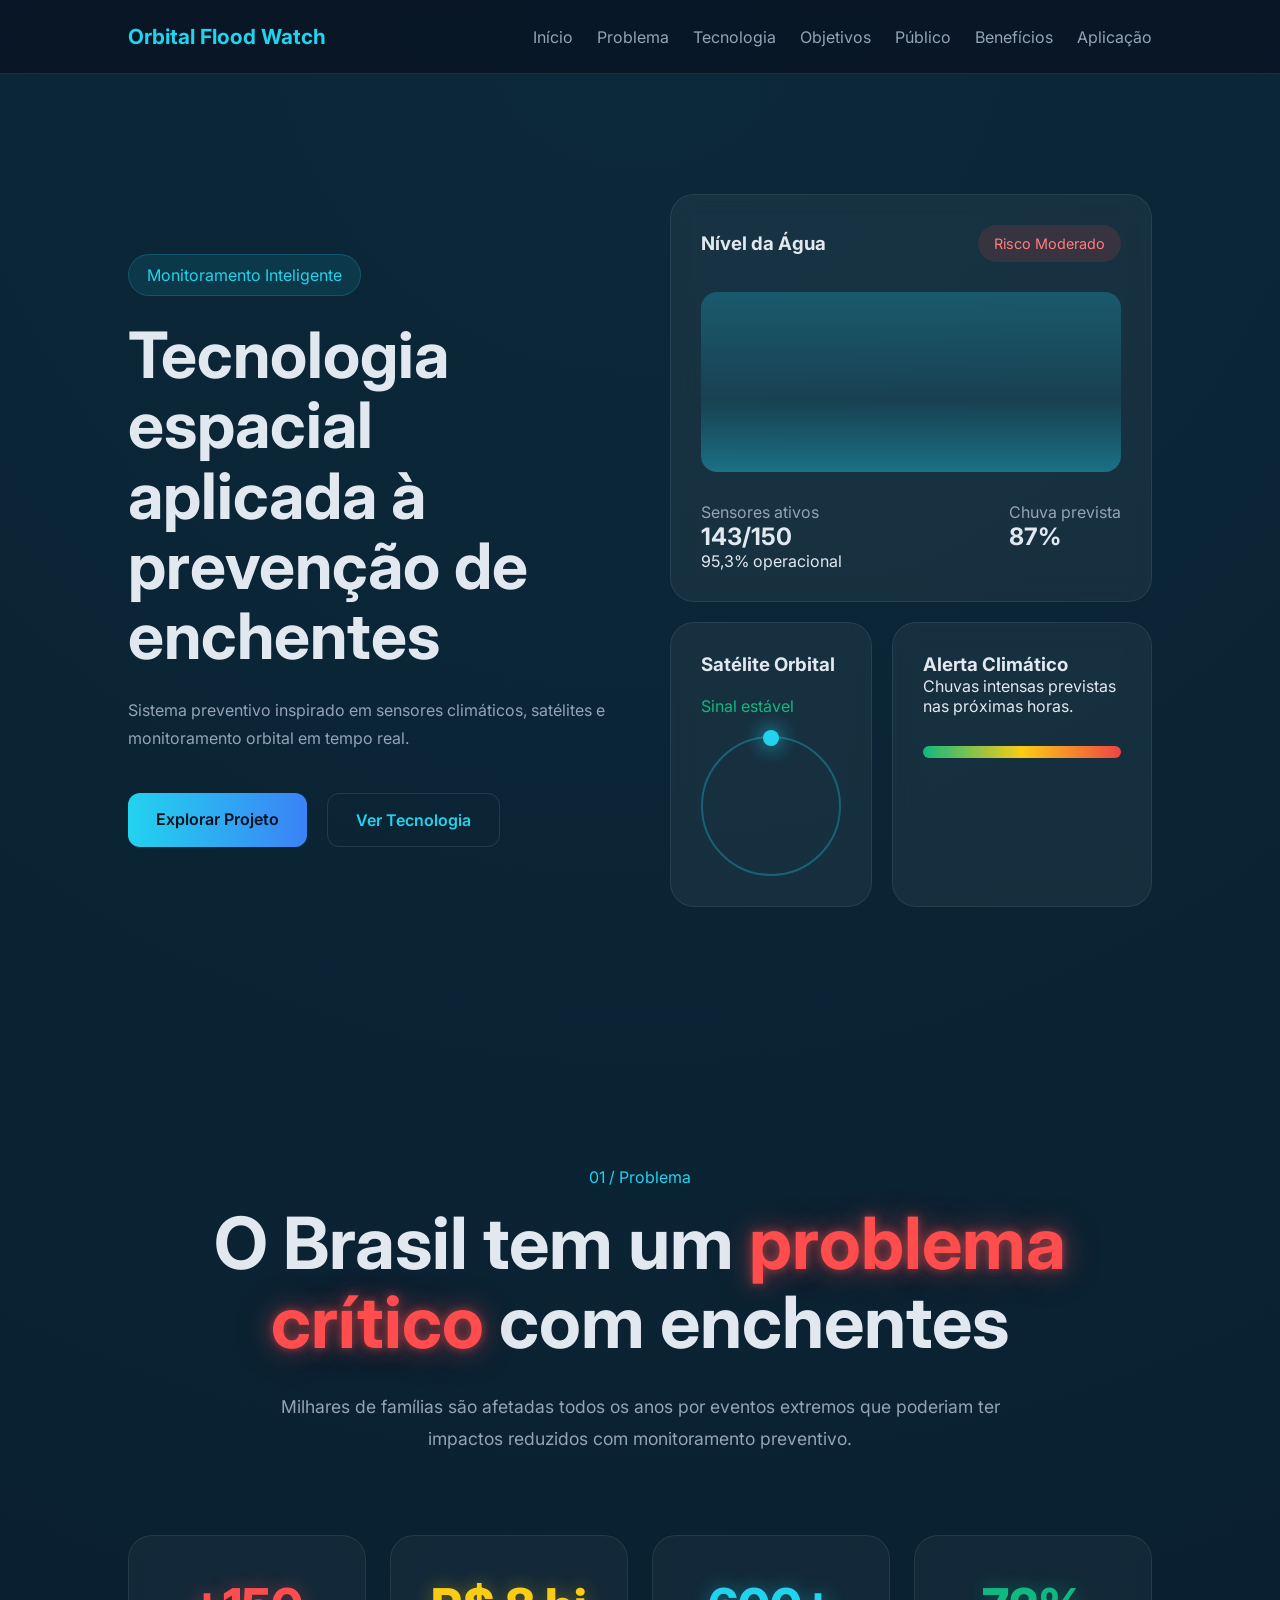
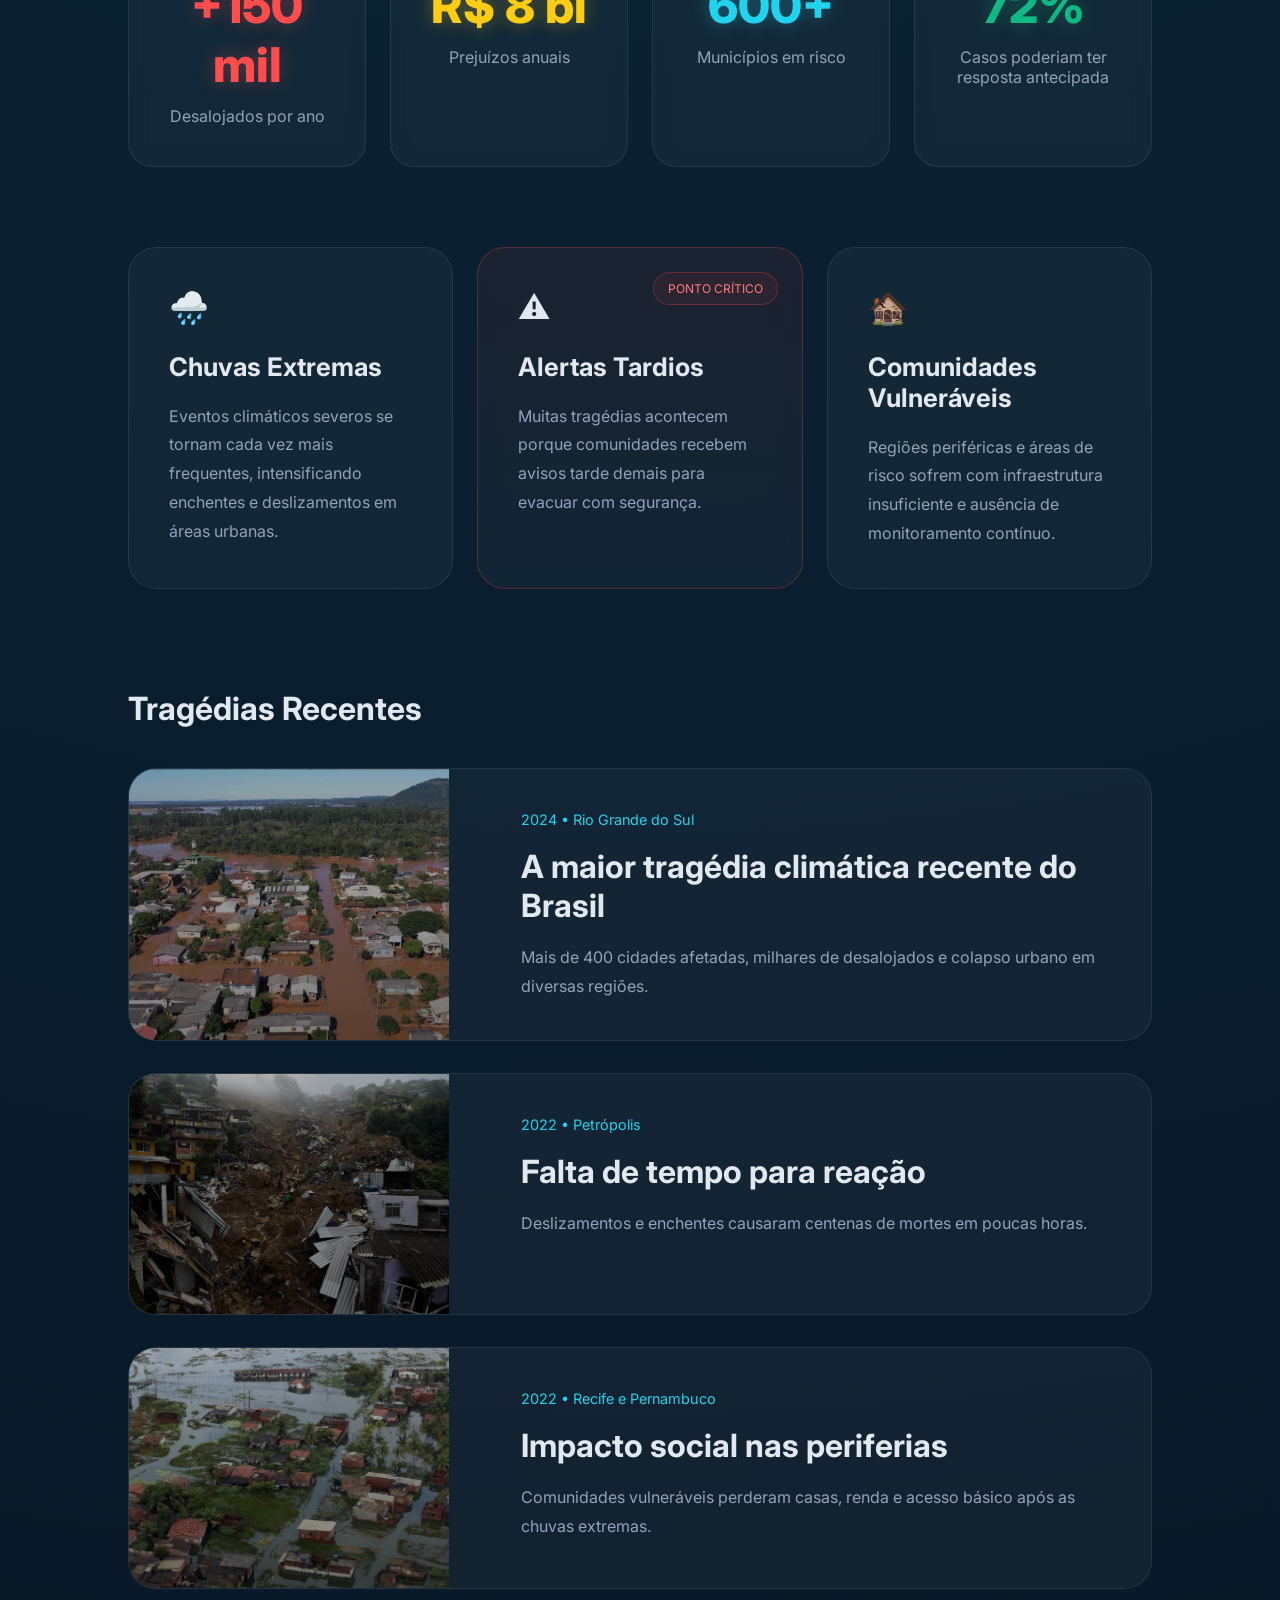
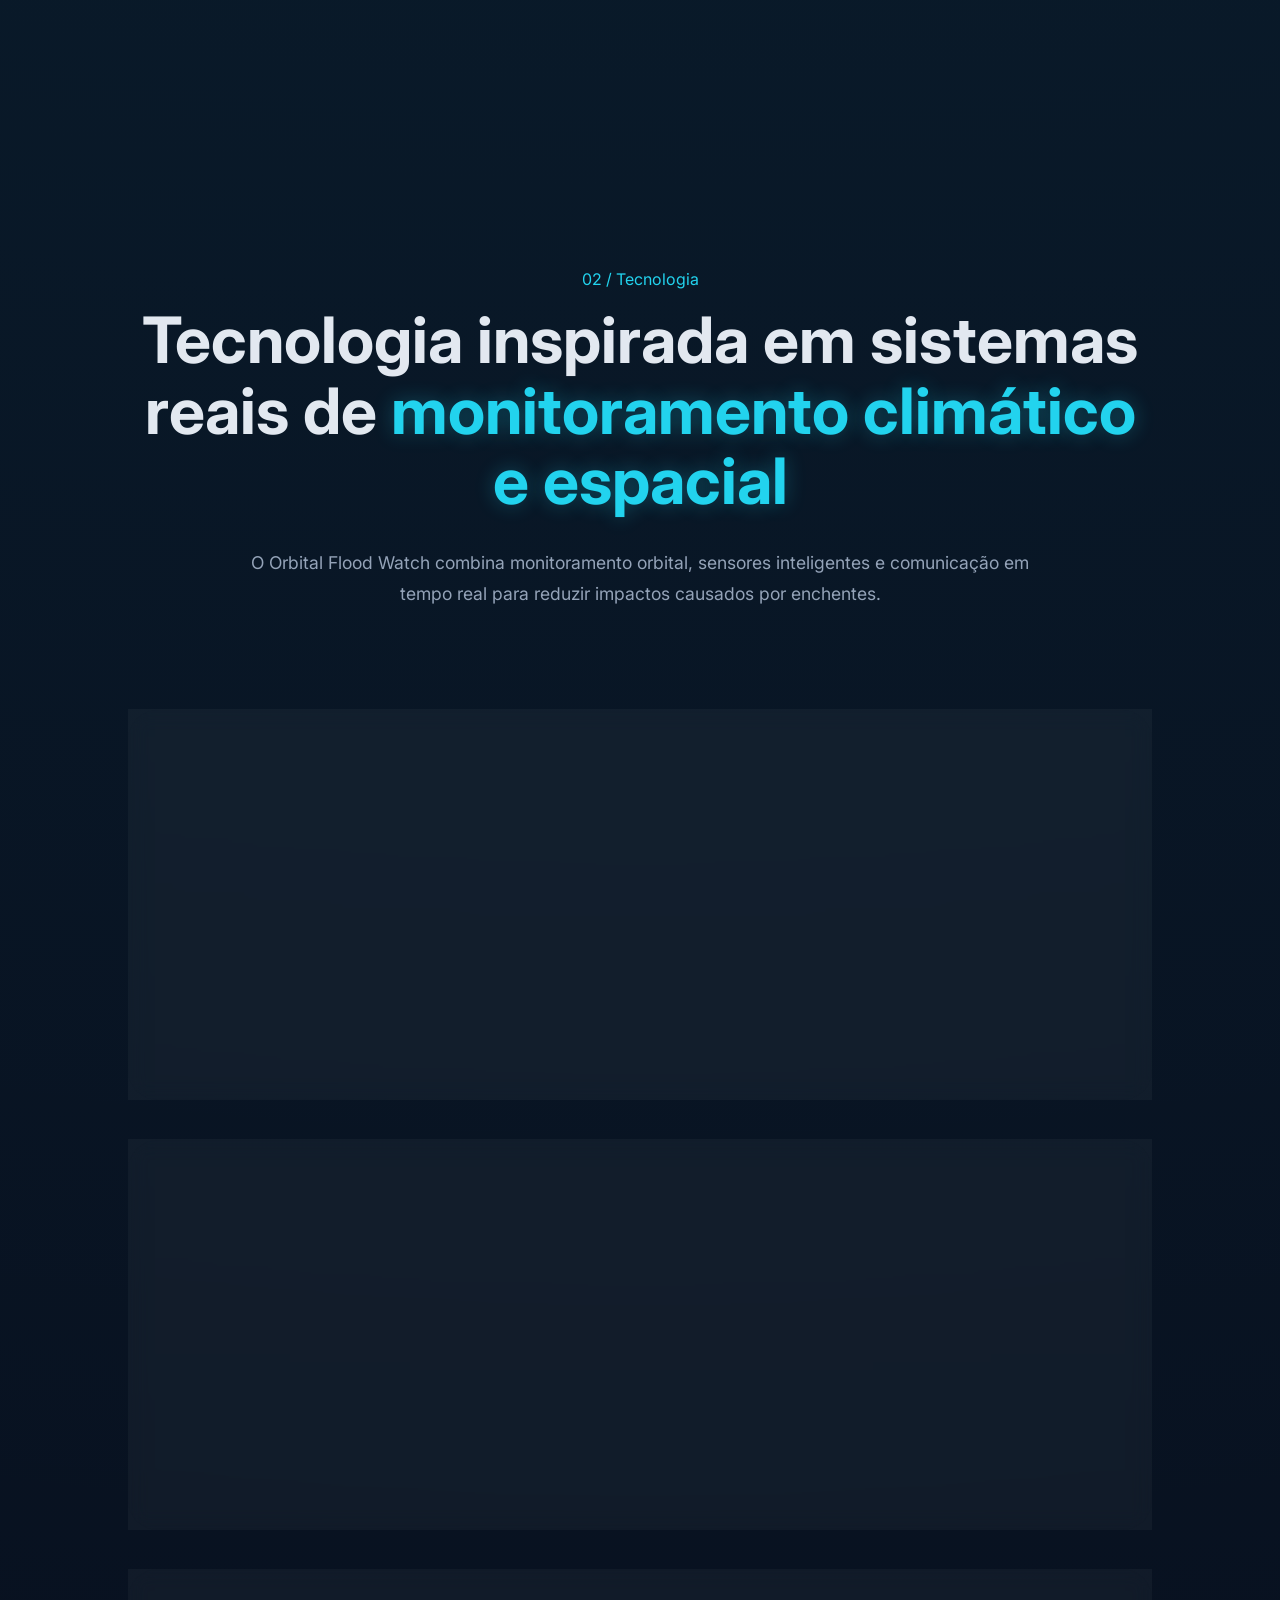
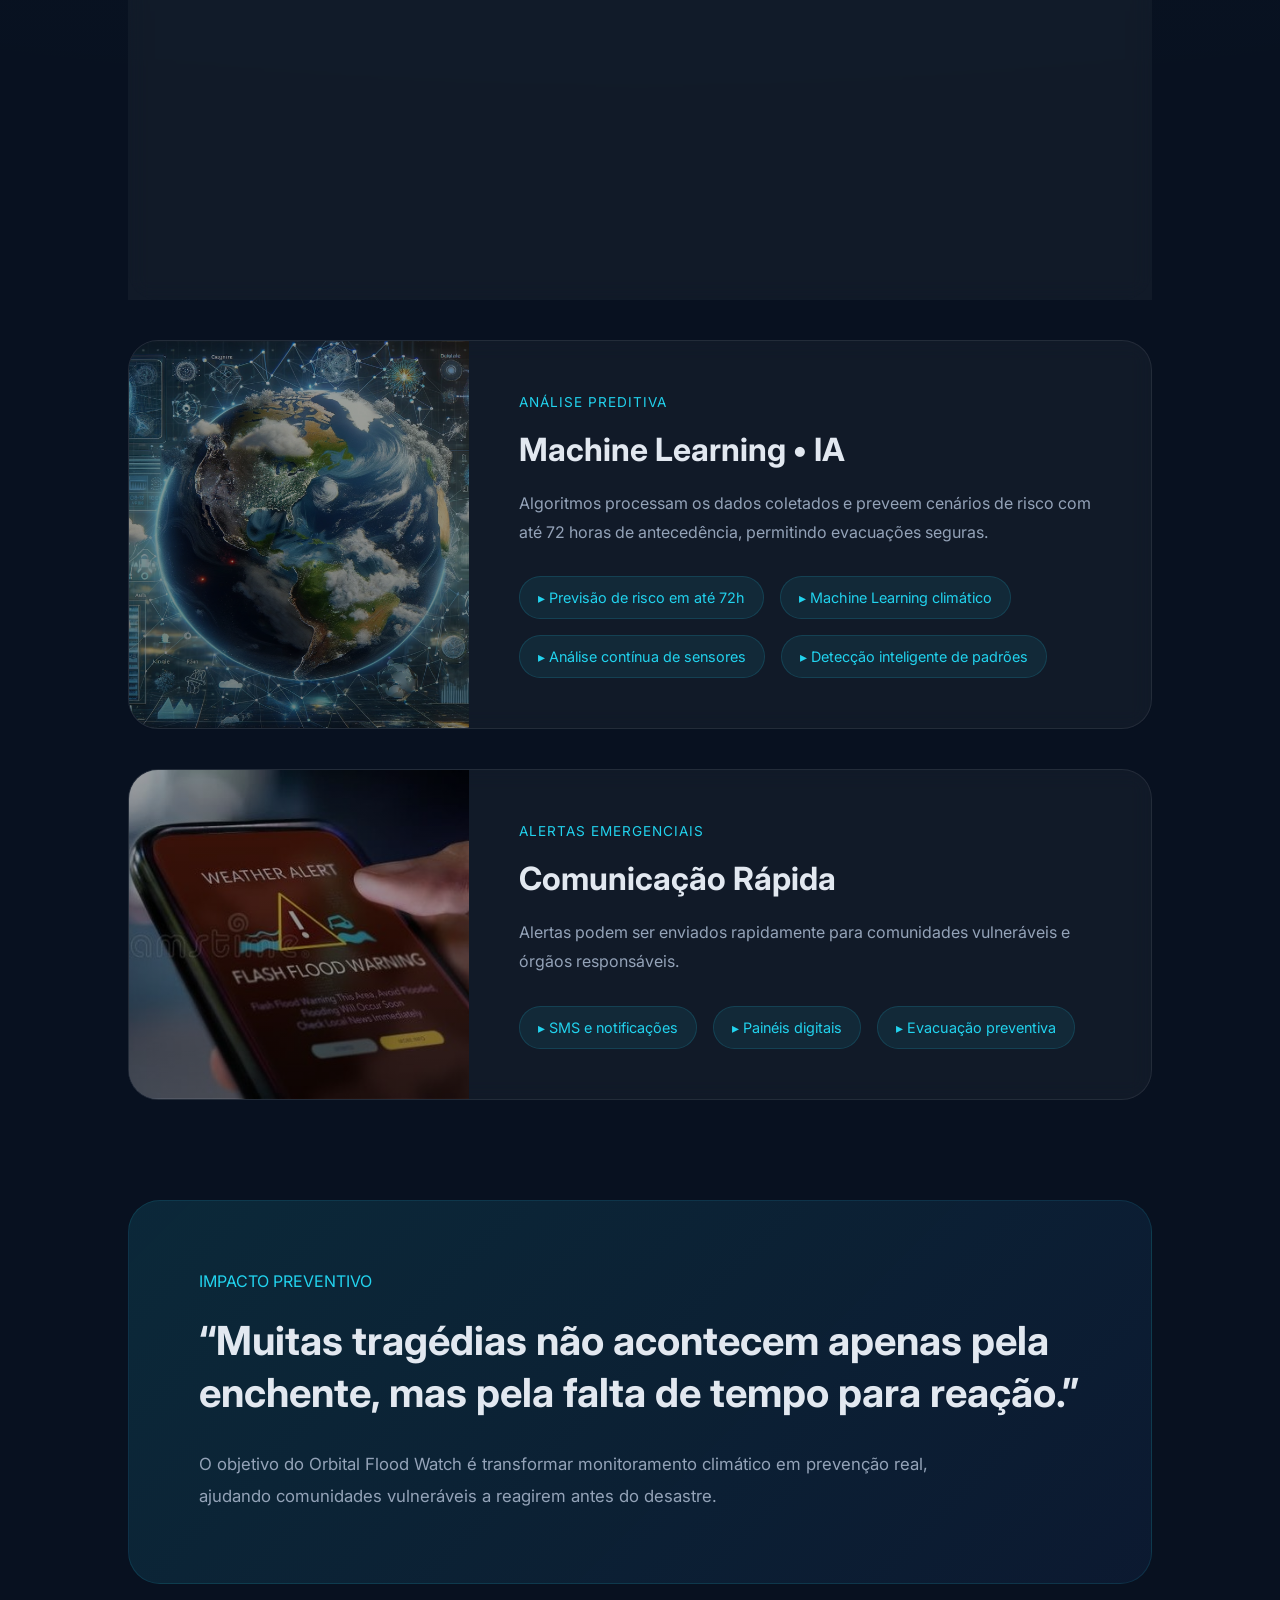
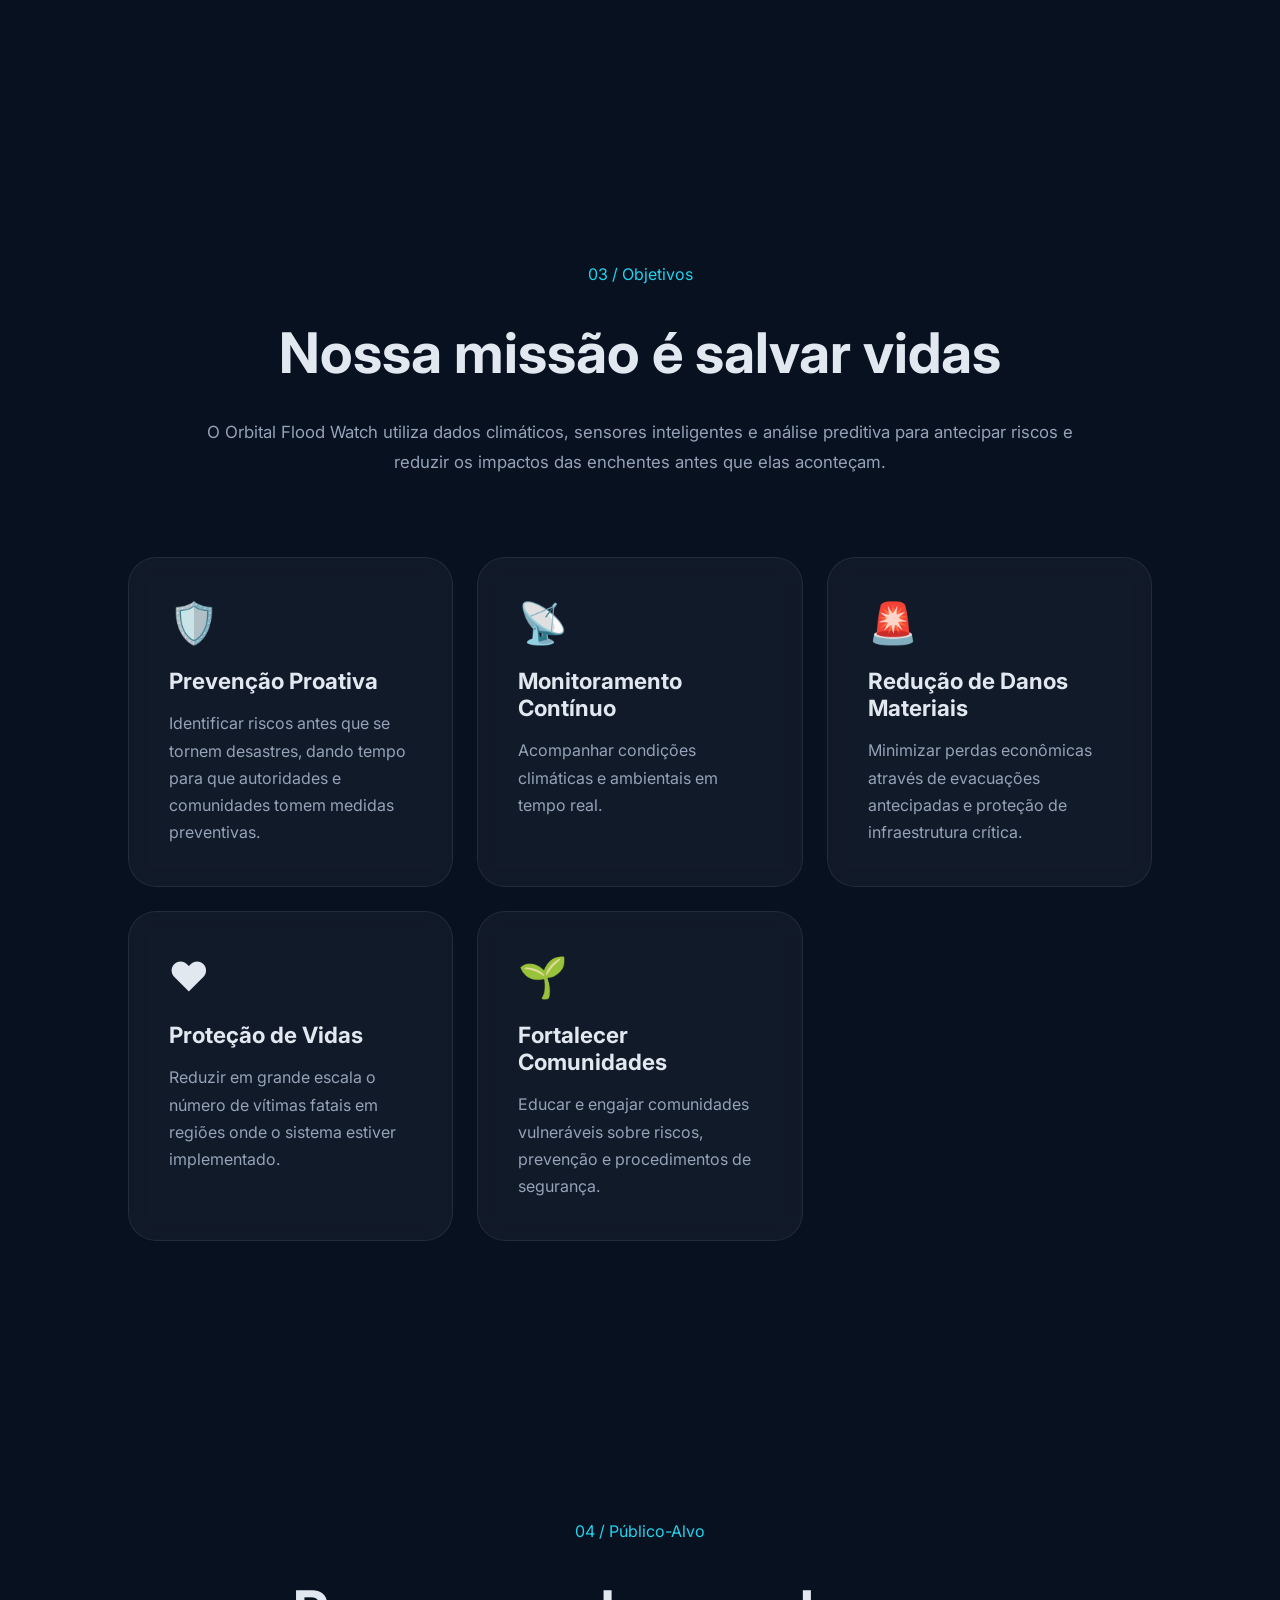
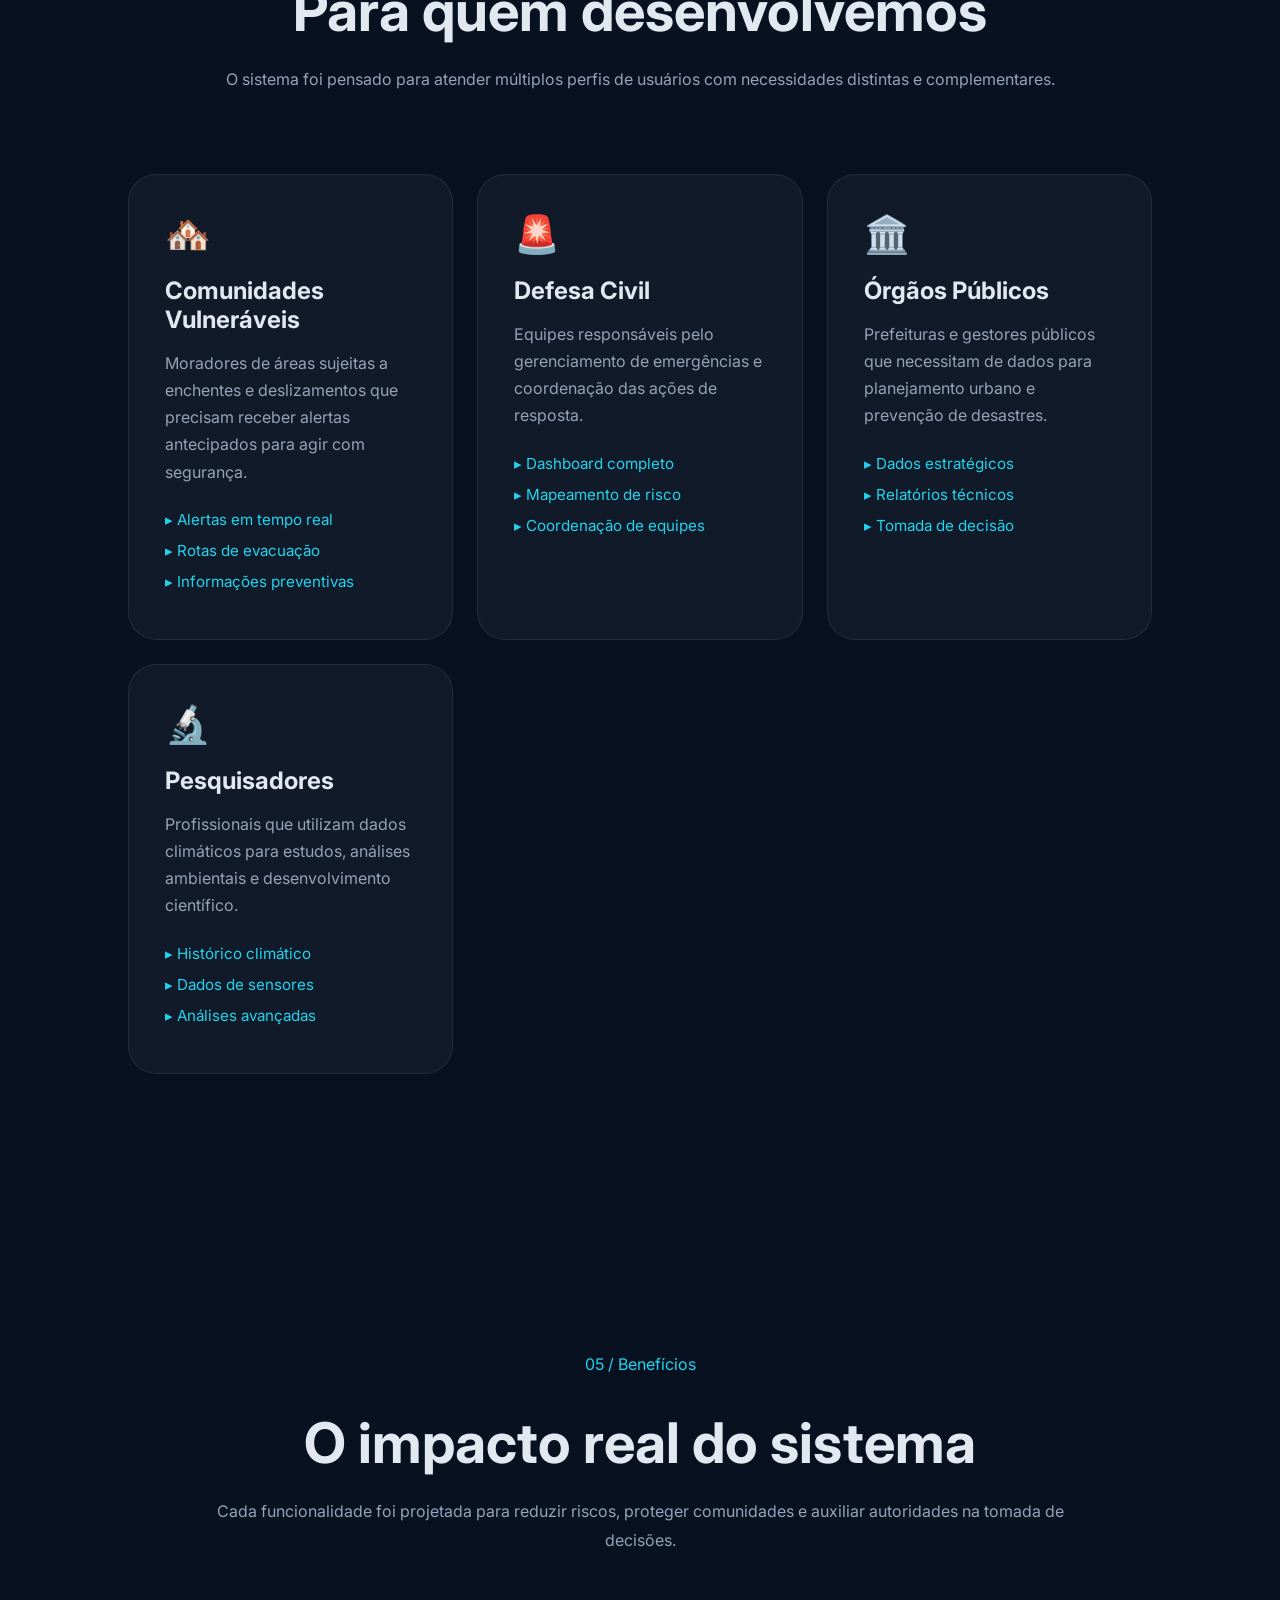
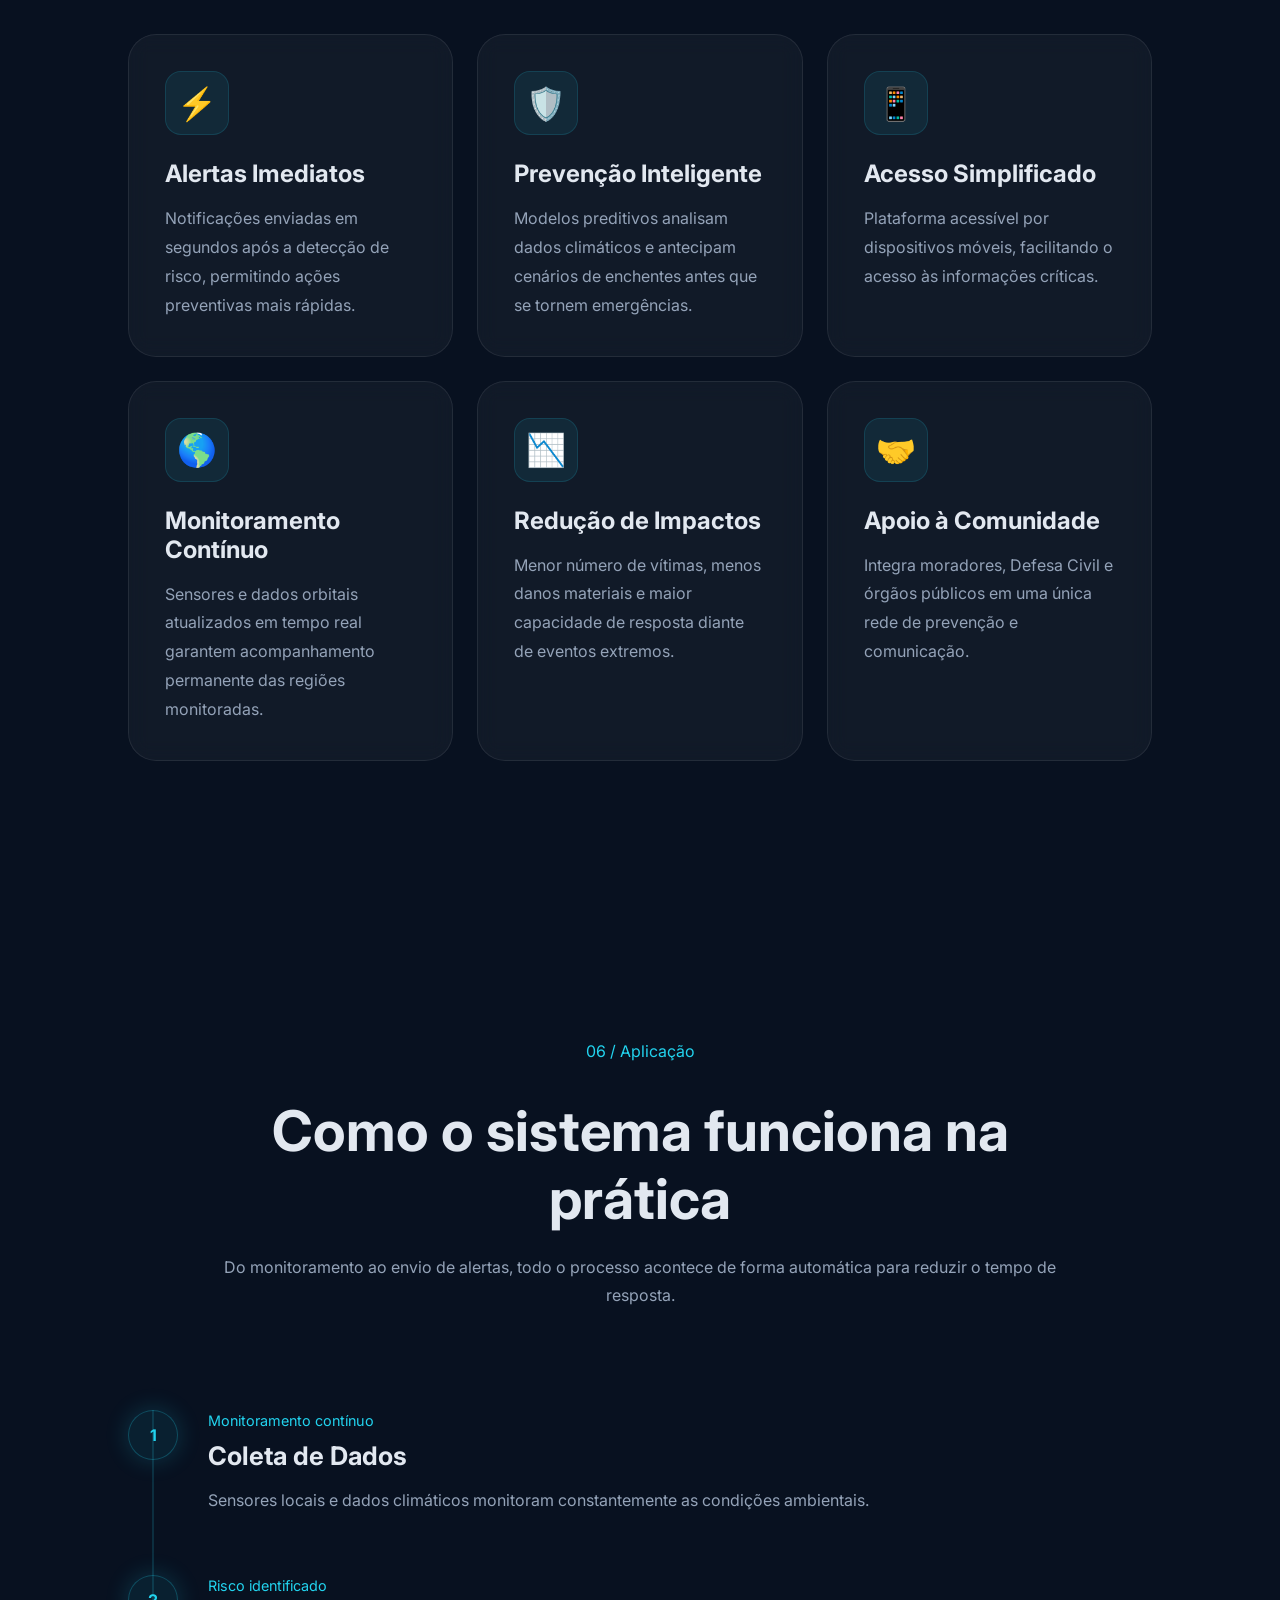
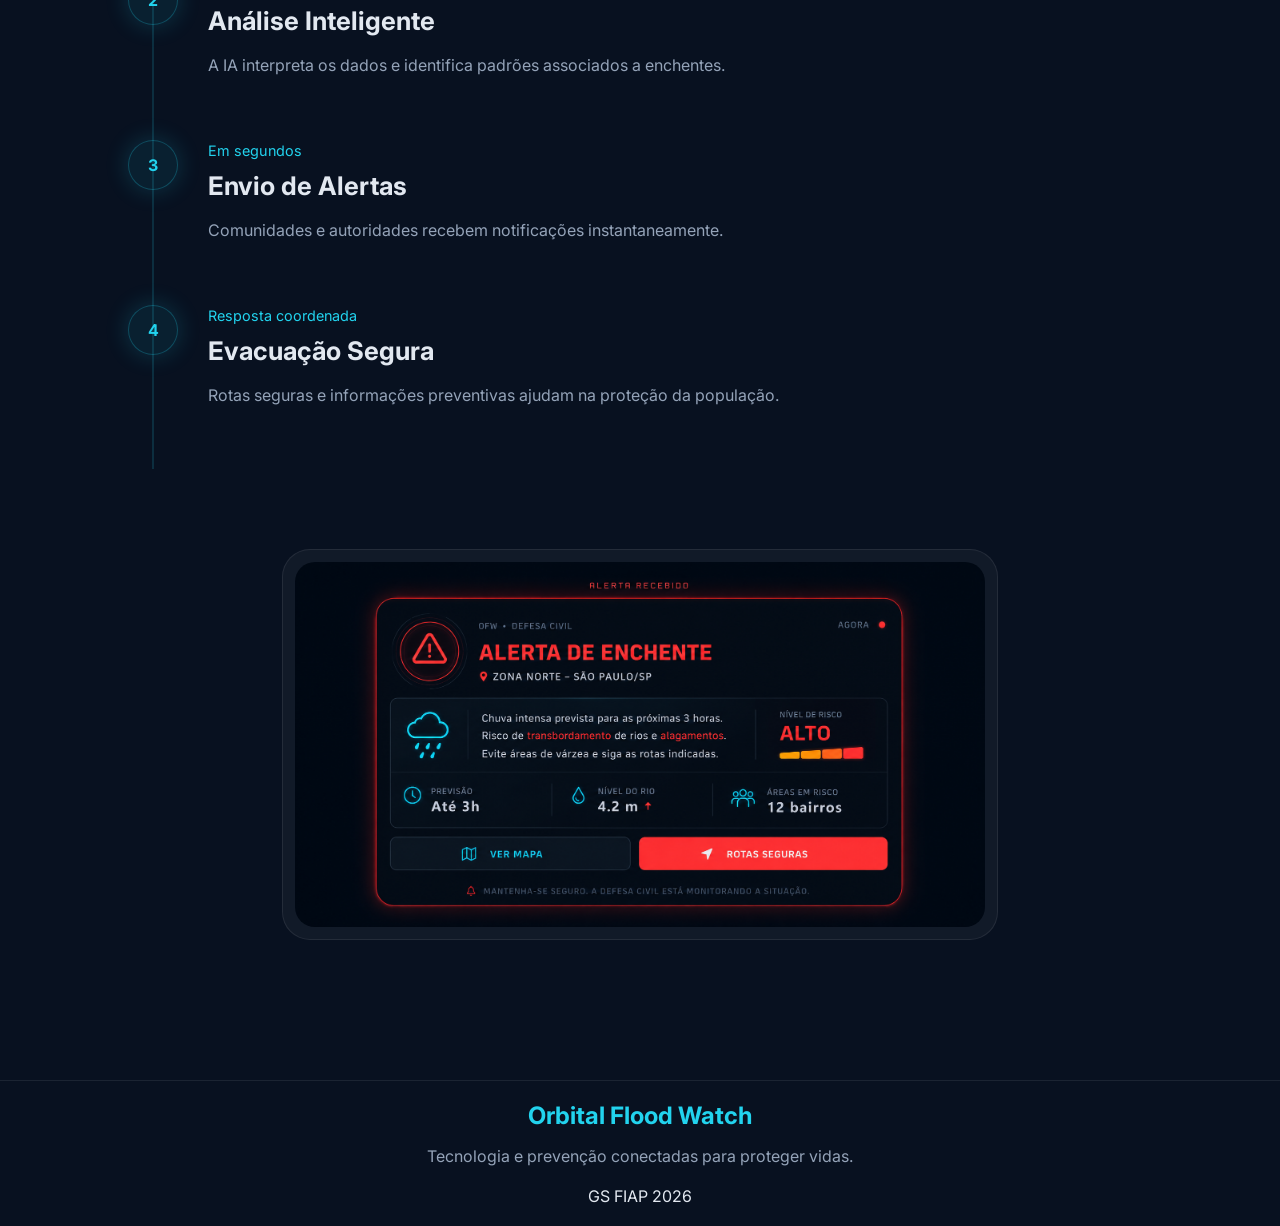
==== index.html @ 439921b1 "feat: adição da pagina html do projeto" ====
<!-- =========================================================
ORBITAL FLOOD WATCH
Landing Page - Front-End Design GS
========================================================= -->

<!DOCTYPE html>
<html lang="pt-BR">

<head>

    <!-- Configurações básicas -->
    <meta charset="UTF-8">
    <meta name="viewport" content="width=device-width, initial-scale=1.0">

    <!-- Google Fonts -->
    <link rel="preconnect" href="https://fonts.googleapis.com">

    <link rel="preconnect" href="https://fonts.gstatic.com" crossorigin>

    <link href="https://fonts.googleapis.com/css2?family=Inter:wght@300;400;500;600;700&display=swap"
        rel="stylesheet">

    <!-- CSS -->
    <link rel="stylesheet" href="./assets/css/style.css">

    <title>Orbital Flood Watch</title>

</head>

<body>

    <!-- =========================================================
    HEADER
    ========================================================= -->

    <header>

        <!-- Logo -->
        <h1 class="logo">
            Orbital Flood Watch
        </h1>

        <!-- Navegação -->
        <nav>

            <a href="#hero">Início</a>

            <a href="#problema">Problema</a>

            <a href="#tecnologia">Tecnologia</a>

            <a href="#objetivos">Objetivos</a>

            <a href="#publico">Público</a>

            <a href="#beneficios">Benefícios</a>

            <a href="#aplicacao">Aplicação</a>

        </nav>

    </header>

    <!-- =========================================================
    CONTEÚDO PRINCIPAL
    ========================================================= -->

    <main>

        <!-- =========================================================
        HERO SECTION
        ========================================================= -->

        <section id="hero">

            <!-- Texto principal -->
            <div class="hero-content">

                <span class="tag">
                    Monitoramento Inteligente
                </span>

                <h1>
                    Tecnologia espacial aplicada à prevenção de enchentes
                </h1>

                <p>
                    Sistema preventivo inspirado em sensores climáticos,
                    satélites e monitoramento orbital em tempo real.
                </p>

                <!-- Botões -->
                <div class="hero-buttons">

                    <a href="#problema" class="btn-primary">
                        Explorar Projeto
                    </a>

                    <a href="#tecnologia" class="btn-secondary">
                        Ver Tecnologia
                    </a>

                </div>

            </div>

            <!-- Dashboard futurista -->
            <div class="hero-dashboard">

                <!-- Card principal -->
                <div class="dashboard-card large-card">

                    <div class="card-header">

                        <h3>Nível da Água</h3>

                        <span class="status danger">
                            Risco Moderado
                        </span>

                    </div>

                    <!-- Simulação do gráfico -->
                    <div class="graph">

                        <div class="graph-line"></div>

                    </div>

                    <!-- Dados -->
                    <div class="metrics">

                        <div class="metric">

                            <span class="metric-title">
                                Sensores ativos
                            </span>

                            <h2>143/150</h2>
                            <p>95,3% operacional</p>

                        </div>

                        <div class="metric">

                            <span class="metric-title">
                                Chuva prevista
                            </span>

                            <h2>87%</h2>

                        </div>

                    </div>

                </div>

                <!-- Cards menores -->
                <div class="dashboard-grid">

                    <!-- Card -->
                    <div class="dashboard-card small-card">

                        <h3>Satélite Orbital</h3>

                        <p class="signal">
                            Sinal estável
                        </p>

                        <div class="orbit-circle"></div>

                    </div>

                    <!-- Card -->
                    <div class="dashboard-card small-card">

                        <h3>Alerta Climático</h3>

                        <p>
                            Chuvas intensas previstas nas próximas horas.
                        </p>

                        <div class="alert-bar"></div>

                    </div>

                </div>

            </div>

        </section>

        <!-- =========================================================
        PROBLEMA
        ========================================================= -->

        <section id="problema" class="problem-section">


            <!-- Título -->
            <div class="problem-header">

                <span class="section-tag">
                    01 / Problema
                </span>

                <h2 class="problem-title">
                    O Brasil tem um
                    <span>problema crítico</span>
                    com enchentes
                </h2>

                <p>
                    Milhares de famílias são afetadas todos os anos por eventos extremos
                    que poderiam ter impactos reduzidos com monitoramento preventivo.
                </p>

            </div>

            <!-- Estatísticas -->
            <div class="stats-grid">

                <div class="stat-card">
                    <h3 class="stat-number red">+150 mil</h3>
                    <p>Desalojados por ano</p>
                </div>

                <div class="stat-card">
                    <h3 class="stat-number yellow">R$ 8 bi</h3>
                    <p>Prejuízos anuais</p>
                </div>

                <div class="stat-card">
                    <h3 class="stat-number blue">600+</h3>
                    <p>Municípios em risco</p>
                </div>

                <div class="stat-card">
                    <h3 class="stat-number green">72%</h3>
                    <p>Casos poderiam ter resposta antecipada</p>
                </div>

            </div>

            <!-- Cards principais -->
            <div class="problem-grid">

                <div class="problem-card">
                    <span class="icon">🌧️</span>

                    <h3>Chuvas Extremas</h3>

                    <p>
                        Eventos climáticos severos se tornam cada vez mais frequentes,
                        intensificando enchentes e deslizamentos em áreas urbanas.
                    </p>
                </div>

                <div class="problem-card danger-card">

                    <span class="alert-tag">
                        PONTO CRÍTICO
                    </span>

                    <span class="icon">⚠️</span>

                    <h3>Alertas Tardios</h3>

                    <p>
                        Muitas tragédias acontecem porque comunidades recebem avisos
                        tarde demais para evacuar com segurança.
                    </p>

                </div>

                <div class="problem-card">

                    <span class="icon">🏚️</span>

                    <h3>Comunidades Vulneráveis</h3>

                    <p>
                        Regiões periféricas e áreas de risco sofrem com infraestrutura
                        insuficiente e ausência de monitoramento contínuo.
                    </p>

                </div>

            </div>

            <!-- Tragédias recentes -->
            <div class="tragedy-section">

                <h3>Tragédias Recentes</h3>

                <div class="tragedy-grid">

                    <!-- Card -->
                    <div class="tragedy-card">

                        <div class="tragedy-image rs"></div>

                        <div class="tragedy-content">

                            <span>2024 • Rio Grande do Sul</span>

                            <h4>
                                A maior tragédia climática recente do Brasil
                            </h4>

                            <p>
                                Mais de 400 cidades afetadas, milhares de desalojados
                                e colapso urbano em diversas regiões.
                            </p>

                        </div>

                    </div>

                    <!-- Card -->
                    <div class="tragedy-card">

                        <div class="tragedy-image petropolis"></div>

                        <div class="tragedy-content">

                            <span>2022 • Petrópolis</span>

                            <h4>
                                Falta de tempo para reação
                            </h4>

                            <p>
                                Deslizamentos e enchentes causaram centenas de mortes
                                em poucas horas.
                            </p>

                        </div>

                    </div>

                    <!-- Card -->
                    <div class="tragedy-card">

                        <div class="tragedy-image recife"></div>

                        <div class="tragedy-content">

                            <span>2022 • Recife e Pernambuco</span>

                            <h4>
                                Impacto social nas periferias
                            </h4>

                            <p>
                                Comunidades vulneráveis perderam casas, renda e acesso
                                básico após as chuvas extremas.
                            </p>

                        </div>

                    </div>

                </div>

            </div>

        </section>

        <!-- =========================================================
        TECNOLOGIA
        ========================================================= -->

        <section id="tecnologia" class="technology-section">

            <!-- Header -->
            <div class="technology-header">

                <span class="section-tag">
                    02 / Tecnologia
                </span>

                <h2 class="technology-title">
                    Tecnologia inspirada em sistemas reais de
                    <span>monitoramento climático e espacial</span>
                </h2>

                <p>
                    O Orbital Flood Watch combina monitoramento orbital,
                    sensores inteligentes e comunicação em tempo real
                    para reduzir impactos causados por enchentes.
                </p>

            </div>

            <!-- Fluxo -->
            <div class="tech-flow">

                <!-- CARD 1 -->
                <div class="tech-advanced-card">

                    <div class="tech-image orbital"></div>

                    <div class="tech-content">

                        <span class="tech-label">
                            MONITORAMENTO ORBITAL
                        </span>

                        <h3>Satélites Climáticos</h3>

                        <p>
                            Inspirado em tecnologias utilizadas por
                            satélites meteorológicos como GOES, NASA,
                            NOAA e INPE para análise climática em tempo real.
                        </p>

                        <ul>
                            <li>▸ Monitoramento de tempestades</li>
                            <li>▸ Análise de nuvens e chuvas</li>
                            <li>▸ Sensoriamento remoto</li>
                        </ul>

                    </div>

                </div>

                <!-- CARD 2 -->
                <div class="tech-advanced-card">

                    <div class="tech-image sensors"></div>

                    <div class="tech-content">

                        <span class="tech-label">
                            SENSORES INTELIGENTES
                        </span>

                        <h3>Detecção de Risco</h3>

                        <p>
                            Sensores locais monitoram aumento do nível da água,
                            intensidade da chuva e regiões vulneráveis.
                        </p>

                        <ul>
                            <li>▸ Sensor ultrassônico</li>
                            <li>▸ Sensor de chuva</li>
                            <li>▸ Monitoramento contínuo</li>
                        </ul>

                    </div>

                </div>

                <!-- CARD 3 -->
                <div class="tech-advanced-card">

                    <div class="tech-image processing"></div>

                    <div class="tech-content">

                        <span class="tech-label">
                            PROCESSAMENTO DE DADOS
                        </span>

                        <h3>Análise Inteligente</h3>

                        <p>
                            O sistema interpreta informações climáticas
                            e define níveis de risco automaticamente.
                        </p>

                        <ul>
                            <li>▸ Dados em tempo real</li>
                            <li>▸ Níveis de risco</li>
                            <li>▸ Análise preventiva</li>
                        </ul>

                    </div>

                </div>

                <!-- CARD 4 -->
                <div class="tech-advanced-card">

                    <div class="tech-image algoritmo"></div>

                    <div class="tech-content">

                        <span class="tech-label">
                            ANÁLISE PREDITIVA
                        </span>

                        <h3>Machine Learning • IA</h3>

                        <p>
                            Algoritmos processam os dados coletados e preveem cenários de risco com até 72 horas de antecedência, permitindo evacuações seguras.
                        </p>

                        <ul>
                            <li>▸ Previsão de risco em até 72h</li>
                            <li>▸ Machine Learning climático</li>
                            <li>▸ Análise contínua de sensores</li>
                            <li>▸ Detecção inteligente de padrões</li>
                        </ul>

                    </div>

                </div>

                <!-- CARD 5 -->
                <div class="tech-advanced-card">

                    <div class="tech-image alerts"></div>

                    <div class="tech-content">

                        <span class="tech-label">
                            ALERTAS EMERGENCIAIS
                        </span>

                        <h3>Comunicação Rápida</h3>

                        <p>
                            Alertas podem ser enviados rapidamente para
                            comunidades vulneráveis e órgãos responsáveis.
                        </p>

                        <ul>
                            <li>▸ SMS e notificações</li>
                            <li>▸ Painéis digitais</li>
                            <li>▸ Evacuação preventiva</li>
                        </ul>

                    </div>

                </div>

            </div>

            <!-- Painel final -->
            <div class="technology-highlight">

                <div class="highlight-content">

                    <span class="highlight-tag">
                        IMPACTO PREVENTIVO
                    </span>

                    <h3>
                        “Muitas tragédias não acontecem apenas pela enchente,
                        mas pela falta de tempo para reação.”
                    </h3>

                    <p>
                        O objetivo do Orbital Flood Watch é transformar
                        monitoramento climático em prevenção real,
                        ajudando comunidades vulneráveis a reagirem antes do desastre.
                    </p>

                </div>

            </div>

        </section>

        <!-- =========================================================
        OBJETIVOS
        ========================================================= -->

        <section id="objetivos" class="mission-section">
            <div class="mission-header">
                <span class="section-tag">
                    03 / Objetivos
                </span>

                <h2>
                    Nossa missão é salvar vidas
                </h2>

                <p>
                    O Orbital Flood Watch utiliza dados climáticos, sensores inteligentes
                    e análise preditiva para antecipar riscos e reduzir os impactos das
                    enchentes antes que elas aconteçam.
                </p>

            </div>

            <div class="mission-grid">
                <div class="mission-card">
                    <span>🛡️</span>
                    <h3>Prevenção Proativa</h3>
                    <p>
                        Identificar riscos antes que se tornem desastres, dando tempo para que autoridades e comunidades tomem medidas preventivas.
                    </p>
                </div>

                <div class="mission-card">
                    <span>📡</span>
                    <h3>Monitoramento Contínuo</h3>
                    <p>
                        Acompanhar condições climáticas e ambientais em tempo real.
                    </p>
                </div>

                <div class="mission-card">
                    <span>🚨</span>
                    <h3>Redução de Danos Materiais</h3>
                    <p>
                        Minimizar perdas econômicas através de evacuações antecipadas e proteção de infraestrutura crítica.
                    </p>
                </div>

                <div class="mission-card">
                    <span>❤️</span>
                    <h3>Proteção de Vidas</h3>
                    <p>
                        Reduzir em grande escala o número de vítimas fatais em regiões onde o sistema estiver implementado.
                    </p>
                </div>

                <div class="mission-card">
                    <span>🌱</span>
                    <h3>Fortalecer Comunidades</h3>
                    <p>
                        Educar e engajar comunidades vulneráveis sobre riscos, prevenção e procedimentos de segurança.
                    </p>
                </div>

            </div>

        </section>

        <!-- =========================================================
        PÚBLICO
        ========================================================= -->

        <section id="publico" class="public-section">

            <div class="public-header">

                <span class="section-tag">
                    04 / Público-Alvo
                </span>

                <h2>
                    Para quem desenvolvemos
                </h2>

                <p>
                    O sistema foi pensado para atender múltiplos perfis de usuários com necessidades distintas e complementares.
                </p>

            </div>

            <div class="public-grid">

                <div class="public-card">

                    <span class="public-icon">🏘️</span>

                    <h3>Comunidades Vulneráveis</h3>

                    <p>
                        Moradores de áreas sujeitas a enchentes e deslizamentos que
                        precisam receber alertas antecipados para agir com segurança.
                    </p>

                    <ul>
                        <li>▸ Alertas em tempo real</li>
                        <li>▸ Rotas de evacuação</li>
                        <li>▸ Informações preventivas</li>
                    </ul>

                </div>

                <div class="public-card">

                    <span class="public-icon">🚨</span>

                    <h3>Defesa Civil</h3>

                    <p>
                        Equipes responsáveis pelo gerenciamento de emergências e
                        coordenação das ações de resposta.
                    </p>

                    <ul>
                        <li>▸ Dashboard completo</li>
                        <li>▸ Mapeamento de risco</li>
                        <li>▸ Coordenação de equipes</li>
                    </ul>

                </div>

                <div class="public-card">

                    <span class="public-icon">🏛️</span>

                    <h3>Órgãos Públicos</h3>

                    <p>
                        Prefeituras e gestores públicos que necessitam de dados para
                        planejamento urbano e prevenção de desastres.
                    </p>

                    <ul>
                        <li>▸ Dados estratégicos</li>
                        <li>▸ Relatórios técnicos</li>
                        <li>▸ Tomada de decisão</li>
                    </ul>

                </div>

                <div class="public-card">

                    <span class="public-icon">🔬</span>

                    <h3>Pesquisadores</h3>

                    <p>
                        Profissionais que utilizam dados climáticos para estudos,
                        análises ambientais e desenvolvimento científico.
                    </p>

                    <ul>
                        <li>▸ Histórico climático</li>
                        <li>▸ Dados de sensores</li>
                        <li>▸ Análises avançadas</li>
                    </ul>

                </div>

            </div>

        </section>

        <!-- =========================================================
        BENEFÍCIOS
        ========================================================= -->

        <section id="beneficios" class="benefits-section">

            <div class="benefits-header">

                <span class="section-tag">
                    05 / Benefícios
                </span>

                <h2>
                    O impacto real do sistema
                </h2>

                <p>
                    Cada funcionalidade foi projetada para reduzir riscos,
                    proteger comunidades e auxiliar autoridades na tomada de decisões.
                </p>

            </div>

            <div class="benefits-grid">

                <div class="benefit-card">

                    <span class="benefit-icon">⚡</span>

                    <h3>Alertas Imediatos</h3>

                    <p>
                        Notificações enviadas em segundos após a detecção de risco,
                        permitindo ações preventivas mais rápidas.
                    </p>

                </div>

                <div class="benefit-card">

                    <span class="benefit-icon">🛡️</span>

                    <h3>Prevenção Inteligente</h3>

                    <p>
                        Modelos preditivos analisam dados climáticos e antecipam
                        cenários de enchentes antes que se tornem emergências.
                    </p>

                </div>

                <div class="benefit-card">

                    <span class="benefit-icon">📱</span>

                    <h3>Acesso Simplificado</h3>

                    <p>
                        Plataforma acessível por dispositivos móveis,
                        facilitando o acesso às informações críticas.
                    </p>

                </div>

                <div class="benefit-card">

                    <span class="benefit-icon">🌎</span>

                    <h3>Monitoramento Contínuo</h3>

                    <p>
                        Sensores e dados orbitais atualizados em tempo real
                        garantem acompanhamento permanente das regiões monitoradas.
                    </p>

                </div>

                <div class="benefit-card">

                    <span class="benefit-icon">📉</span>

                    <h3>Redução de Impactos</h3>

                    <p>
                        Menor número de vítimas, menos danos materiais e maior
                        capacidade de resposta diante de eventos extremos.
                    </p>

                </div>

                <div class="benefit-card">

                    <span class="benefit-icon">🤝</span>

                    <h3>Apoio à Comunidade</h3>

                    <p>
                        Integra moradores, Defesa Civil e órgãos públicos em uma
                        única rede de prevenção e comunicação.
                    </p>

                </div>

            </div>

        </section>

        <!-- =========================================================
        APLICAÇÃO
        ========================================================= -->

        <section id="aplicacao" class="application-section">

            <div class="application-header">

                <span class="section-tag">
                    06 / Aplicação
                </span>

                <h2>
                    Como o sistema funciona na prática
                </h2>

                <p>
                    Do monitoramento ao envio de alertas, todo o processo acontece
                    de forma automática para reduzir o tempo de resposta.
                </p>

            </div>

            <div class="application-wrapper">

                <!-- Timeline -->
                <div class="application-timeline">

                    <div class="timeline-item">
                        <div class="timeline-number">1</div>

                        <div class="timeline-content">
                            <span>Monitoramento contínuo</span>
                            <h3>Coleta de Dados</h3>

                            <p>
                                Sensores locais e dados climáticos monitoram
                                constantemente as condições ambientais.
                            </p>
                        </div>
                    </div>

                    <div class="timeline-item">
                        <div class="timeline-number">2</div>

                        <div class="timeline-content">
                            <span>Risco identificado</span>
                            <h3>Análise Inteligente</h3>

                            <p>
                                A IA interpreta os dados e identifica padrões
                                associados a enchentes.
                            </p>
                        </div>
                    </div>

                    <div class="timeline-item">
                        <div class="timeline-number">3</div>

                        <div class="timeline-content">
                            <span>Em segundos</span>
                            <h3>Envio de Alertas</h3>

                            <p>
                                Comunidades e autoridades recebem notificações
                                instantaneamente.
                            </p>
                        </div>
                    </div>

                    <div class="timeline-item">
                        <div class="timeline-number">4</div>

                        <div class="timeline-content">
                            <span>Resposta coordenada</span>
                            <h3>Evacuação Segura</h3>

                            <p>
                                Rotas seguras e informações preventivas ajudam
                                na proteção da população.
                            </p>
                        </div>
                    </div>

                </div>

                <!-- Card Alerta -->
                <div class="alert-card-image">
                    <img src="./assets/images/alerta-ofw.jpg"
                        alt="Exemplo de alerta OFW">
                </div>

            </div>

        </section>

    </main>

    <!-- =========================================================
    FOOTER
    ========================================================= -->

    <footer>

        <h2>
            Orbital Flood Watch
        </h2>

        <p>
            Tecnologia e prevenção conectadas para proteger vidas.
        </p>

        <span>
            GS FIAP 2026
        </span>

    </footer>

</body>

</html>
---- assets/css/style.css ----
/* =========================================================
RESET
Remove estilos automáticos do navegador
========================================================= */

*{
    margin: 0;
    padding: 0;
    box-sizing: border-box;
}

/* =========================================================
VARIÁVEIS GLOBAIS
========================================================= */

:root{

    --bg-primary: #081120;
    --bg-secondary: #0B1728;

    --card-bg: rgba(255,255,255,0.05);

    --cyan: #22D3EE;
    --blue: #3B82F6;
    --green: #10B981;
    --danger: #EF4444;

    --text-primary: #E2E8F0;
    --text-secondary: #94A3B8;

    --border: rgba(255,255,255,0.1);
}

/* =========================================================
SCROLL SUAVE
========================================================= */

html{
    scroll-behavior: smooth;
}

/* =========================================================
BODY
========================================================= */

body{

    font-family: 'Inter', sans-serif;

    background:
        radial-gradient(
            circle at top,
            rgba(34,211,238,0.12),
            transparent 40%
        ),
        var(--bg-primary);

    color: var(--text-primary);

    overflow-x: hidden;
}

/* =========================================================
HEADER
========================================================= */

header{

    display: flex;

    justify-content: space-between;

    align-items: center;

    padding: 24px 10%;

    position: sticky;

    top: 0;

    z-index: 999;

    backdrop-filter: blur(12px);

    background-color: rgba(8,17,32,0.7);

    border-bottom: 1px solid var(--border);
}

/* Logo */

.logo{

    color: var(--cyan);

    font-size: 1.3rem;
}

/* Navegação */

nav{

    display: flex;

    gap: 24px;
}

nav a{

    color: var(--text-secondary);

    text-decoration: none;

    transition: 0.3s;
}

nav a:hover{

    color: var(--cyan);
}

/* =========================================================
HERO
========================================================= */

#hero{

    min-height: 100vh;

    display: flex;

    justify-content: space-between;

    align-items: center;

    gap: 60px;

    padding: 120px 10%;
}

/* Conteúdo */

.hero-content{

    flex: 1;
}

/* Tag */

.tag{

    display: inline-block;

    padding: 10px 18px;

    border-radius: 999px;

    background-color: rgba(34,211,238,0.1);

    border: 1px solid rgba(34,211,238,0.2);

    color: var(--cyan);

    margin-bottom: 24px;
}

/* Título */

.hero-content h1{

    font-size: 4rem;

    line-height: 1.1;

    margin-bottom: 24px;
}

/* Texto */

.hero-content p{

    max-width: 550px;

    line-height: 1.8;

    color: var(--text-secondary);

    margin-bottom: 40px;
}

/* Botões */

.hero-buttons{

    display: flex;

    gap: 20px;
}

/* Botões gerais */

.btn-primary,
.btn-secondary{

    padding: 16px 28px;

    border-radius: 12px;

    text-decoration: none;

    font-weight: 600;

    transition: 0.3s;
}

/* Botão principal */

.btn-primary{

    background:
        linear-gradient(
            90deg,
            var(--cyan),
            var(--blue)
        );

    color: var(--bg-primary);
}

/* Hover botão */

.btn-primary:hover{

    transform: translateY(-4px);

    box-shadow:
        0 0 30px rgba(77, 203, 223, 0.35);
}

/* Botão secundário */

.btn-secondary{

    border: 1px solid var(--border);

    color: var(--cyan);
}


.btn-secondary:hover{
    transform: translateY(-4px);

    box-shadow:
        0 0 30px rgba(34,211,238,0.35);
}

/* =========================================================
DASHBOARD
========================================================= */

.hero-dashboard{

    flex: 1;
}

/* Card padrão */

.dashboard-card{

    background: rgba(255,255,255,0.05);

    border: 1px solid rgba(255,255,255,0.08);

    backdrop-filter: blur(12px);

    border-radius: 24px;

    padding: 30px;

    transition: 0.3s;
}

/* Hover cards */

.dashboard-card:hover{

    transform: translateY(-6px);

    border-color: rgba(34,211,238,0.3);
}

/* Card grande */

.large-card{

    margin-bottom: 20px;
}

/* Cabeçalho do card */

.card-header{

    display: flex;

    justify-content: space-between;

    align-items: center;
}

/* Status */

.status{

    padding: 10px 16px;

    border-radius: 999px;

    font-size: 0.9rem;
}

/* Risco */

.danger{

    background-color: rgba(239,68,68,0.15);

    color: #ff7d7d;
}

/* =========================================================
GRÁFICO
========================================================= */

.graph{

    width: 100%;

    height: 180px;

    margin: 30px 0;

    border-radius: 16px;

    position: relative;

    overflow: hidden;

    background:
        linear-gradient(
            180deg,
            rgba(34,211,238,0.25),
            transparent
        );
}

/* Linha fake */

.graph-line{

    position: absolute;

    width: 100%;

    height: 100%;

    background:
        linear-gradient(
            transparent 60%,
            rgba(34,211,238,0.4)
        );
}

/* =========================================================
MÉTRICAS
========================================================= */

.metrics{

    display: flex;

    justify-content: space-between;
}

.metric-title{

    color: var(--text-secondary);
}

/* =========================================================
GRID
========================================================= */

.dashboard-grid{

    display: flex;

    gap: 20px;
}

/* =========================================================
SATÉLITE
========================================================= */

.signal{

    color: var(--green);

    margin: 20px 0;
}

/* Órbita fake */

.orbit-circle{

    width: 140px;

    height: 140px;

    border-radius: 50%;

    border: 2px solid rgba(34,211,238,0.3);

    margin: 0 auto;

    position: relative;
}

/* Satélite fake */

.orbit-circle::before{

    content: "";

    width: 16px;

    height: 16px;

    border-radius: 50%;

    background-color: var(--cyan);

    position: absolute;

    top: -8px;

    left: 50%;

    transform: translateX(-50%);

    box-shadow:
        0 0 20px var(--cyan);
}

/* =========================================================
BARRA DE ALERTA
========================================================= */

.alert-bar{

    width: 100%;

    height: 12px;

    border-radius: 999px;

    margin-top: 30px;

    background:
        linear-gradient(
            90deg,
            var(--green),
            #facc15,
            var(--danger)
        );
}

/* =========================================================
SEÇÕES
========================================================= */

.section-container{

    padding: 120px 10%;
}

/* Títulos */

.section-title{

    margin-bottom: 60px;
}

.section-tag{

    color: var(--cyan);

    margin-bottom: 16px;

    display: inline-block;
}

.section-title h2{

    font-size: 2.6rem;

    max-width: 700px;
}

/* =========================================================
PROBLEM SECTION
========================================================= */

.problem-section{

    padding: 140px 10%;

    position: relative;
}

/* Header */

.problem-header{

    text-align: center;

    margin-bottom: 80px;
}

.problem-title{

    font-size: 4.5rem;

    line-height: 1.1;

    text-align: center;

    max-width: 1400px;

    margin: 0 auto 30px;

    font-weight: 700;
}

/* destaque */

.problem-title span{

    color: #ff4d4d;

    position: relative;

    text-shadow:
        0 0 10px rgba(255,77,77,0.5),
        0 0 25px rgba(255,77,77,0.35),
        0 0 40px rgba(255,77,77,0.25);
}

.problem-header p{

    max-width: 760px;

    margin: 0 auto;

    color: var(--text-secondary);

    line-height: 1.8;

    font-size: 1.1rem;
}

/* =========================================================
ESTATÍSTICAS
========================================================= */

.stats-grid{
    display: grid;
    grid-template-columns: repeat(auto-fit, minmax(220px, 1fr));
    gap: 24px;
    margin-bottom: 80px;
}

.stat-card{
    background: rgba(255,255,255,0.04);
    border: 1px solid rgba(255,255,255,0.08);
    border-radius: 24px;
    padding: 40px;
    text-align: center;
    backdrop-filter: blur(10px);
    transition: 0.3s;
}

.stat-card:hover{
    transform: translateY(-6px);
    border-color: rgba(34,211,238,0.3);
}

.stat-number{
    font-size: 3rem;
    font-weight: 800;
    margin-bottom: 12px;
    transition: 0.3s;
}

/* Adição interessante de leve aumento para destaque nos valores numéricos - Um estilo de dashboard tecnológico premium */
.stat-card:hover .stat-number{
    transform: scale(1.05);
}

/* vermelho */
.red{
    color: #ff4d4d;
    text-shadow:
        0 0 18px rgba(255,77,77,0.35);
}

/* amarelo */
.yellow{
    color: #facc15;
    text-shadow:
        0 0 18px rgba(250,204,21,0.35);
}

/* azul */
.blue{
    color: #22d3ee;
    text-shadow:
        0 0 18px rgba(34,211,238,0.35);
}

/* verde */
.green{
    color: #10b981;
    text-shadow:
        0 0 18px rgba(16,185,129,0.35);
}

.stat-card p{

    color: var(--text-secondary);
}

/* =========================================================
CARDS PROBLEMA
========================================================= */

.problem-grid{

    display: grid;

    grid-template-columns: repeat(auto-fit, minmax(300px, 1fr));

    gap: 24px;

    margin-bottom: 100px;
}

.problem-card{

    background: rgba(255,255,255,0.04);

    border: 1px solid rgba(255,255,255,0.08);

    border-radius: 28px;

    padding: 40px;

    position: relative;

    transition: 0.3s;

    backdrop-filter: blur(12px);
}

.problem-card:hover{

    transform: translateY(-6px);

    border-color: rgba(34,211,238,0.25);
}

.problem-card .icon{

    font-size: 2rem;

    display: inline-block;

    margin-bottom: 24px;
}

.problem-card h3{

    margin-bottom: 20px;

    font-size: 1.6rem;
}

.problem-card p{

    color: var(--text-secondary);

    line-height: 1.8;
}

/* Card crítico */

.danger-card{

    border-color: rgba(239,68,68,0.3);

    background:
        linear-gradient(
            180deg,
            rgba(239,68,68,0.08),
            rgba(255,255,255,0.03)
        );
}

.alert-tag{

    position: absolute;

    top: 24px;

    right: 24px;

    padding: 8px 14px;

    border-radius: 999px;

    font-size: 0.75rem;

    color: #ff7d7d;

    border: 1px solid rgba(239,68,68,0.3);

    background: rgba(239,68,68,0.08);
}


/* =========================================================
TRAGÉDIAS
========================================================= */

.tragedy-section h3{

    font-size: 2rem;

    margin-bottom: 40px;
}

.tragedy-grid{

    display: flex;

    flex-direction: column;

    gap: 32px;
}

.tragedy-card{

    display: grid;

    grid-template-columns: 320px 1fr;

    gap: 32px;

    background: rgba(255,255,255,0.04);

    border: 1px solid rgba(255,255,255,0.08);

    border-radius: 28px;

    overflow: hidden;

    transition: 0.3s;
}

.tragedy-card:hover{

    transform: translateY(-6px);

    border-color: rgba(34,211,238,0.25);
}

/* Área da imagem */

.tragedy-image{

    min-height: 240px;

    background-size: cover;

    background-position: center;
}

/* IMAGENS */
/* Troque depois pelas imagens reais */

.rs{
    background-image:
        linear-gradient(
            rgba(0,0,0,0.3),
            rgba(0,0,0,0.5)
        ),
        url('../images/rgs.jpg');
}

.petropolis{
    background-image:
        linear-gradient(
            rgba(0,0,0,0.3),
            rgba(0,0,0,0.5)
        ),
        url('../images/petropolis.jpg');
}

.recife{
    background-image:
        linear-gradient(
            rgba(0,0,0,0.3),
            rgba(0,0,0,0.5)
        ),
        url('../images/recipern.jpg');
}

/* Conteúdo */

.tragedy-content{

    padding: 40px;
}

.tragedy-content span{

    color: var(--cyan);

    font-size: 0.9rem;
}

.tragedy-content h4{

    font-size: 2rem;

    margin: 18px 0;
}

.tragedy-content p{

    color: var(--text-secondary);

    line-height: 1.8;

    max-width: 700px;
}

/* =========================================================
RESPONSIVO
========================================================= */

@media(max-width: 980px){

    .problem-header h2{

        font-size: 2.8rem;
    }

    .tragedy-card{

        grid-template-columns: 1fr;
    }

    .tragedy-image{

        min-height: 220px;
    }
}

/* =========================================================
GRIDS
========================================================= */

.problem-grid,
.tech-grid,
.benefits-grid,
.public-grid{

    display: grid;

    grid-template-columns: repeat(auto-fit, minmax(250px, 1fr));

    gap: 24px;
}

/* =========================================================
CARDS GERAIS
========================================================= */

.info-card,
.tech-card,
.benefit-card,
.public-card,
.objective-card,
.application-card{

    background: rgba(255,255,255,0.04);

    border: 1px solid rgba(255,255,255,0.06);

    border-radius: 24px;

    padding: 32px;

    transition: 0.3s;
}

/* Hover */

.info-card:hover,
.tech-card:hover,
.benefit-card:hover,
.public-card:hover,
.objective-card:hover{

    transform: translateY(-6px);

    border-color: rgba(34,211,238,0.3);
}

/* Texto */

.info-card p,
.tech-card p,
.benefit-card p{

    color: var(--text-secondary);

    margin-top: 16px;

    line-height: 1.7;
}

/* =========================================================
TECHNOLOGY SECTION
========================================================= */

.technology-section{

    padding: 140px 10%;
}

/* Header */

.technology-header{

    text-align: center;

    margin-bottom: 100px;
}

.technology-title{

    font-size: 4rem;

    max-width: 1000px;

    margin: 0 auto 30px;

    line-height: 1.1;
}

.technology-title span{

    color: var(--cyan);

    text-shadow:
        0 0 20px rgba(34,211,238,0.3);
}

.technology-header p{

    max-width: 800px;

    margin: 0 auto;

    color: var(--text-secondary);

    line-height: 1.8;

    font-size: 1.1rem;
}

/* =========================================================
FLOW
========================================================= */

.tech-flow{

    display: flex;

    flex-direction: column;

    gap: 40px;
}

/* =========================================================
ADVANCED CARD
========================================================= */

.tech-advanced-card{

    display: grid;

    grid-template-columns: 340px 1fr;

    background: rgba(255,255,255,0.04);

    border: 1px solid rgba(255,255,255,0.08);

    border-radius: 30px;

    overflow: hidden;

    transition: 0.3s;

    backdrop-filter: blur(10px);
}

.tech-advanced-card:hover{

    transform: translateY(-6px);

    border-color: rgba(34,211,238,0.25);

    box-shadow:
        0 0 40px rgba(34,211,238,0.08);
}

/* =========================================================
IMAGENS
========================================================= */

.tech-image{

    min-height: 320px;

    background-size: cover;

    background-position: center;
}

/* imagens */

.orbital{
    background-image:
        linear-gradient(
            rgba(0,0,0,0.35),
            rgba(0,0,0,0.5)
        ),
        url('../images/satellite2.jpg');
}

.sensors{
    background-image:
        linear-gradient(
            rgba(0,0,0,0.35),
            rgba(0,0,0,0.5)
        ),
        url('../images/sensors.jpg');
}

.processing{
    background-image:
        linear-gradient(
            rgba(0,0,0,0.35),
            rgba(0,0,0,0.5)
        ),
        url('../images/data.jpg');
}

.algoritmo{
    background-image:
        linear-gradient(
            rgba(0,0,0,0.35),
            rgba(0,0,0,0.5)
        ),
        url('../images/algoritmo.jpg');
}

.alerts{
    background-image:
        linear-gradient(
            rgba(0,0,0,0.35),
            rgba(0,0,0,0.5)
        ),
        url('../images/alert.jpg');
}

/* =========================================================
CONTENT
========================================================= */

.tech-content{

    padding: 50px;
}

.tech-label{

    display: inline-block;

    margin-bottom: 20px;

    color: var(--cyan);

    font-size: 0.85rem;

    letter-spacing: 1px;
}

.tech-content h3{

    font-size: 2rem;

    margin-bottom: 20px;
}

.tech-content p{

    color: var(--text-secondary);

    line-height: 1.8;

    margin-bottom: 30px;

    max-width: 700px;
}

/* lista */

.tech-content ul{

    display: flex;

    flex-wrap: wrap;

    gap: 16px;

    list-style: none;
}

.tech-content li{

    padding: 12px 18px;

    border-radius: 999px;

    background: rgba(34,211,238,0.08);

    border: 1px solid rgba(34,211,238,0.15);

    color: var(--cyan);

    font-size: 0.9rem;
}

/* =========================================================
HIGHLIGHT
========================================================= */

.technology-highlight{

    margin-top: 100px;

    padding: 70px;

    border-radius: 32px;

    background:
        linear-gradient(
            135deg,
            rgba(34,211,238,0.12),
            rgba(59,130,246,0.08)
        );

    border: 1px solid rgba(34,211,238,0.12);

    position: relative;

    overflow: hidden;
}

.highlight-tag{

    display: inline-block;

    margin-bottom: 24px;

    color: var(--cyan);
}

.highlight-content h3{

    font-size: 2.5rem;

    line-height: 1.3;

    max-width: 1000px;

    margin-bottom: 30px;
}

.highlight-content p{

    max-width: 800px;

    color: var(--text-secondary);

    line-height: 1.9;

    font-size: 1.05rem;
}

/* =========================================================
RESPONSIVO
========================================================= */

@media(max-width: 980px){

    .technology-title{

        font-size: 2.8rem;
    }

    .tech-advanced-card{

        grid-template-columns: 1fr;
    }

    .tech-image{

        min-height: 240px;
    }

    .highlight-content h3{

        font-size: 2rem;
    }
}

/* =========================================================
OBJETIVOS
========================================================= */

.mission-section{

    padding: 140px 10%;
}

.mission-header{

    text-align: center;

    max-width: 900px;

    margin: 0 auto 80px;
}

.mission-header h2{

    font-size: 3.5rem;

    line-height: 1.2;

    margin: 20px 0 30px;
}

.mission-header p{

    color: var(--text-secondary);

    line-height: 1.8;

    font-size: 1.05rem;
}

.mission-grid{

    display: grid;

    grid-template-columns: repeat(auto-fit, minmax(260px, 1fr));

    gap: 24px;
}

.mission-card{

    background: rgba(255,255,255,0.04);

    border: 1px solid rgba(255,255,255,0.08);

    border-radius: 28px;

    padding: 40px;

    transition: .3s;

    backdrop-filter: blur(10px);
}

.mission-card:hover{

    transform: translateY(-8px);

    border-color: rgba(34,211,238,0.3);

    box-shadow:
        0 0 35px rgba(34,211,238,0.08);
}

.mission-card span{

    font-size: 2.5rem;

    display: block;

    margin-bottom: 20px;
}

.mission-card h3{

    margin-bottom: 16px;

    font-size: 1.4rem;
}

.mission-card p{

    color: var(--text-secondary);

    line-height: 1.7;
}

/* =========================================================
PÚBLICO-ALVO
========================================================= */

.public-section{
    padding: 140px 10%;
}

.public-header{
    text-align: center;
    max-width: 850px;
    margin: 0 auto 80px;
}

.public-header h2{
    font-size: 3.5rem;
    margin: 20px 0;
}

.public-header p{
    color: var(--text-secondary);
    line-height: 1.8;
}

.public-grid{
    display: grid;
    grid-template-columns: repeat(auto-fit, minmax(280px, 1fr));
    gap: 24px;
}

.public-card{
    background: rgba(255,255,255,0.04);
    border: 1px solid rgba(255,255,255,0.08);
    border-radius: 28px;
    padding: 36px;
    transition: .3s;
}

.public-card:hover{
    transform: translateY(-8px);
    border-color: rgba(34,211,238,0.3);
    box-shadow: 0 0 35px rgba(34,211,238,0.08);
}

.public-icon{
    font-size: 2.3rem;
    display: block;
    margin-bottom: 20px;
}

.public-card h3{
    margin-bottom: 16px;
    font-size: 1.5rem;
}

.public-card p{
    color: var(--text-secondary);
    line-height: 1.7;
    margin-bottom: 24px;
}

.public-card ul{
    list-style: none;
}

.public-card li{
    color: var(--cyan);
    margin-bottom: 12px;
    font-size: 0.95rem;
}

/* =========================================================
BENEFÍCIOS
========================================================= */

.benefits-section{
    padding: 140px 10%;
}

.benefits-header{
    text-align: center;
    max-width: 900px;
    margin: 0 auto 80px;
}

.benefits-header h2{
    font-size: 3.5rem;
    margin: 20px 0;
    line-height: 1.2;
}

.benefits-header p{
    color: var(--text-secondary);
    line-height: 1.8;
}

.benefits-grid{
    display: grid;
    grid-template-columns: repeat(auto-fit, minmax(320px, 1fr));
    gap: 24px;
}

.benefit-card{
    background: rgba(255,255,255,0.04);
    border: 1px solid rgba(255,255,255,0.08);
    border-radius: 28px;
    padding: 36px;
    transition: .3s;
    backdrop-filter: blur(10px);
}

.benefit-card:hover{
    transform: translateY(-8px);
    border-color: rgba(34,211,238,0.3);
    box-shadow: 0 0 35px rgba(34,211,238,0.08);
}

.benefit-icon{
    font-size: 2rem;
    display: inline-flex;
    align-items: center;
    justify-content: center;

    width: 64px;
    height: 64px;

    margin-bottom: 24px;

    border-radius: 16px;

    background: rgba(34,211,238,0.08);

    border: 1px solid rgba(34,211,238,0.15);
}

.benefit-card h3{
    margin-bottom: 16px;
    font-size: 1.5rem;
}

.benefit-card p{
    color: var(--text-secondary);
    line-height: 1.8;
}

/* =========================================================
APLICAÇÃO
========================================================= */

.application-section{
    padding: 140px 10%;
}

.application-header{
    text-align: center;
    max-width: 850px;
    margin: 0 auto 100px;
}

.application-header h2{
    font-size: 3.5rem;
    margin: 20px 0;
}

.application-header p{
    color: var(--text-secondary);
    line-height: 1.8;
}

.application-wrapper{
    display: flex;
    flex-direction: column;
    gap: 80px;
}

/* TIMELINE */

.application-timeline{
    position: relative;
    max-width: 900px;
}

.application-timeline::before{
    content: "";
    position: absolute;
    left: 24px;
    top: 0;
    width: 2px;
    height: 100%;
    background: rgba(34,211,238,0.15);
}

.timeline-item{
    display: flex;
    gap: 30px;
    margin-bottom: 60px;
    position: relative;
}

.timeline-number{
    min-width: 50px;
    height: 50px;

    border-radius: 50%;

    background: rgba(34,211,238,0.08);

    border: 1px solid rgba(34,211,238,0.25);

    color: var(--cyan);

    display: flex;
    align-items: center;
    justify-content: center;

    font-weight: 700;

    box-shadow:
        0 0 25px rgba(34,211,238,0.2);
}

.timeline-content span{
    color: var(--cyan);
    font-size: .9rem;
}

.timeline-content h3{
    margin: 10px 0 15px;
    font-size: 1.6rem;
}

.timeline-content p{
    color: var(--text-secondary);
    line-height: 1.8;
}

/* ALERTA */
.alert-card-image img{
    display: block;
    width: 100%;
    border-radius: 20px;
}

.alert-card-image{
    width: 70%;
    margin: 0 auto;

    background: rgba(255,255,255,0.04);
    border: 1px solid rgba(255,255,255,0.08);
    border-radius: 28px;
    padding: 12px;
    transition: .3s;
    overflow: hidden;
}

.alert-card-image:hover{
    transform: translateY(-8px);
    border-color: rgba(34,211,238,0.3);
    box-shadow:
        0 0 35px rgba(34,211,238,0.08);
}

/* =========================================================
FOOTER
========================================================= */

footer{

    padding: 20px 10%;

    text-align: center;

    border-top: 1px solid rgba(255,255,255,0.08);
}

footer h2{

    color: var(--cyan);

    margin-bottom: 16px;
}

footer p{

    color: var(--text-secondary);

    margin-bottom: 20px;
}

/* =========================================================
RESPONSIVIDADE
========================================================= */

@media(max-width: 980px){

    #hero{

        flex-direction: column;

        text-align: center;
    }

    .hero-content p{

        margin: 0 auto 40px;
    }

    .hero-buttons{

        justify-content: center;
    }

    header{

        flex-direction: column;

        gap: 20px;
    }

    nav{

        flex-wrap: wrap;

        justify-content: center;
    }

    .dashboard-grid{

        flex-direction: column;
    }

    .hero-content h1{

        font-size: 3rem;
    }
}
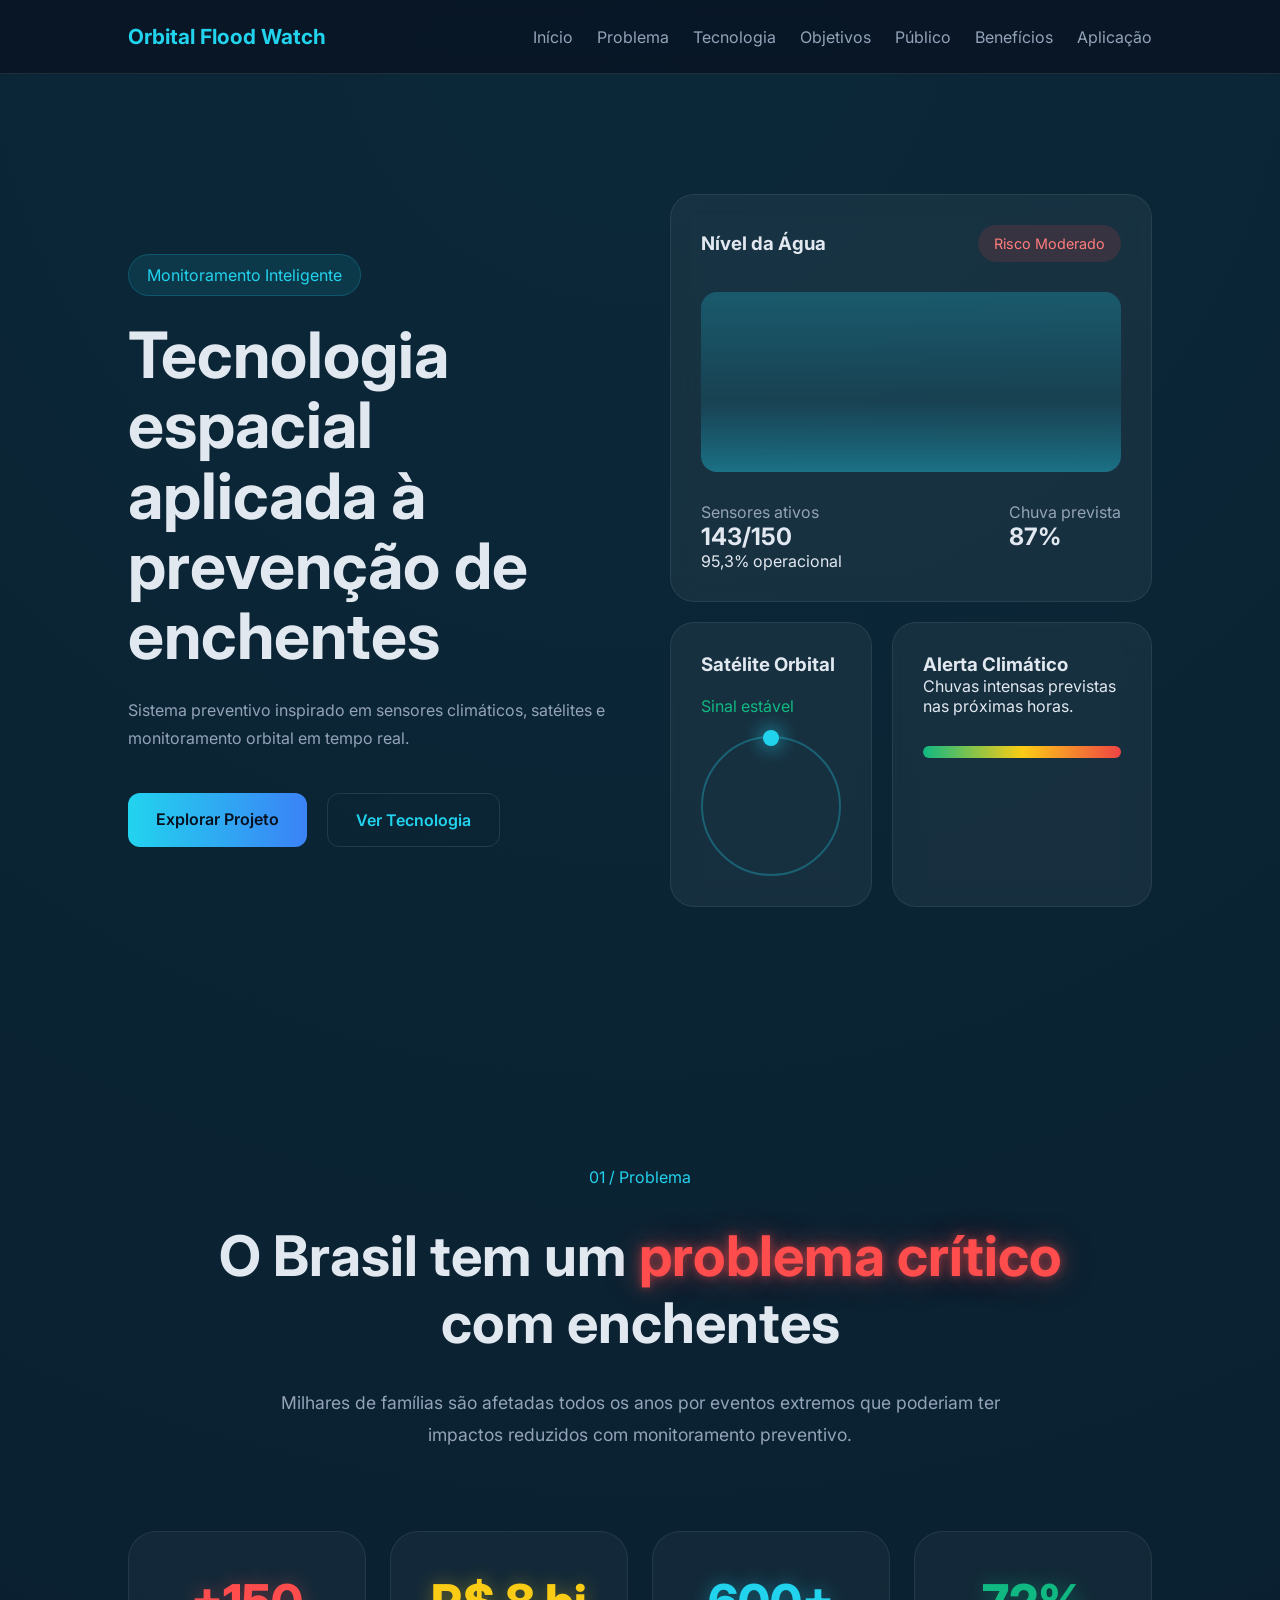
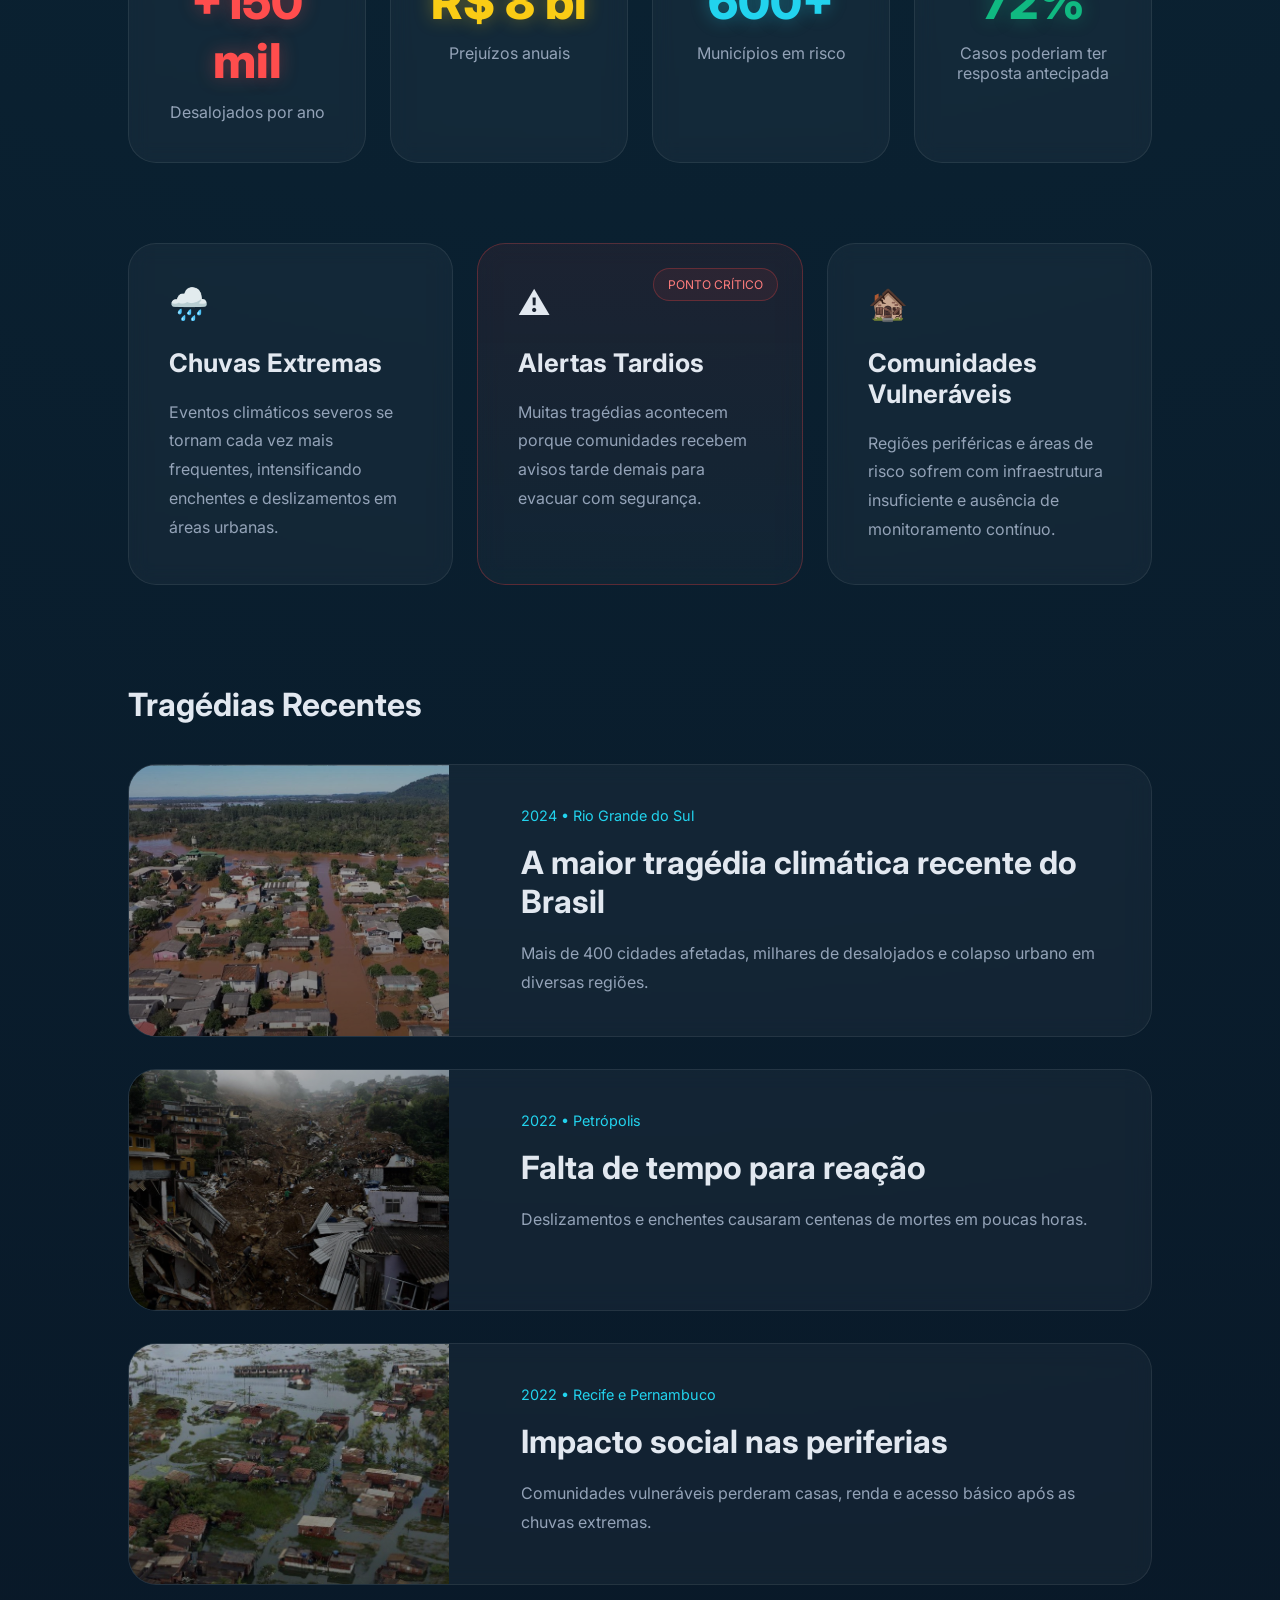
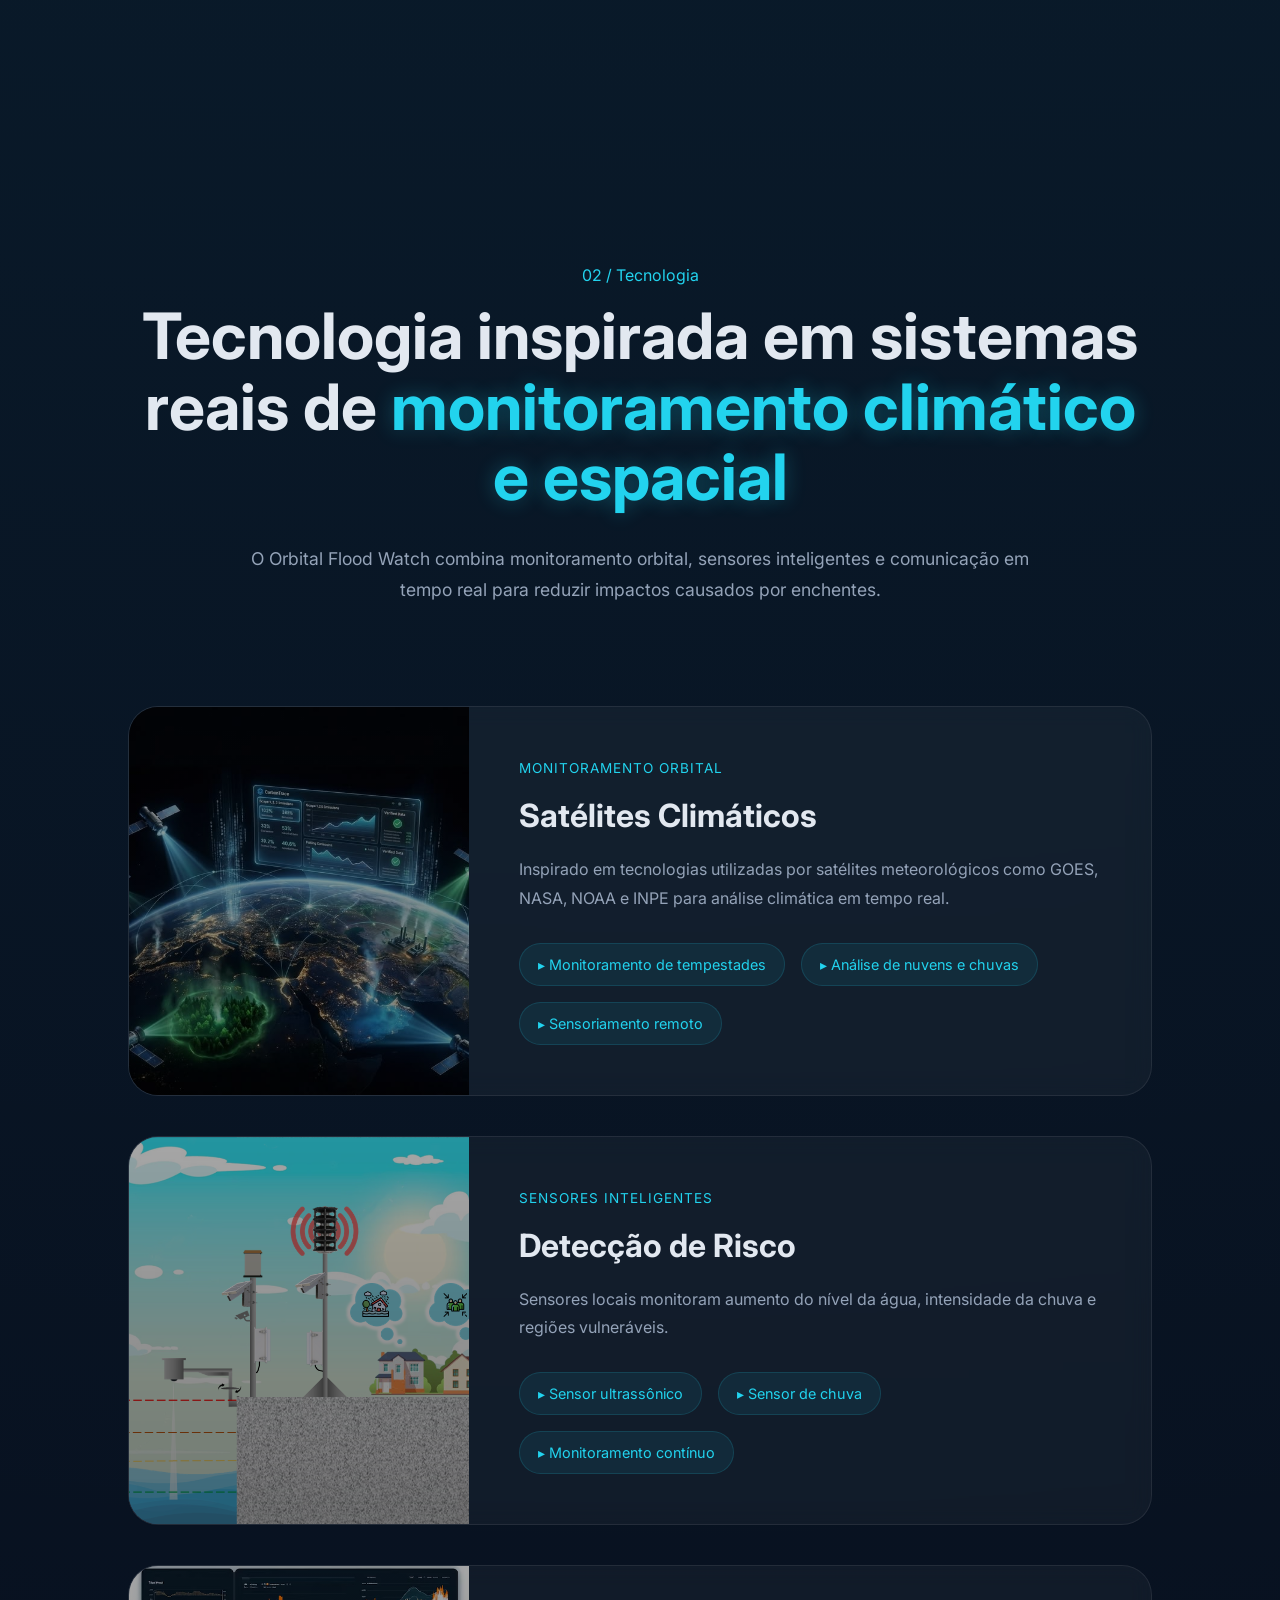
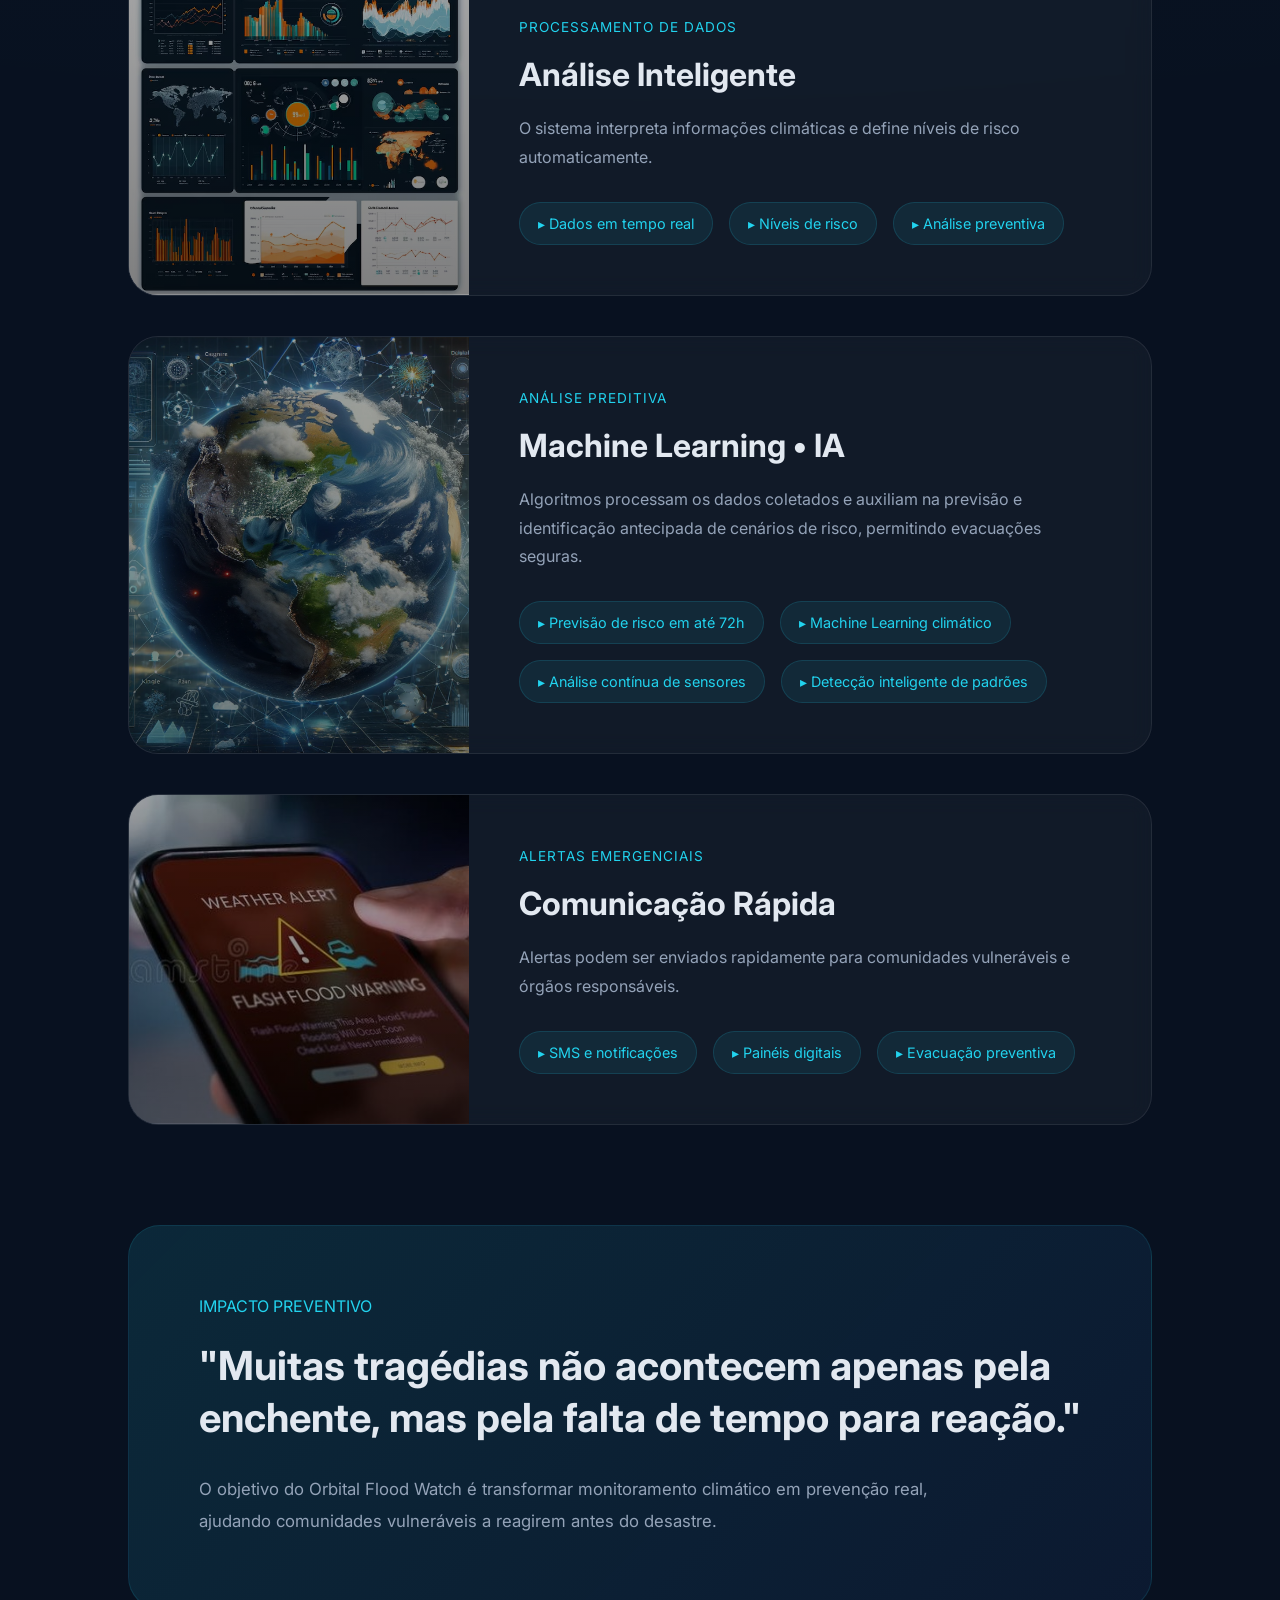
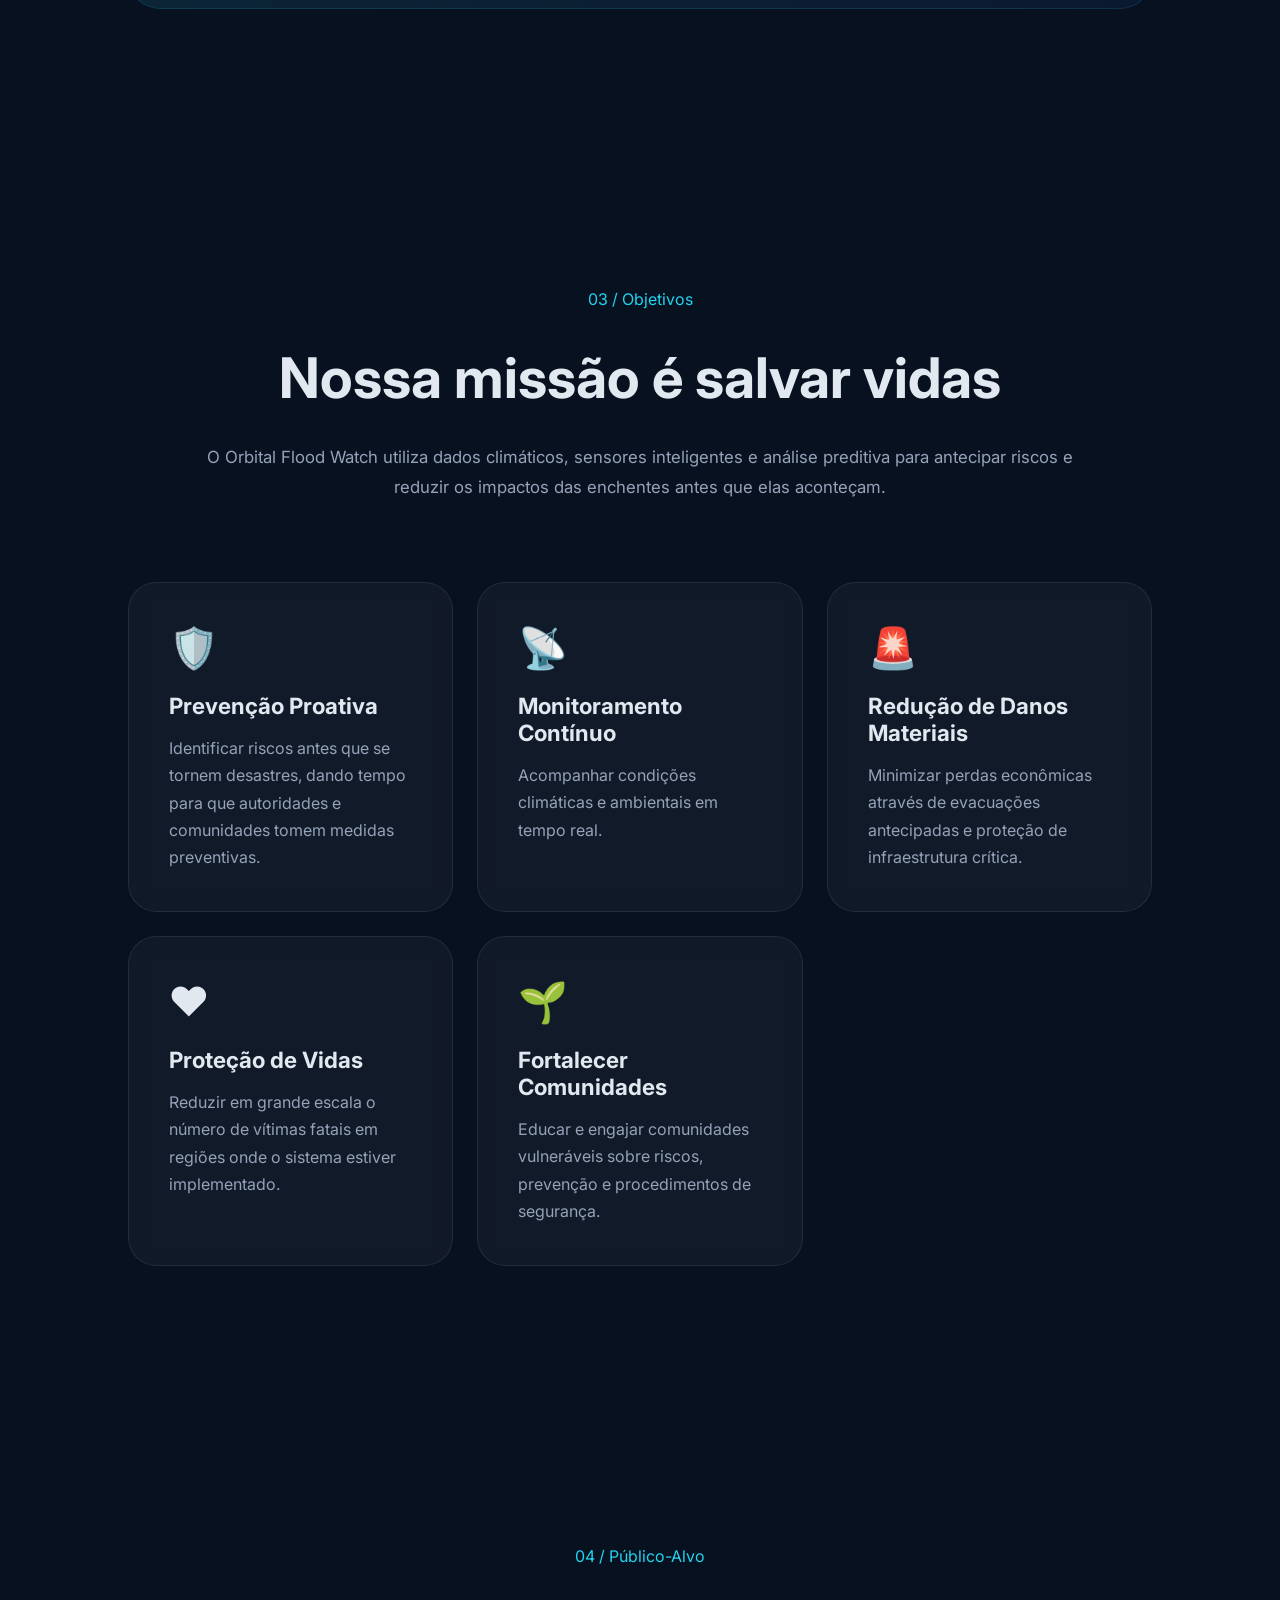
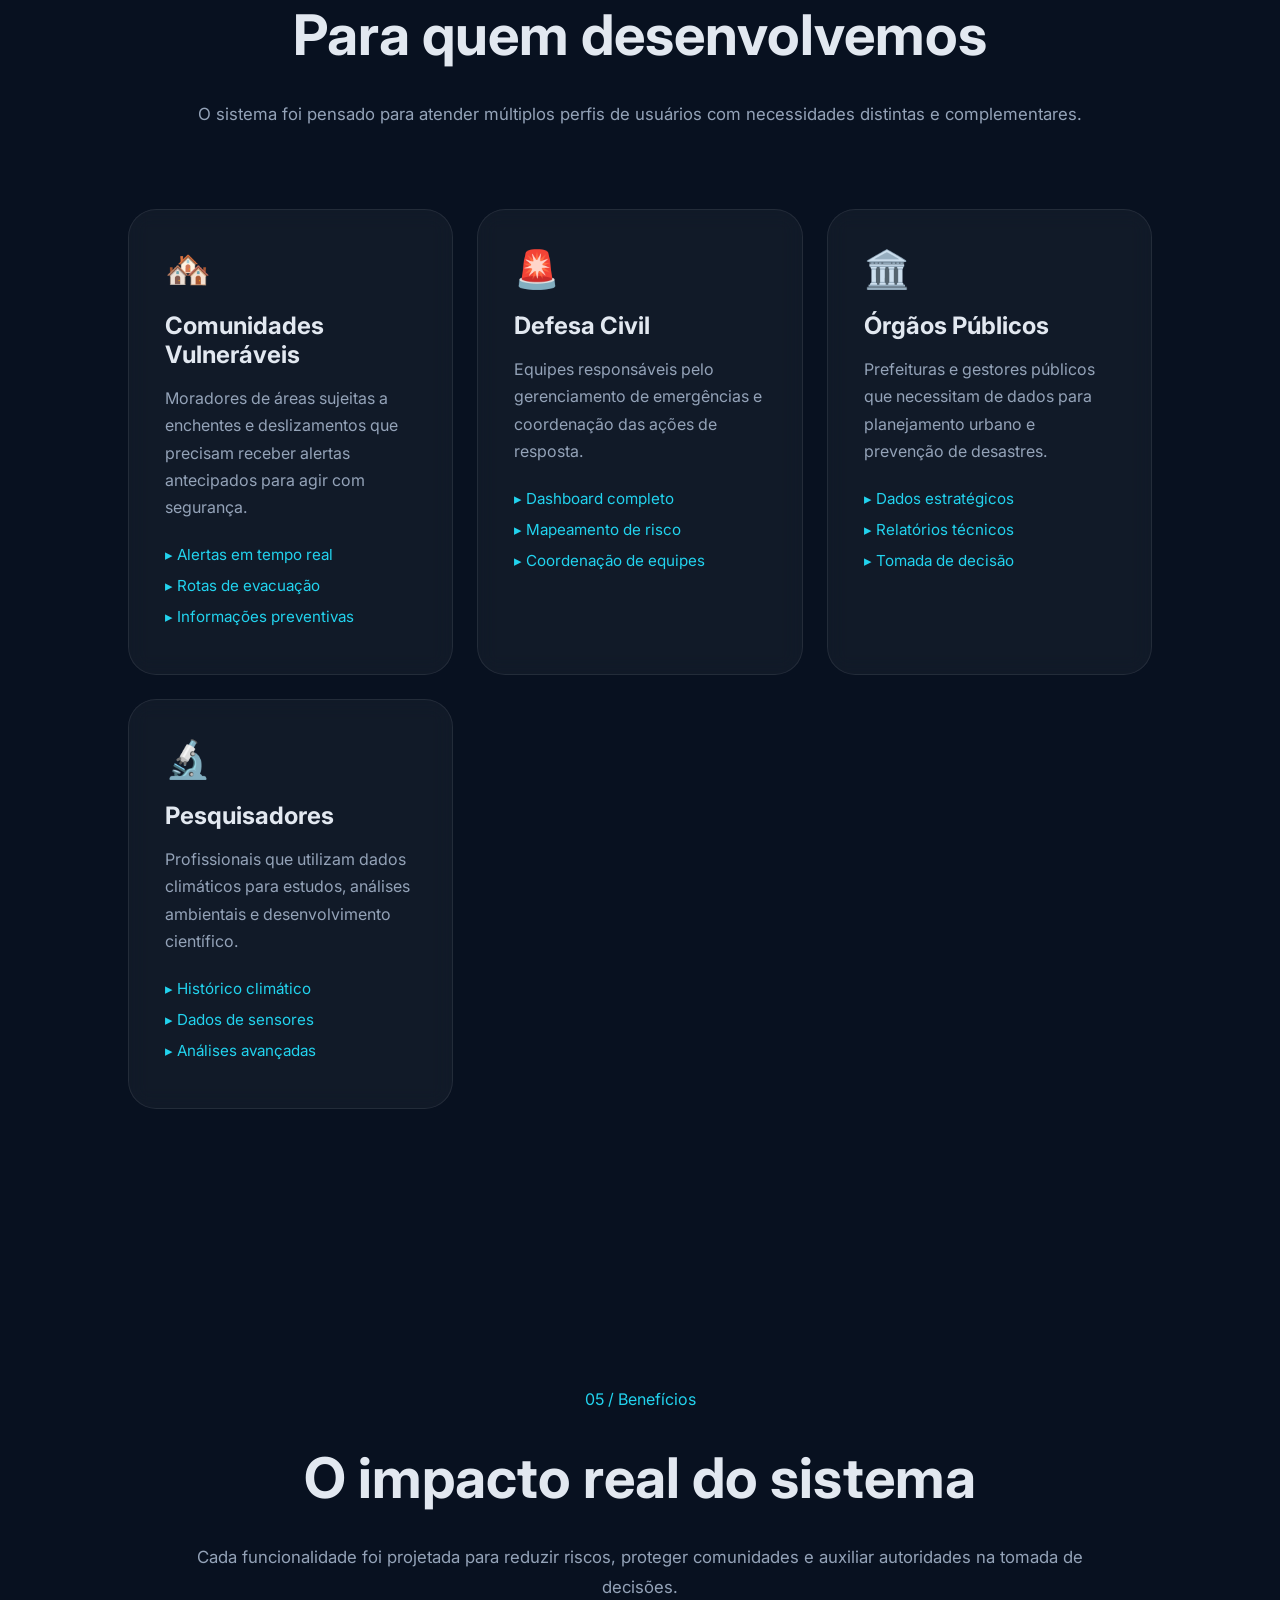
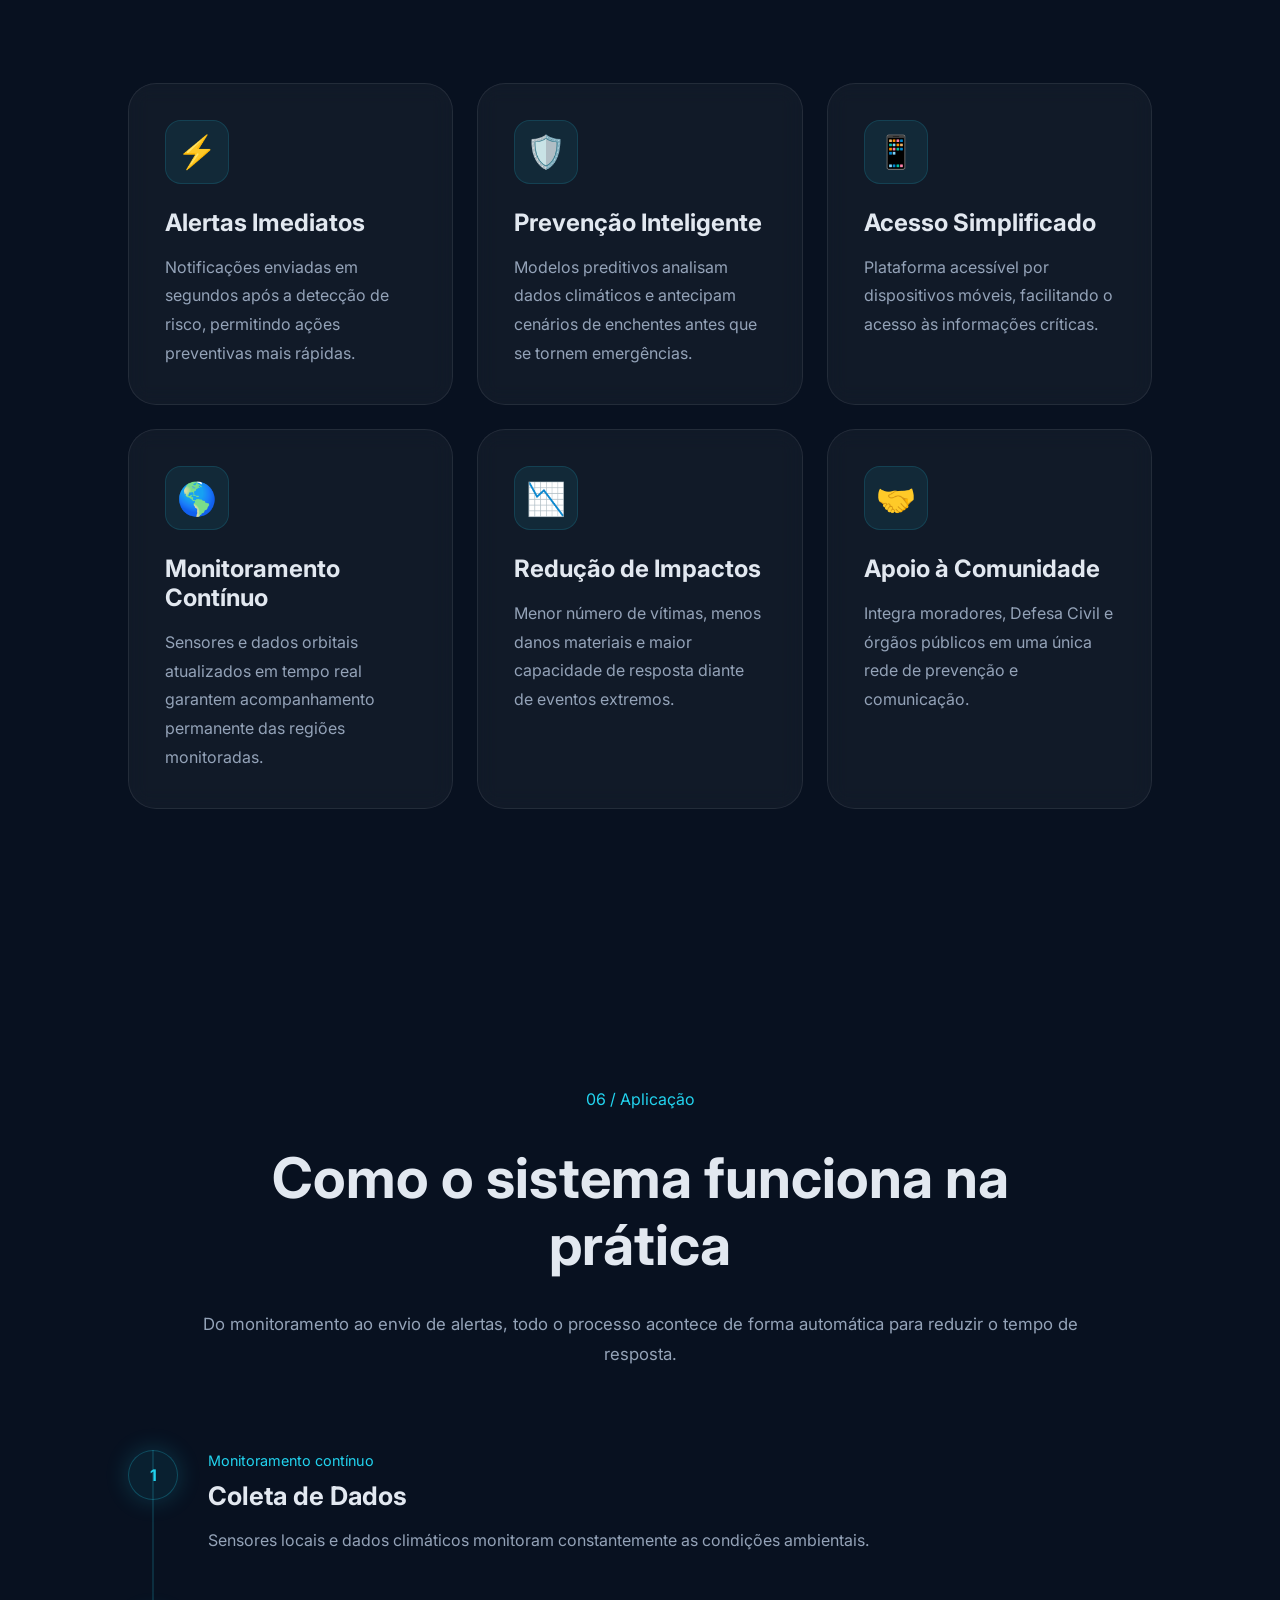
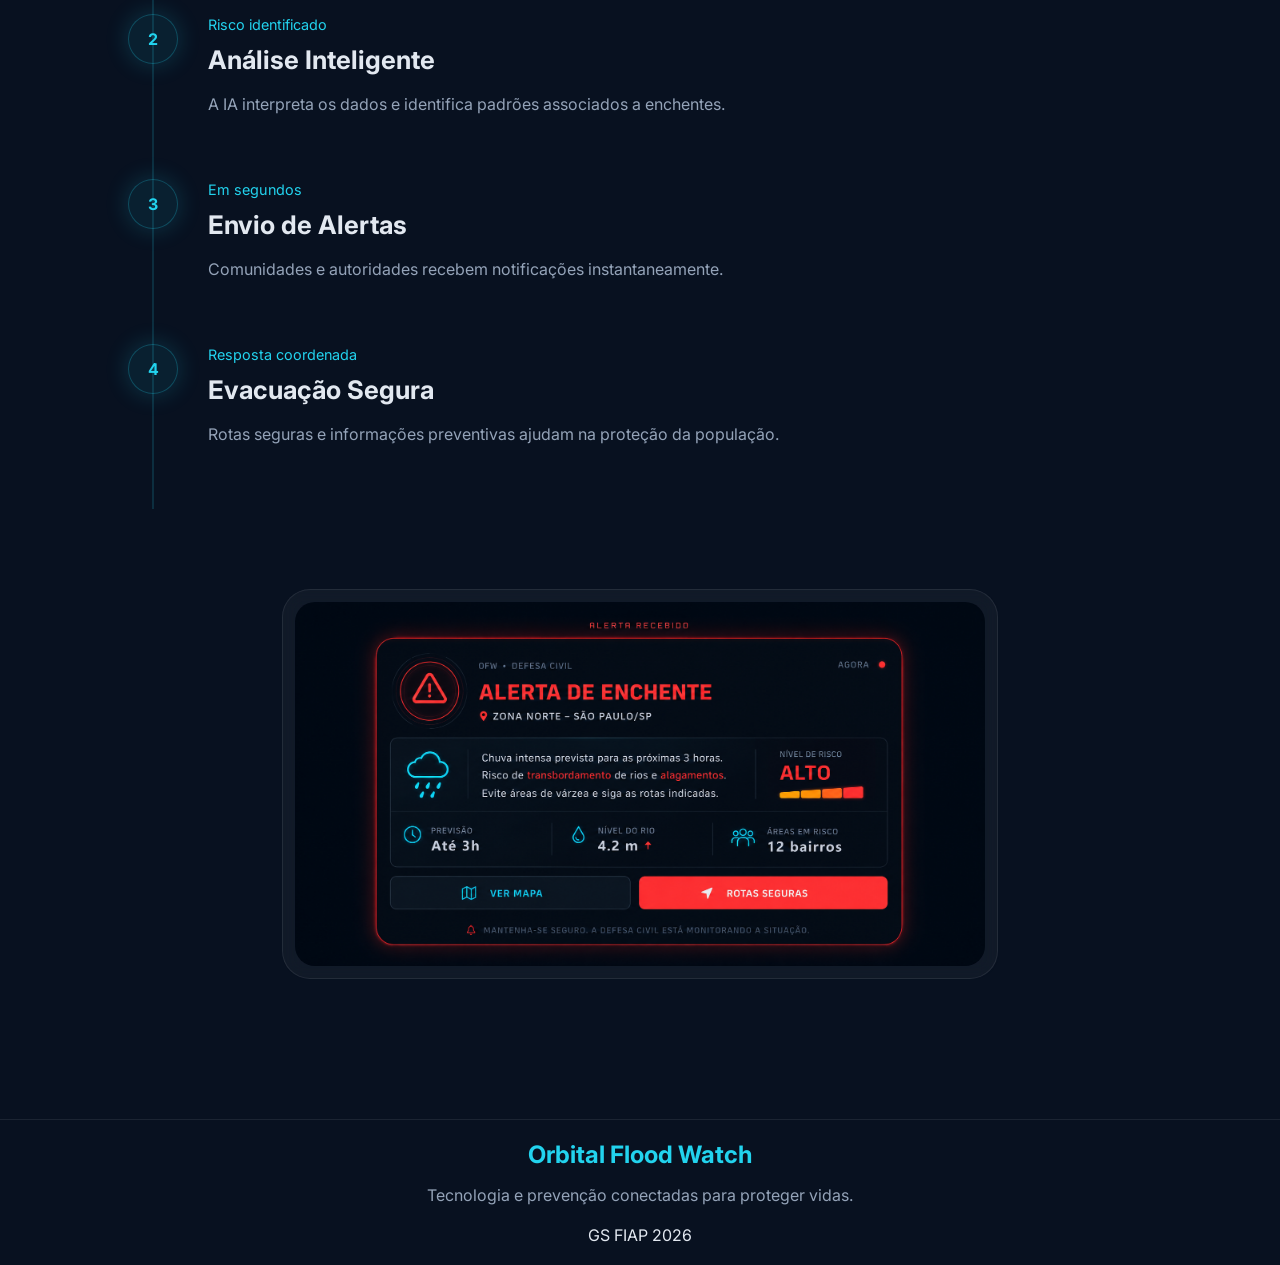
==== commit 1e63fb9f: "fix: correção e refatoração pra um código mais claro e curto" ====
--- a/index.html
+++ b/index.html
@@ -1,966 +1,537 @@
-<!-- =========================================================
-ORBITAL FLOOD WATCH
-Landing Page - Front-End Design GS
-========================================================= -->
-
 <!DOCTYPE html>
 <html lang="pt-BR">
 
 <head>
-
-    <!-- Configurações básicas -->
     <meta charset="UTF-8">
     <meta name="viewport" content="width=device-width, initial-scale=1.0">
-
     <!-- Google Fonts -->
     <link rel="preconnect" href="https://fonts.googleapis.com">
-
     <link rel="preconnect" href="https://fonts.gstatic.com" crossorigin>
-
-    <link href="https://fonts.googleapis.com/css2?family=Inter:wght@300;400;500;600;700&display=swap"
-        rel="stylesheet">
-
+    <link href="https://fonts.googleapis.com/css2?family=Inter:wght@300;400;500;600;700&display=swap" rel="stylesheet">
     <!-- CSS -->
     <link rel="stylesheet" href="./assets/css/style.css">
-
     <title>Orbital Flood Watch</title>
-
 </head>
 
 <body>
 
-    <!-- =========================================================
-    HEADER
-    ========================================================= -->
-
+    <!-- Cabeçalho do site -->
     <header>
-
-        <!-- Logo -->
-        <h1 class="logo">
-            Orbital Flood Watch
-        </h1>
-
+        <h1 class="logo">Orbital Flood Watch</h1>
         <!-- Navegação -->
         <nav>
-
             <a href="#hero">Início</a>
-
             <a href="#problema">Problema</a>
-
             <a href="#tecnologia">Tecnologia</a>
-
             <a href="#objetivos">Objetivos</a>
-
             <a href="#publico">Público</a>
-
             <a href="#beneficios">Benefícios</a>
-
             <a href="#aplicacao">Aplicação</a>
-
         </nav>
-
     </header>
 
-    <!-- =========================================================
+    <!-- ===========================
     CONTEÚDO PRINCIPAL
-    ========================================================= -->
-
+    ================================-->
     <main>
 
-        <!-- =========================================================
-        HERO SECTION
-        ========================================================= -->
-
+        <!-- =========================
+        HERO section
+        ============================== -->
         <section id="hero">
-
             <!-- Texto principal -->
             <div class="hero-content">
-
-                <span class="tag">
-                    Monitoramento Inteligente
-                </span>
-
-                <h1>
-                    Tecnologia espacial aplicada à prevenção de enchentes
-                </h1>
-
-                <p>
-                    Sistema preventivo inspirado em sensores climáticos,
-                    satélites e monitoramento orbital em tempo real.
-                </p>
+                <span class="tag">Monitoramento Inteligente</span>
+                <h1>Tecnologia espacial aplicada à prevenção de enchentes</h1>
+                <p>Sistema preventivo inspirado em sensores climáticos, satélites e monitoramento orbital em tempo real.</p>
 
                 <!-- Botões -->
                 <div class="hero-buttons">
-
-                    <a href="#problema" class="btn-primary">
-                        Explorar Projeto
-                    </a>
-
-                    <a href="#tecnologia" class="btn-secondary">
-                        Ver Tecnologia
-                    </a>
-
-                </div>
-
-            </div>
-
-            <!-- Dashboard futurista -->
+                    <a href="#problema" class="btn-primary">Explorar Projeto</a>
+                    <a href="#tecnologia" class="btn-secondary">Ver Tecnologia</a>
+                </div>
+            </div>
+
+            <!-- Dashboard com estilo futurista -->
             <div class="hero-dashboard">
-
                 <!-- Card principal -->
                 <div class="dashboard-card large-card">
-
                     <div class="card-header">
-
                         <h3>Nível da Água</h3>
-
-                        <span class="status danger">
-                            Risco Moderado
-                        </span>
-
-                    </div>
-
+                        <span class="status danger">Risco Moderado</span>
+                    </div>
                     <!-- Simulação do gráfico -->
                     <div class="graph">
-
                         <div class="graph-line"></div>
-
-                    </div>
-
-                    <!-- Dados -->
+                    </div>
+                    <!-- Dados ficticios -->
                     <div class="metrics">
-
                         <div class="metric">
-
-                            <span class="metric-title">
-                                Sensores ativos
-                            </span>
-
+                            <span class="metric-title">Sensores ativos</span>
                             <h2>143/150</h2>
                             <p>95,3% operacional</p>
-
                         </div>
 
                         <div class="metric">
-
-                            <span class="metric-title">
-                                Chuva prevista
-                            </span>
-
+                            <span class="metric-title">Chuva prevista</span>
                             <h2>87%</h2>
-
-                        </div>
-
-                    </div>
-
-                </div>
-
-                <!-- Cards menores -->
+                        </div>
+                    </div>
+                </div>
+
+                <!-- Cards menores pra complemento da estilização -->
                 <div class="dashboard-grid">
-
                     <!-- Card -->
                     <div class="dashboard-card small-card">
-
                         <h3>Satélite Orbital</h3>
-
-                        <p class="signal">
-                            Sinal estável
-                        </p>
-
+                        <p class="signal">Sinal estável</p>
                         <div class="orbit-circle"></div>
-
                     </div>
 
                     <!-- Card -->
                     <div class="dashboard-card small-card">
-
                         <h3>Alerta Climático</h3>
-
-                        <p>
-                            Chuvas intensas previstas nas próximas horas.
-                        </p>
-
+                        <p>Chuvas intensas previstas nas próximas horas.</p>
                         <div class="alert-bar"></div>
-
-                    </div>
-
-                </div>
-
-            </div>
-
-        </section>
-
-        <!-- =========================================================
+                    </div>
+                </div>
+            </div>
+        </section>
+
+        <!-- =========================
         PROBLEMA
-        ========================================================= -->
-
+        ============================== -->
         <section id="problema" class="problem-section">
 
-
             <!-- Título -->
-            <div class="problem-header">
-
-                <span class="section-tag">
-                    01 / Problema
-                </span>
-
-                <h2 class="problem-title">
-                    O Brasil tem um
-                    <span>problema crítico</span>
-                    com enchentes
-                </h2>
-
-                <p>
-                    Milhares de famílias são afetadas todos os anos por eventos extremos
-                    que poderiam ter impactos reduzidos com monitoramento preventivo.
-                </p>
-
+            <div class="problem-header section-header">
+                <span class="section-tag">01 / Problema</span>
+                <h2 class="problem-title">O Brasil tem um <span>problema crítico</span> com enchentes</h2>
+                <p>Milhares de famílias são afetadas todos os anos por eventos extremos que poderiam ter impactos reduzidos com monitoramento preventivo.</p>
             </div>
 
             <!-- Estatísticas -->
             <div class="stats-grid">
-
-                <div class="stat-card">
+                <div class="stat-card glass-card">
                     <h3 class="stat-number red">+150 mil</h3>
                     <p>Desalojados por ano</p>
                 </div>
 
-                <div class="stat-card">
+                <div class="stat-card glass-card">
                     <h3 class="stat-number yellow">R$ 8 bi</h3>
                     <p>Prejuízos anuais</p>
                 </div>
 
-                <div class="stat-card">
+                <div class="stat-card glass-card">
                     <h3 class="stat-number blue">600+</h3>
                     <p>Municípios em risco</p>
                 </div>
 
-                <div class="stat-card">
+                <div class="stat-card glass-card">
                     <h3 class="stat-number green">72%</h3>
                     <p>Casos poderiam ter resposta antecipada</p>
                 </div>
-
-            </div>
-
-            <!-- Cards principais -->
-            <div class="problem-grid">
-
-                <div class="problem-card">
+            </div>
+
+            <!-- Cards principais do problema -->
+            <div class="problem-grid grid-3">
+                <div class="problem-card glass-card">
                     <span class="icon">🌧️</span>
-
                     <h3>Chuvas Extremas</h3>
-
-                    <p>
-                        Eventos climáticos severos se tornam cada vez mais frequentes,
-                        intensificando enchentes e deslizamentos em áreas urbanas.
-                    </p>
-                </div>
-
-                <div class="problem-card danger-card">
-
-                    <span class="alert-tag">
-                        PONTO CRÍTICO
-                    </span>
-
+                    <p>Eventos climáticos severos se tornam cada vez mais frequentes, intensificando enchentes e deslizamentos em áreas urbanas.</p>
+                </div>
+
+                <div class="problem-card glass-card danger-card">
+                    <span class="alert-tag">PONTO CRÍTICO</span>
                     <span class="icon">⚠️</span>
-
                     <h3>Alertas Tardios</h3>
-
-                    <p>
-                        Muitas tragédias acontecem porque comunidades recebem avisos
-                        tarde demais para evacuar com segurança.
-                    </p>
-
-                </div>
-
-                <div class="problem-card">
-
+                    <p>Muitas tragédias acontecem porque comunidades recebem avisos tarde demais para evacuar com segurança.</p>
+                </div>
+
+                <div class="problem-card glass-card">
                     <span class="icon">🏚️</span>
-
                     <h3>Comunidades Vulneráveis</h3>
-
-                    <p>
-                        Regiões periféricas e áreas de risco sofrem com infraestrutura
-                        insuficiente e ausência de monitoramento contínuo.
-                    </p>
-
-                </div>
-
+                    <p>Regiões periféricas e áreas de risco sofrem com infraestrutura insuficiente e ausência de monitoramento contínuo.</p>
+                </div>
             </div>
 
             <!-- Tragédias recentes -->
             <div class="tragedy-section">
-
                 <h3>Tragédias Recentes</h3>
-
                 <div class="tragedy-grid">
-
                     <!-- Card -->
-                    <div class="tragedy-card">
-
+                    <div class="tragedy-card glass-card">
                         <div class="tragedy-image rs"></div>
-
                         <div class="tragedy-content">
-
                             <span>2024 • Rio Grande do Sul</span>
-
-                            <h4>
-                                A maior tragédia climática recente do Brasil
-                            </h4>
-
-                            <p>
-                                Mais de 400 cidades afetadas, milhares de desalojados
-                                e colapso urbano em diversas regiões.
-                            </p>
-
-                        </div>
-
+                            <h4>A maior tragédia climática recente do Brasil</h4>
+                            <p>Mais de 400 cidades afetadas, milhares de desalojados e colapso urbano em diversas regiões.</p>
+                        </div>
                     </div>
 
                     <!-- Card -->
-                    <div class="tragedy-card">
-
+                    <div class="tragedy-card glass-card">
                         <div class="tragedy-image petropolis"></div>
-
                         <div class="tragedy-content">
-
                             <span>2022 • Petrópolis</span>
-
-                            <h4>
-                                Falta de tempo para reação
-                            </h4>
-
-                            <p>
-                                Deslizamentos e enchentes causaram centenas de mortes
-                                em poucas horas.
-                            </p>
-
-                        </div>
-
+                            <h4>Falta de tempo para reação</h4>
+                            <p>Deslizamentos e enchentes causaram centenas de mortes em poucas horas.</p>
+                        </div>
                     </div>
 
                     <!-- Card -->
-                    <div class="tragedy-card">
-
+                    <div class="tragedy-card glass-card">
                         <div class="tragedy-image recife"></div>
-
                         <div class="tragedy-content">
-
                             <span>2022 • Recife e Pernambuco</span>
-
-                            <h4>
-                                Impacto social nas periferias
-                            </h4>
-
-                            <p>
-                                Comunidades vulneráveis perderam casas, renda e acesso
-                                básico após as chuvas extremas.
-                            </p>
-
-                        </div>
-
-                    </div>
-
-                </div>
-
-            </div>
-
-        </section>
-
-        <!-- =========================================================
+                            <h4>Impacto social nas periferias</h4>
+                            <p>Comunidades vulneráveis perderam casas, renda e acesso básico após as chuvas extremas.</p>
+                        </div>
+                    </div>
+                </div>
+            </div>
+        </section>
+
+        <!-- =========================
         TECNOLOGIA
-        ========================================================= -->
-
+        =============================== -->
         <section id="tecnologia" class="technology-section">
 
-            <!-- Header -->
+            <!-- Título -->
             <div class="technology-header">
-
-                <span class="section-tag">
-                    02 / Tecnologia
-                </span>
-
-                <h2 class="technology-title">
-                    Tecnologia inspirada em sistemas reais de
-                    <span>monitoramento climático e espacial</span>
-                </h2>
-
-                <p>
-                    O Orbital Flood Watch combina monitoramento orbital,
-                    sensores inteligentes e comunicação em tempo real
-                    para reduzir impactos causados por enchentes.
-                </p>
-
-            </div>
-
-            <!-- Fluxo -->
+                <span class="section-tag">02 / Tecnologia</span>
+                <h2 class="technology-title">Tecnologia inspirada em sistemas reais de <span>monitoramento climático e espacial</span></h2>
+                <p>O Orbital Flood Watch combina monitoramento orbital, sensores inteligentes e comunicação em tempo real para reduzir impactos causados por enchentes.</p>
+            </div>
+
             <div class="tech-flow">
-
                 <!-- CARD 1 -->
                 <div class="tech-advanced-card">
-
                     <div class="tech-image orbital"></div>
-
                     <div class="tech-content">
-
-                        <span class="tech-label">
-                            MONITORAMENTO ORBITAL
-                        </span>
-
+                        <span class="tech-label">MONITORAMENTO ORBITAL</span>
                         <h3>Satélites Climáticos</h3>
-
-                        <p>
-                            Inspirado em tecnologias utilizadas por
-                            satélites meteorológicos como GOES, NASA,
-                            NOAA e INPE para análise climática em tempo real.
-                        </p>
-
+                        <p>Inspirado em tecnologias utilizadas por satélites meteorológicos como GOES, NASA, NOAA e INPE para análise climática em tempo real.</p>
                         <ul>
                             <li>▸ Monitoramento de tempestades</li>
                             <li>▸ Análise de nuvens e chuvas</li>
                             <li>▸ Sensoriamento remoto</li>
                         </ul>
-
-                    </div>
-
+                    </div>
                 </div>
 
                 <!-- CARD 2 -->
                 <div class="tech-advanced-card">
-
                     <div class="tech-image sensors"></div>
-
                     <div class="tech-content">
-
-                        <span class="tech-label">
-                            SENSORES INTELIGENTES
-                        </span>
-
+                        <span class="tech-label">SENSORES INTELIGENTES</span>
                         <h3>Detecção de Risco</h3>
-
-                        <p>
-                            Sensores locais monitoram aumento do nível da água,
-                            intensidade da chuva e regiões vulneráveis.
-                        </p>
-
+                        <p>Sensores locais monitoram aumento do nível da água, intensidade da chuva e regiões vulneráveis.</p>
                         <ul>
                             <li>▸ Sensor ultrassônico</li>
                             <li>▸ Sensor de chuva</li>
                             <li>▸ Monitoramento contínuo</li>
                         </ul>
-
-                    </div>
-
+                    </div>
                 </div>
 
                 <!-- CARD 3 -->
                 <div class="tech-advanced-card">
-
                     <div class="tech-image processing"></div>
-
                     <div class="tech-content">
-
-                        <span class="tech-label">
-                            PROCESSAMENTO DE DADOS
-                        </span>
-
+                        <span class="tech-label">PROCESSAMENTO DE DADOS</span>
                         <h3>Análise Inteligente</h3>
-
-                        <p>
-                            O sistema interpreta informações climáticas
-                            e define níveis de risco automaticamente.
-                        </p>
-
+                        <p>O sistema interpreta informações climáticas e define níveis de risco automaticamente.</p>
                         <ul>
                             <li>▸ Dados em tempo real</li>
                             <li>▸ Níveis de risco</li>
                             <li>▸ Análise preventiva</li>
                         </ul>
-
-                    </div>
-
+                    </div>
                 </div>
 
                 <!-- CARD 4 -->
                 <div class="tech-advanced-card">
-
                     <div class="tech-image algoritmo"></div>
-
                     <div class="tech-content">
-
-                        <span class="tech-label">
-                            ANÁLISE PREDITIVA
-                        </span>
-
+                        <span class="tech-label">ANÁLISE PREDITIVA</span>
                         <h3>Machine Learning • IA</h3>
-
-                        <p>
-                            Algoritmos processam os dados coletados e preveem cenários de risco com até 72 horas de antecedência, permitindo evacuações seguras.
-                        </p>
-
+                        <p>Algoritmos processam os dados coletados e auxiliam na previsão e identificação antecipada de cenários de risco, permitindo evacuações seguras.</p>
                         <ul>
                             <li>▸ Previsão de risco em até 72h</li>
                             <li>▸ Machine Learning climático</li>
                             <li>▸ Análise contínua de sensores</li>
                             <li>▸ Detecção inteligente de padrões</li>
                         </ul>
-
-                    </div>
-
+                    </div>
                 </div>
 
                 <!-- CARD 5 -->
                 <div class="tech-advanced-card">
-
                     <div class="tech-image alerts"></div>
-
                     <div class="tech-content">
-
-                        <span class="tech-label">
-                            ALERTAS EMERGENCIAIS
-                        </span>
-
+                        <span class="tech-label">ALERTAS EMERGENCIAIS</span>
                         <h3>Comunicação Rápida</h3>
-
-                        <p>
-                            Alertas podem ser enviados rapidamente para
-                            comunidades vulneráveis e órgãos responsáveis.
-                        </p>
-
+                        <p>Alertas podem ser enviados rapidamente para comunidades vulneráveis e órgãos responsáveis.</p>
                         <ul>
                             <li>▸ SMS e notificações</li>
                             <li>▸ Painéis digitais</li>
                             <li>▸ Evacuação preventiva</li>
                         </ul>
-
-                    </div>
-
-                </div>
-
-            </div>
-
-            <!-- Painel final -->
+                    </div>
+                </div>
+
+            </div>
+
+            <!-- Painel final sobre reflexão e impacto real na realidade de algumas vidas -->
             <div class="technology-highlight">
-
                 <div class="highlight-content">
-
-                    <span class="highlight-tag">
-                        IMPACTO PREVENTIVO
-                    </span>
-
-                    <h3>
-                        “Muitas tragédias não acontecem apenas pela enchente,
-                        mas pela falta de tempo para reação.”
-                    </h3>
-
-                    <p>
-                        O objetivo do Orbital Flood Watch é transformar
-                        monitoramento climático em prevenção real,
-                        ajudando comunidades vulneráveis a reagirem antes do desastre.
-                    </p>
-
-                </div>
-
-            </div>
-
-        </section>
-
-        <!-- =========================================================
+                    <span class="highlight-tag">IMPACTO PREVENTIVO</span>
+                    <h3>"Muitas tragédias não acontecem apenas pela enchente, mas pela falta de tempo para reação."</h3>
+                    <p>O objetivo do Orbital Flood Watch é transformar monitoramento climático em prevenção real, ajudando comunidades vulneráveis a reagirem antes do desastre.</p>
+                </div>
+            </div>
+        </section>
+
+        <!-- ========================
         OBJETIVOS
-        ========================================================= -->
-
+        ============================== -->
         <section id="objetivos" class="mission-section">
-            <div class="mission-header">
-                <span class="section-tag">
-                    03 / Objetivos
-                </span>
-
-                <h2>
-                    Nossa missão é salvar vidas
-                </h2>
-
-                <p>
-                    O Orbital Flood Watch utiliza dados climáticos, sensores inteligentes
-                    e análise preditiva para antecipar riscos e reduzir os impactos das
-                    enchentes antes que elas aconteçam.
-                </p>
-
-            </div>
-
-            <div class="mission-grid">
-                <div class="mission-card">
+
+            <!-- Título -->
+            <div class="section-header">
+                <span class="section-tag">03 / Objetivos</span>
+                <h2>Nossa missão é salvar vidas</h2>
+                <p>O Orbital Flood Watch utiliza dados climáticos, sensores inteligentes e análise preditiva para antecipar riscos e reduzir os impactos das enchentes antes que elas aconteçam.</p>
+            </div>
+
+            <!-- CARD 1 -->
+            <div class="grid-4">
+                <div class="mission-card glass-card">
                     <span>🛡️</span>
                     <h3>Prevenção Proativa</h3>
-                    <p>
-                        Identificar riscos antes que se tornem desastres, dando tempo para que autoridades e comunidades tomem medidas preventivas.
-                    </p>
-                </div>
-
-                <div class="mission-card">
+                    <p>Identificar riscos antes que se tornem desastres, dando tempo para que autoridades e comunidades tomem medidas preventivas.</p>
+                </div>
+
+                <!-- CARD 2 -->
+                <div class="mission-card glass-card">
                     <span>📡</span>
                     <h3>Monitoramento Contínuo</h3>
-                    <p>
-                        Acompanhar condições climáticas e ambientais em tempo real.
-                    </p>
-                </div>
-
-                <div class="mission-card">
+                    <p>Acompanhar condições climáticas e ambientais em tempo real.</p>
+                </div>
+
+                <!-- CARD 3 -->
+                <div class="mission-card glass-card">
                     <span>🚨</span>
                     <h3>Redução de Danos Materiais</h3>
-                    <p>
-                        Minimizar perdas econômicas através de evacuações antecipadas e proteção de infraestrutura crítica.
-                    </p>
-                </div>
-
-                <div class="mission-card">
+                    <p>Minimizar perdas econômicas através de evacuações antecipadas e proteção de infraestrutura crítica.</p>
+                </div>
+
+                <!-- CARD 4 -->
+                <div class="mission-card glass-card">
                     <span>❤️</span>
                     <h3>Proteção de Vidas</h3>
-                    <p>
-                        Reduzir em grande escala o número de vítimas fatais em regiões onde o sistema estiver implementado.
-                    </p>
-                </div>
-
-                <div class="mission-card">
+                    <p>Reduzir em grande escala o número de vítimas fatais em regiões onde o sistema estiver implementado.</p>
+                </div>
+
+                <!-- CARD 5 -->
+                <div class="mission-card glass-card">
                     <span>🌱</span>
                     <h3>Fortalecer Comunidades</h3>
-                    <p>
-                        Educar e engajar comunidades vulneráveis sobre riscos, prevenção e procedimentos de segurança.
-                    </p>
-                </div>
-
-            </div>
-
-        </section>
-
-        <!-- =========================================================
+                    <p>Educar e engajar comunidades vulneráveis sobre riscos, prevenção e procedimentos de segurança.</p>
+                </div>
+            </div>
+        </section>
+
+        <!-- ========================
         PÚBLICO
-        ========================================================= -->
-
+        ============================== -->
         <section id="publico" class="public-section">
 
-            <div class="public-header">
-
-                <span class="section-tag">
-                    04 / Público-Alvo
-                </span>
-
-                <h2>
-                    Para quem desenvolvemos
-                </h2>
-
-                <p>
-                    O sistema foi pensado para atender múltiplos perfis de usuários com necessidades distintas e complementares.
-                </p>
-
-            </div>
-
-            <div class="public-grid">
-
-                <div class="public-card">
-
+            <!-- Título -->
+            <div class="section-header">
+                <span class="section-tag">04 / Público-Alvo</span>
+                <h2>Para quem desenvolvemos</h2>
+                <p>O sistema foi pensado para atender múltiplos perfis de usuários com necessidades distintas e complementares.</p>
+            </div>
+
+            <!-- CARD 1 -->
+            <div class="grid-4">
+                <div class="public-card glass-card">
                     <span class="public-icon">🏘️</span>
-
                     <h3>Comunidades Vulneráveis</h3>
-
-                    <p>
-                        Moradores de áreas sujeitas a enchentes e deslizamentos que
-                        precisam receber alertas antecipados para agir com segurança.
-                    </p>
-
+                    <p>Moradores de áreas sujeitas a enchentes e deslizamentos que precisam receber alertas antecipados para agir com segurança.</p>
                     <ul>
                         <li>▸ Alertas em tempo real</li>
                         <li>▸ Rotas de evacuação</li>
                         <li>▸ Informações preventivas</li>
                     </ul>
-
-                </div>
-
-                <div class="public-card">
-
+                </div>
+
+                <!-- CARD 2 -->
+                <div class="public-card glass-card">
                     <span class="public-icon">🚨</span>
-
                     <h3>Defesa Civil</h3>
-
-                    <p>
-                        Equipes responsáveis pelo gerenciamento de emergências e
-                        coordenação das ações de resposta.
-                    </p>
-
+                    <p>Equipes responsáveis pelo gerenciamento de emergências e coordenação das ações de resposta.</p>
                     <ul>
                         <li>▸ Dashboard completo</li>
                         <li>▸ Mapeamento de risco</li>
                         <li>▸ Coordenação de equipes</li>
                     </ul>
-
-                </div>
-
-                <div class="public-card">
-
+                </div>
+
+                <!-- CARD 3 -->
+                <div class="public-card glass-card">
                     <span class="public-icon">🏛️</span>
-
                     <h3>Órgãos Públicos</h3>
-
-                    <p>
-                        Prefeituras e gestores públicos que necessitam de dados para
-                        planejamento urbano e prevenção de desastres.
-                    </p>
-
+                    <p>Prefeituras e gestores públicos que necessitam de dados para planejamento urbano e prevenção de desastres.</p>
                     <ul>
                         <li>▸ Dados estratégicos</li>
                         <li>▸ Relatórios técnicos</li>
                         <li>▸ Tomada de decisão</li>
                     </ul>
-
-                </div>
-
-                <div class="public-card">
-
+                </div>
+
+                <!-- CARD 4 -->
+                <div class="public-card glass-card">
                     <span class="public-icon">🔬</span>
-
                     <h3>Pesquisadores</h3>
-
-                    <p>
-                        Profissionais que utilizam dados climáticos para estudos,
-                        análises ambientais e desenvolvimento científico.
-                    </p>
-
+                    <p>Profissionais que utilizam dados climáticos para estudos, análises ambientais e desenvolvimento científico.</p>
                     <ul>
                         <li>▸ Histórico climático</li>
                         <li>▸ Dados de sensores</li>
                         <li>▸ Análises avançadas</li>
                     </ul>
-
-                </div>
-
-            </div>
-
-        </section>
-
-        <!-- =========================================================
+                </div>
+            </div>
+        </section>
+
+        <!-- =======================
         BENEFÍCIOS
-        ========================================================= -->
-
+        ============================= -->
         <section id="beneficios" class="benefits-section">
 
-            <div class="benefits-header">
-
-                <span class="section-tag">
-                    05 / Benefícios
-                </span>
-
-                <h2>
-                    O impacto real do sistema
-                </h2>
-
-                <p>
-                    Cada funcionalidade foi projetada para reduzir riscos,
-                    proteger comunidades e auxiliar autoridades na tomada de decisões.
-                </p>
-
-            </div>
-
+            <!-- Título -->
+            <div class="section-header">
+                <span class="section-tag">05 / Benefícios</span>
+                <h2>O impacto real do sistema</h2>
+                <p>Cada funcionalidade foi projetada para reduzir riscos, proteger comunidades e auxiliar autoridades na tomada de decisões.</p>
+            </div>
+
+            <!-- CARD 1 -->
             <div class="benefits-grid">
-
-                <div class="benefit-card">
-
+                <div class="benefit-card glass-card">
                     <span class="benefit-icon">⚡</span>
-
                     <h3>Alertas Imediatos</h3>
-
-                    <p>
-                        Notificações enviadas em segundos após a detecção de risco,
-                        permitindo ações preventivas mais rápidas.
-                    </p>
-
-                </div>
-
-                <div class="benefit-card">
-
+                    <p>Notificações enviadas em segundos após a detecção de risco, permitindo ações preventivas mais rápidas.</p>
+                </div>
+
+                <!-- CARD 2 -->
+                <div class="benefit-card glass-card">
                     <span class="benefit-icon">🛡️</span>
-
                     <h3>Prevenção Inteligente</h3>
-
-                    <p>
-                        Modelos preditivos analisam dados climáticos e antecipam
-                        cenários de enchentes antes que se tornem emergências.
-                    </p>
-
-                </div>
-
-                <div class="benefit-card">
-
+                    <p>Modelos preditivos analisam dados climáticos e antecipam cenários de enchentes antes que se tornem emergências.</p>
+                </div>
+
+                <!-- CARD 3 -->
+                <div class="benefit-card glass-card">
                     <span class="benefit-icon">📱</span>
-
                     <h3>Acesso Simplificado</h3>
-
-                    <p>
-                        Plataforma acessível por dispositivos móveis,
-                        facilitando o acesso às informações críticas.
-                    </p>
-
-                </div>
-
-                <div class="benefit-card">
-
+                    <p>Plataforma acessível por dispositivos móveis, facilitando o acesso às informações críticas.</p>
+                </div>
+
+                <!-- CARD 4 -->
+                <div class="benefit-card glass-card">
                     <span class="benefit-icon">🌎</span>
-
                     <h3>Monitoramento Contínuo</h3>
-
-                    <p>
-                        Sensores e dados orbitais atualizados em tempo real
-                        garantem acompanhamento permanente das regiões monitoradas.
-                    </p>
-
-                </div>
-
-                <div class="benefit-card">
-
+                    <p>Sensores e dados orbitais atualizados em tempo real garantem acompanhamento permanente das regiões monitoradas.</p>
+                </div>
+
+                <!-- CARD 5 -->
+                <div class="benefit-card glass-card">
                     <span class="benefit-icon">📉</span>
-
                     <h3>Redução de Impactos</h3>
-
-                    <p>
-                        Menor número de vítimas, menos danos materiais e maior
-                        capacidade de resposta diante de eventos extremos.
-                    </p>
-
-                </div>
-
-                <div class="benefit-card">
-
+                    <p>Menor número de vítimas, menos danos materiais e maior capacidade de resposta diante de eventos extremos.</p>
+                </div>
+
+                <!-- CARD 6 -->
+                <div class="benefit-card glass-card">
                     <span class="benefit-icon">🤝</span>
-
                     <h3>Apoio à Comunidade</h3>
-
-                    <p>
-                        Integra moradores, Defesa Civil e órgãos públicos em uma
-                        única rede de prevenção e comunicação.
-                    </p>
-
-                </div>
-
-            </div>
-
-        </section>
-
-        <!-- =========================================================
+                    <p>Integra moradores, Defesa Civil e órgãos públicos em uma única rede de prevenção e comunicação.</p>
+                </div>
+            </div>
+
+        </section>
+
+        <!-- =========================
         APLICAÇÃO
-        ========================================================= -->
-
+        ================================ -->
         <section id="aplicacao" class="application-section">
 
-            <div class="application-header">
-
-                <span class="section-tag">
-                    06 / Aplicação
-                </span>
-
-                <h2>
-                    Como o sistema funciona na prática
-                </h2>
-
-                <p>
-                    Do monitoramento ao envio de alertas, todo o processo acontece
-                    de forma automática para reduzir o tempo de resposta.
-                </p>
-
+            <!-- Título -->
+            <div class="section-header">
+                <span class="section-tag">06 / Aplicação</span>
+                <h2>Como o sistema funciona na prática</h2>
+                <p>Do monitoramento ao envio de alertas, todo o processo acontece de forma automática para reduzir o tempo de resposta.</p>
             </div>
 
             <div class="application-wrapper">
 
                 <!-- Timeline -->
                 <div class="application-timeline">
-
                     <div class="timeline-item">
                         <div class="timeline-number">1</div>
-
                         <div class="timeline-content">
                             <span>Monitoramento contínuo</span>
                             <h3>Coleta de Dados</h3>
-
-                            <p>
-                                Sensores locais e dados climáticos monitoram
-                                constantemente as condições ambientais.
-                            </p>
+                            <p>Sensores locais e dados climáticos monitoram constantemente as condições ambientais.</p>
                         </div>
                     </div>
 
                     <div class="timeline-item">
                         <div class="timeline-number">2</div>
-
                         <div class="timeline-content">
                             <span>Risco identificado</span>
                             <h3>Análise Inteligente</h3>
-
-                            <p>
-                                A IA interpreta os dados e identifica padrões
-                                associados a enchentes.
-                            </p>
+                            <p>A IA interpreta os dados e identifica padrões associados a enchentes.</p>
                         </div>
                     </div>
 
                     <div class="timeline-item">
                         <div class="timeline-number">3</div>
-
                         <div class="timeline-content">
                             <span>Em segundos</span>
                             <h3>Envio de Alertas</h3>
-
-                            <p>
-                                Comunidades e autoridades recebem notificações
-                                instantaneamente.
-                            </p>
+                            <p>Comunidades e autoridades recebem notificações instantaneamente.</p>
                         </div>
                     </div>
 
                     <div class="timeline-item">
                         <div class="timeline-number">4</div>
-
                         <div class="timeline-content">
                             <span>Resposta coordenada</span>
                             <h3>Evacuação Segura</h3>
-
-                            <p>
-                                Rotas seguras e informações preventivas ajudam
-                                na proteção da população.
-                            </p>
-                        </div>
-                    </div>
-
-                </div>
-
-                <!-- Card Alerta -->
-                <div class="alert-card-image">
-                    <img src="./assets/images/alerta-ofw.jpg"
-                        alt="Exemplo de alerta OFW">
-                </div>
-
-            </div>
-
-        </section>
-
+                            <p>Rotas seguras e informações preventivas ajudam na proteção da população.</p>
+                        </div>
+                    </div>
+                </div>
+
+                <!-- Card visual do Alerta -->
+                <div class="alert-card-image glass-card">
+                    <img src="./assets/images/alerta-ofw.jpg" alt="Exemplo de alerta OFW">
+                </div>
+
+            </div>
+        </section>
     </main>
 
-    <!-- =========================================================
-    FOOTER
-    ========================================================= -->
-
+    <!-- FOOTER -->
     <footer>
-
-        <h2>
-            Orbital Flood Watch
-        </h2>
-
-        <p>
-            Tecnologia e prevenção conectadas para proteger vidas.
-        </p>
-
-        <span>
-            GS FIAP 2026
-        </span>
-
+        <h2>Orbital Flood Watch</h2>
+        <p>Tecnologia e prevenção conectadas para proteger vidas.</p>
+        <span>GS FIAP 2026</span>
     </footer>
 
 </body>
-
-</html>
+</html>
--- a/assets/css/style.css
+++ b/assets/css/style.css
@@ -1,1529 +1,701 @@
 /* =========================================================
-RESET
-Remove estilos automáticos do navegador
-========================================================= */
-
-*{
+   RESET
+   Remove estilos automáticos do navegador
+========================================================= */
+
+* {
     margin: 0;
     padding: 0;
     box-sizing: border-box;
 }
 
 /* =========================================================
-VARIÁVEIS GLOBAIS
-========================================================= */
-
-:root{
-
-    --bg-primary: #081120;
-    --bg-secondary: #0B1728;
-
-    --card-bg: rgba(255,255,255,0.05);
-
-    --cyan: #22D3EE;
-    --blue: #3B82F6;
-    --green: #10B981;
-    --danger: #EF4444;
-
-    --text-primary: #E2E8F0;
+   VARIÁVEIS GLOBAIS
+========================================================= */
+
+:root {
+    --bg-primary:    #081120;
+    --bg-secondary:  #0B1728;
+    --card-bg:       rgba(255,255,255,0.05);
+
+    --cyan:    #22D3EE;
+    --blue:    #3B82F6;
+    --green:   #10B981;
+    --danger:  #EF4444;
+
+    --text-primary:   #E2E8F0;
     --text-secondary: #94A3B8;
 
-    --border: rgba(255,255,255,0.1);
+    --border:        rgba(255,255,255,0.1);
+    --border-subtle: rgba(255,255,255,0.08);
+    --border-cyan:   rgba(34,211,238,0.25);
+
+    --radius-sm:  12px;
+    --radius-md:  24px;
+    --radius-lg:  28px;
+    --radius-xl:  30px;
+    --radius-full: 999px;
+
+    --section-padding: 140px 10%;
 }
 
 /* =========================================================
 SCROLL SUAVE
 ========================================================= */
-
-html{
-    scroll-behavior: smooth;
-}
-
-/* =========================================================
-BODY
-========================================================= */
-
-body{
-
+html { 
+    scroll-behavior: smooth; 
+}
+
+/* =========================================================
+   BODY
+========================================================= */
+body {
     font-family: 'Inter', sans-serif;
-
     background:
-        radial-gradient(
-            circle at top,
-            rgba(34,211,238,0.12),
-            transparent 40%
+        radial-gradient(circle at top,
+        rgba(34,211,238,0.12), 
+        transparent 40%
         ),
         var(--bg-primary);
-
     color: var(--text-primary);
-
     overflow-x: hidden;
 }
 
 /* =========================================================
-HEADER
-========================================================= */
-
-header{
-
+   COMPONENTES GLOBAIS — CARDs com design de vidro
+========================================================= */
+
+.glass-card {
+    background: rgba(255,255,255,0.04);
+    border: 1px solid var(--border-subtle);
+    border-radius: var(--radius-lg);
+    backdrop-filter: blur(10px);
+    transition: 0.3s;
+}
+
+.glass-card:hover {
+    transform: translateY(-8px);
+    border-color: var(--border-cyan);
+    box-shadow: 0 0 35px rgba(34,211,238,0.08);
+}
+
+/* =========================================================
+   COMPONENTES GLOBAIS — SECTION tags
+========================================================= */
+
+.section-tag {
+    display: inline-block;
+    color: var(--cyan);
+    margin-bottom: 16px;
+}
+
+.tag {
+    display: inline-block;
+    padding: 10px 18px;
+    border-radius: var(--radius-full);
+    background: rgba(34,211,238,0.1);
+    border: 1px solid rgba(34,211,238,0.2);
+    color: var(--cyan);
+    margin-bottom: 24px;
+}
+
+/* =========================================================
+   COMPONENTES GLOBAIS — SECTION headers
+========================================================= */
+
+.section-header {
+    text-align: center;
+    max-width: 900px;
+    margin: 0 auto 80px;
+}
+
+.section-header h2 {
+    font-size: 3.5rem;
+    line-height: 1.2;
+    margin: 20px 0 30px;
+}
+
+.section-header p {
+    color: var(--text-secondary);
+    line-height: 1.8;
+    font-size: 1.05rem;
+}
+
+/* =========================================================
+   COMPONENTES GLOBAIS — GRIDs
+========================================================= */
+
+.grid-4 {
+    display: grid;
+    grid-template-columns: repeat(auto-fit, minmax(260px, 1fr));
+    gap: 24px;
+}
+
+.grid-3 {
+    display: grid;
+    grid-template-columns: repeat(auto-fit, minmax(300px, 1fr));
+    gap: 24px;
+}
+
+.grid-2-col {
+    display: grid;
+    grid-template-columns: 320px 1fr;
+    gap: 32px;
+}
+
+/* =========================================================
+   COMPONENTES GLOBAIS — STAT NUMBERs
+========================================================= */
+
+.stat-number {
+    font-size: 3rem;
+    font-weight: 800;
+    margin-bottom: 12px;
+    transition: 0.3s;
+}
+
+/* Adição interessante de leve aumento para destaque nos valores numéricos - Um estilo de dashboard tecnológico premium */
+.glass-card:hover .stat-number { 
+    transform: scale(1.05); 
+}
+
+.red    { 
+    color: #ff4d4d; 
+    text-shadow: 
+    0 0 18px rgba(255,77,77,0.35); 
+}
+.yellow {
+    color: #facc15; 
+    text-shadow: 
+    0 0 18px rgba(250,204,21,0.35); 
+}
+.blue   { 
+    color: #22d3ee; 
+    text-shadow: 
+    0 0 18px rgba(34,211,238,0.35); 
+}
+.green  { 
+    color: #10b981; 
+    text-shadow: 
+    0 0 18px rgba(16,185,129,0.35); 
+}
+
+/* =========================================================
+   BUTTONS
+========================================================= */
+
+.btn-primary,
+.btn-secondary {
+    padding: 16px 28px;
+    border-radius: var(--radius-sm);
+    text-decoration: none;
+    font-weight: 600;
+    transition: 0.3s;
+}
+
+.btn-primary {
+    background: linear-gradient(90deg, var(--cyan), var(--blue));
+    color: var(--bg-primary);
+}
+
+.btn-primary:hover {
+    transform: translateY(-4px);
+    box-shadow: 0 0 30px rgba(77,203,223,0.35);
+}
+
+.btn-secondary {
+    border: 1px solid var(--border);
+    color: var(--cyan);
+}
+
+.btn-secondary:hover {
+    transform: translateY(-4px);
+    box-shadow: 0 0 30px rgba(34,211,238,0.35);
+}
+
+/* =========================================================
+   HEADER
+========================================================= */
+
+header {
     display: flex;
-
     justify-content: space-between;
-
     align-items: center;
-
     padding: 24px 10%;
-
     position: sticky;
-
     top: 0;
-
     z-index: 999;
-
     backdrop-filter: blur(12px);
-
-    background-color: rgba(8,17,32,0.7);
-
+    background: rgba(8,17,32,0.7);
     border-bottom: 1px solid var(--border);
 }
 
 /* Logo */
-
-.logo{
-
-    color: var(--cyan);
-
-    font-size: 1.3rem;
-}
+.logo { color: var(--cyan); font-size: 1.3rem; }
 
 /* Navegação */
-
-nav{
-
+nav { display: flex; gap: 24px; }
+
+nav a { color: var(--text-secondary); text-decoration: none; transition: 0.3s; }
+nav a:hover { color: var(--cyan); }
+
+/* =========================================================
+   HERO
+========================================================= */
+
+#hero {
+    min-height: 100vh;
     display: flex;
-
-    gap: 24px;
-}
-
-nav a{
-
+    justify-content: space-between;
+    align-items: center;
+    gap: 60px;
+    padding: 120px 10%;
+}
+
+/* Conteúdo */
+.hero-content { flex: 1; }
+
+/* Título */
+.hero-content h1 {
+    font-size: 4rem;
+    line-height: 1.1;
+    margin-bottom: 24px;
+}
+
+/* Texto */
+.hero-content p {
+    max-width: 550px;
+    line-height: 1.8;
     color: var(--text-secondary);
-
-    text-decoration: none;
-
+    margin-bottom: 40px;
+}
+
+.hero-buttons { display: flex; gap: 20px; }
+
+/* Dashboard */
+
+.hero-dashboard { flex: 1; }
+
+/* Card padrão */
+.dashboard-card {
+    background: rgba(255,255,255,0.05);
+    border: 1px solid rgba(255,255,255,0.08);
+    backdrop-filter: blur(12px);
+    border-radius: var(--radius-md);
+    padding: 30px;
     transition: 0.3s;
 }
 
-nav a:hover{
-
-    color: var(--cyan);
-}
-
-/* =========================================================
-HERO
-========================================================= */
-
-#hero{
-
-    min-height: 100vh;
-
+.dashboard-card:hover {
+    transform: translateY(-6px);
+    border-color: rgba(34,211,238,0.3);
+}
+
+.large-card { margin-bottom: 20px; }
+
+/* Cabeçalho do card */
+.card-header {
     display: flex;
-
     justify-content: space-between;
-
     align-items: center;
-
-    gap: 60px;
-
-    padding: 120px 10%;
-}
-
-/* Conteúdo */
-
-.hero-content{
-
-    flex: 1;
-}
-
-/* Tag */
-
-.tag{
-
-    display: inline-block;
-
-    padding: 10px 18px;
-
-    border-radius: 999px;
-
-    background-color: rgba(34,211,238,0.1);
-
-    border: 1px solid rgba(34,211,238,0.2);
-
-    color: var(--cyan);
-
-    margin-bottom: 24px;
-}
-
-/* Título */
-
-.hero-content h1{
-
-    font-size: 4rem;
-
+}
+
+/* Status */
+.status {
+    padding: 10px 16px;
+    border-radius: var(--radius-full);
+    font-size: 0.9rem;
+}
+
+/* Design de Risco */
+.danger {
+    background: rgba(239,68,68,0.15);
+    color: #ff7d7d;
+}
+
+/* Design pro gráfico */
+
+.graph {
+    width: 100%;
+    height: 180px;
+    margin: 30px 0;
+    border-radius: 16px;
+    position: relative;
+    overflow: hidden;
+    background: linear-gradient(180deg, rgba(34,211,238,0.25), transparent);
+}
+
+/* Linha fake */
+.graph-line {
+    position: absolute;
+    width: 100%;
+    height: 100%;
+    background: linear-gradient(transparent 60%, rgba(34,211,238,0.4));
+}
+
+/* MÉTRICAS */
+
+.metrics { display: flex; justify-content: space-between; }
+.metric-title { color: var(--text-secondary); }
+
+/* Dashboard grid */
+
+.dashboard-grid { display: flex; gap: 20px; }
+
+/* Órbita fake */
+
+.signal { color: var(--green); margin: 20px 0; }
+
+.orbit-circle {
+    width: 140px;
+    height: 140px;
+    border-radius: 50%;
+    border: 2px solid rgba(34,211,238,0.3);
+    margin: 0 auto;
+    position: relative;
+}
+
+/* Satélite fake */
+.orbit-circle::before {
+    content: "";
+    width: 16px;
+    height: 16px;
+    border-radius: 50%;
+    background: var(--cyan);
+    position: absolute;
+    top: -8px;
+    left: 50%;
+    transform: translateX(-50%);
+    box-shadow: 0 0 20px var(--cyan);
+}
+
+/* BARRA DE ALERTA */
+
+.alert-bar {
+    width: 100%;
+    height: 12px;
+    border-radius: var(--radius-full);
+    margin-top: 30px;
+    background: linear-gradient(90deg, var(--green), #facc15, var(--danger));
+}
+
+/* =========================================================
+   SECTION PROBLEMA
+========================================================= */
+.problem-section { padding: var(--section-padding); position: relative; }
+
+/* Títulos */
+.problem-title {
+    font-size: 4.5rem;
     line-height: 1.1;
-
-    margin-bottom: 24px;
-}
-
-/* Texto */
-
-.hero-content p{
-
-    max-width: 550px;
-
-    line-height: 1.8;
-
-    color: var(--text-secondary);
-
-    margin-bottom: 40px;
-}
-
-/* Botões */
-
-.hero-buttons{
-
-    display: flex;
-
-    gap: 20px;
-}
-
-/* Botões gerais */
-
-.btn-primary,
-.btn-secondary{
-
-    padding: 16px 28px;
-
-    border-radius: 12px;
-
-    text-decoration: none;
-
-    font-weight: 600;
-
-    transition: 0.3s;
-}
-
-/* Botão principal */
-
-.btn-primary{
-
-    background:
-        linear-gradient(
-            90deg,
-            var(--cyan),
-            var(--blue)
-        );
-
-    color: var(--bg-primary);
-}
-
-/* Hover botão */
-
-.btn-primary:hover{
-
-    transform: translateY(-4px);
-
-    box-shadow:
-        0 0 30px rgba(77, 203, 223, 0.35);
-}
-
-/* Botão secundário */
-
-.btn-secondary{
-
-    border: 1px solid var(--border);
-
-    color: var(--cyan);
-}
-
-
-.btn-secondary:hover{
-    transform: translateY(-4px);
-
-    box-shadow:
-        0 0 30px rgba(34,211,238,0.35);
-}
-
-/* =========================================================
-DASHBOARD
-========================================================= */
-
-.hero-dashboard{
-
-    flex: 1;
-}
-
-/* Card padrão */
-
-.dashboard-card{
-
-    background: rgba(255,255,255,0.05);
-
-    border: 1px solid rgba(255,255,255,0.08);
-
-    backdrop-filter: blur(12px);
-
-    border-radius: 24px;
-
-    padding: 30px;
-
-    transition: 0.3s;
-}
-
-/* Hover cards */
-
-.dashboard-card:hover{
-
-    transform: translateY(-6px);
-
-    border-color: rgba(34,211,238,0.3);
-}
-
-/* Card grande */
-
-.large-card{
-
-    margin-bottom: 20px;
-}
-
-/* Cabeçalho do card */
-
-.card-header{
-
-    display: flex;
-
-    justify-content: space-between;
-
-    align-items: center;
-}
-
-/* Status */
-
-.status{
-
-    padding: 10px 16px;
-
-    border-radius: 999px;
-
-    font-size: 0.9rem;
-}
-
-/* Risco */
-
-.danger{
-
-    background-color: rgba(239,68,68,0.15);
-
-    color: #ff7d7d;
-}
-
-/* =========================================================
-GRÁFICO
-========================================================= */
-
-.graph{
-
-    width: 100%;
-
-    height: 180px;
-
-    margin: 30px 0;
-
-    border-radius: 16px;
-
-    position: relative;
-
-    overflow: hidden;
-
-    background:
-        linear-gradient(
-            180deg,
-            rgba(34,211,238,0.25),
-            transparent
-        );
-}
-
-/* Linha fake */
-
-.graph-line{
-
-    position: absolute;
-
-    width: 100%;
-
-    height: 100%;
-
-    background:
-        linear-gradient(
-            transparent 60%,
-            rgba(34,211,238,0.4)
-        );
-}
-
-/* =========================================================
-MÉTRICAS
-========================================================= */
-
-.metrics{
-
-    display: flex;
-
-    justify-content: space-between;
-}
-
-.metric-title{
-
-    color: var(--text-secondary);
-}
-
-/* =========================================================
-GRID
-========================================================= */
-
-.dashboard-grid{
-
-    display: flex;
-
-    gap: 20px;
-}
-
-/* =========================================================
-SATÉLITE
-========================================================= */
-
-.signal{
-
-    color: var(--green);
-
-    margin: 20px 0;
-}
-
-/* Órbita fake */
-
-.orbit-circle{
-
-    width: 140px;
-
-    height: 140px;
-
-    border-radius: 50%;
-
-    border: 2px solid rgba(34,211,238,0.3);
-
-    margin: 0 auto;
-
-    position: relative;
-}
-
-/* Satélite fake */
-
-.orbit-circle::before{
-
-    content: "";
-
-    width: 16px;
-
-    height: 16px;
-
-    border-radius: 50%;
-
-    background-color: var(--cyan);
-
-    position: absolute;
-
-    top: -8px;
-
-    left: 50%;
-
-    transform: translateX(-50%);
-
-    box-shadow:
-        0 0 20px var(--cyan);
-}
-
-/* =========================================================
-BARRA DE ALERTA
-========================================================= */
-
-.alert-bar{
-
-    width: 100%;
-
-    height: 12px;
-
-    border-radius: 999px;
-
-    margin-top: 30px;
-
-    background:
-        linear-gradient(
-            90deg,
-            var(--green),
-            #facc15,
-            var(--danger)
-        );
-}
-
-/* =========================================================
-SEÇÕES
-========================================================= */
-
-.section-container{
-
-    padding: 120px 10%;
-}
-
-/* Títulos */
-
-.section-title{
-
-    margin-bottom: 60px;
-}
-
-.section-tag{
-
-    color: var(--cyan);
-
-    margin-bottom: 16px;
-
-    display: inline-block;
-}
-
-.section-title h2{
-
-    font-size: 2.6rem;
-
-    max-width: 700px;
-}
-
-/* =========================================================
-PROBLEM SECTION
-========================================================= */
-
-.problem-section{
-
-    padding: 140px 10%;
-
-    position: relative;
-}
-
-/* Header */
-
-.problem-header{
-
     text-align: center;
-
-    margin-bottom: 80px;
-}
-
-.problem-title{
-
-    font-size: 4.5rem;
-
-    line-height: 1.1;
-
-    text-align: center;
-
     max-width: 1400px;
-
     margin: 0 auto 30px;
-
     font-weight: 700;
 }
 
 /* destaque */
-
-.problem-title span{
-
+.problem-title span {
     color: #ff4d4d;
-
-    position: relative;
-
     text-shadow:
         0 0 10px rgba(255,77,77,0.5),
         0 0 25px rgba(255,77,77,0.35),
         0 0 40px rgba(255,77,77,0.25);
 }
 
-.problem-header p{
-
+.problem-header p {
     max-width: 760px;
-
     margin: 0 auto;
-
     color: var(--text-secondary);
-
     line-height: 1.8;
-
     font-size: 1.1rem;
 }
 
-/* =========================================================
-ESTATÍSTICAS
-========================================================= */
-
-.stats-grid{
+/* ESTATÍSTICAS */
+.stats-grid {
     display: grid;
     grid-template-columns: repeat(auto-fit, minmax(220px, 1fr));
     gap: 24px;
     margin-bottom: 80px;
 }
 
-.stat-card{
-    background: rgba(255,255,255,0.04);
-    border: 1px solid rgba(255,255,255,0.08);
-    border-radius: 24px;
-    padding: 40px;
-    text-align: center;
-    backdrop-filter: blur(10px);
-    transition: 0.3s;
-}
-
-.stat-card:hover{
-    transform: translateY(-6px);
-    border-color: rgba(34,211,238,0.3);
-}
-
-.stat-number{
-    font-size: 3rem;
-    font-weight: 800;
-    margin-bottom: 12px;
-    transition: 0.3s;
-}
-
-/* Adição interessante de leve aumento para destaque nos valores numéricos - Um estilo de dashboard tecnológico premium */
-.stat-card:hover .stat-number{
-    transform: scale(1.05);
-}
-
-/* vermelho */
-.red{
-    color: #ff4d4d;
-    text-shadow:
-        0 0 18px rgba(255,77,77,0.35);
-}
-
-/* amarelo */
-.yellow{
-    color: #facc15;
-    text-shadow:
-        0 0 18px rgba(250,204,21,0.35);
-}
-
-/* azul */
-.blue{
-    color: #22d3ee;
-    text-shadow:
-        0 0 18px rgba(34,211,238,0.35);
-}
-
-/* verde */
-.green{
-    color: #10b981;
-    text-shadow:
-        0 0 18px rgba(16,185,129,0.35);
-}
-
-.stat-card p{
-
-    color: var(--text-secondary);
-}
-
-/* =========================================================
-CARDS PROBLEMA
-========================================================= */
-
-.problem-grid{
-
+.stat-card { text-align: center; padding: 40px; }
+.stat-card p { color: var(--text-secondary); }
+
+/* Cards Problema  */
+
+.problem-grid { margin-bottom: 100px; }
+
+.problem-card { padding: 40px; position: relative; }
+.problem-card .icon { font-size: 2rem; display: inline-block; margin-bottom: 24px; }
+.problem-card h3 { margin-bottom: 20px; font-size: 1.6rem; }
+.problem-card p { color: var(--text-secondary); line-height: 1.8; }
+
+/* Card crítico */
+.danger-card {
+    border-color: rgba(239,68,68,0.3);
+    background: linear-gradient(180deg, rgba(239,68,68,0.08), rgba(255,255,255,0.03));
+}
+
+.alert-tag {
+    position: absolute;
+    top: 24px;
+    right: 24px;
+    padding: 8px 14px;
+    border-radius: var(--radius-full);
+    font-size: 0.75rem;
+    color: #ff7d7d;
+    border: 1px solid rgba(239,68,68,0.3);
+    background: rgba(239,68,68,0.08);
+}
+
+/* TRAGÉDIAS */
+.tragedy-section h3 { font-size: 2rem; margin-bottom: 40px; }
+
+.tragedy-grid { display: flex; flex-direction: column; gap: 32px; }
+
+.tragedy-card {
     display: grid;
-
-    grid-template-columns: repeat(auto-fit, minmax(300px, 1fr));
-
-    gap: 24px;
-
-    margin-bottom: 100px;
-}
-
-.problem-card{
-
-    background: rgba(255,255,255,0.04);
-
-    border: 1px solid rgba(255,255,255,0.08);
-
-    border-radius: 28px;
-
-    padding: 40px;
-
-    position: relative;
-
-    transition: 0.3s;
-
-    backdrop-filter: blur(12px);
-}
-
-.problem-card:hover{
-
-    transform: translateY(-6px);
-
-    border-color: rgba(34,211,238,0.25);
-}
-
-.problem-card .icon{
-
-    font-size: 2rem;
-
-    display: inline-block;
-
-    margin-bottom: 24px;
-}
-
-.problem-card h3{
-
-    margin-bottom: 20px;
-
-    font-size: 1.6rem;
-}
-
-.problem-card p{
-
-    color: var(--text-secondary);
-
-    line-height: 1.8;
-}
-
-/* Card crítico */
-
-.danger-card{
-
-    border-color: rgba(239,68,68,0.3);
-
-    background:
-        linear-gradient(
-            180deg,
-            rgba(239,68,68,0.08),
-            rgba(255,255,255,0.03)
-        );
-}
-
-.alert-tag{
-
-    position: absolute;
-
-    top: 24px;
-
-    right: 24px;
-
-    padding: 8px 14px;
-
-    border-radius: 999px;
-
-    font-size: 0.75rem;
-
-    color: #ff7d7d;
-
-    border: 1px solid rgba(239,68,68,0.3);
-
-    background: rgba(239,68,68,0.08);
-}
-
-
-/* =========================================================
-TRAGÉDIAS
-========================================================= */
-
-.tragedy-section h3{
-
-    font-size: 2rem;
-
-    margin-bottom: 40px;
-}
-
-.tragedy-grid{
-
-    display: flex;
-
-    flex-direction: column;
-
+    grid-template-columns: 320px 1fr;
     gap: 32px;
-}
-
-.tragedy-card{
-
-    display: grid;
-
-    grid-template-columns: 320px 1fr;
-
-    gap: 32px;
-
-    background: rgba(255,255,255,0.04);
-
-    border: 1px solid rgba(255,255,255,0.08);
-
-    border-radius: 28px;
-
     overflow: hidden;
-
-    transition: 0.3s;
-}
-
-.tragedy-card:hover{
-
-    transform: translateY(-6px);
-
-    border-color: rgba(34,211,238,0.25);
 }
 
 /* Área da imagem */
-
-.tragedy-image{
-
+.tragedy-image {
     min-height: 240px;
-
     background-size: cover;
-
     background-position: center;
 }
 
 /* IMAGENS */
-/* Troque depois pelas imagens reais */
-
-.rs{
+.rs {
     background-image:
-        linear-gradient(
-            rgba(0,0,0,0.3),
-            rgba(0,0,0,0.5)
-        ),
+        linear-gradient(rgba(0,0,0,0.3), rgba(0,0,0,0.5)),
         url('../images/rgs.jpg');
 }
 
-.petropolis{
+.petropolis {
     background-image:
-        linear-gradient(
-            rgba(0,0,0,0.3),
-            rgba(0,0,0,0.5)
-        ),
+        linear-gradient(rgba(0,0,0,0.3), rgba(0,0,0,0.5)),
         url('../images/petropolis.jpg');
 }
 
-.recife{
+.recife {
     background-image:
-        linear-gradient(
-            rgba(0,0,0,0.3),
-            rgba(0,0,0,0.5)
-        ),
+        linear-gradient(rgba(0,0,0,0.3), rgba(0,0,0,0.5)),
         url('../images/recipern.jpg');
 }
 
 /* Conteúdo */
-
-.tragedy-content{
-
-    padding: 40px;
-}
-
-.tragedy-content span{
-
+.tragedy-content { 
+    padding: 40px; 
+}
+.tragedy-content span { 
+    color: var(--cyan); 
+    font-size: 0.9rem; 
+}
+.tragedy-content h4 { 
+    font-size: 2rem; 
+    margin: 18px 0; 
+}
+.tragedy-content p { 
+    color: var(--text-secondary); 
+    line-height: 1.8; 
+    max-width: 700px; 
+}
+
+/* =========================================================
+SECTION TECNOLOGIA
+========================================================= */
+.technology-section { padding: var(--section-padding); }
+
+/* Header */
+.technology-header { text-align: center; margin-bottom: 100px; }
+
+.technology-title {
+    font-size: 4rem;
+    max-width: 1000px;
+    margin: 0 auto 30px;
+    line-height: 1.1;
+}
+
+.technology-title span {
     color: var(--cyan);
-
-    font-size: 0.9rem;
-}
-
-.tragedy-content h4{
-
-    font-size: 2rem;
-
-    margin: 18px 0;
-}
-
-.tragedy-content p{
-
-    color: var(--text-secondary);
-
-    line-height: 1.8;
-
-    max-width: 700px;
-}
-
-/* =========================================================
-RESPONSIVO
-========================================================= */
-
-@media(max-width: 980px){
-
-    .problem-header h2{
-
-        font-size: 2.8rem;
-    }
-
-    .tragedy-card{
-
-        grid-template-columns: 1fr;
-    }
-
-    .tragedy-image{
-
-        min-height: 220px;
-    }
-}
-
-/* =========================================================
-GRIDS
-========================================================= */
-
-.problem-grid,
-.tech-grid,
-.benefits-grid,
-.public-grid{
-
-    display: grid;
-
-    grid-template-columns: repeat(auto-fit, minmax(250px, 1fr));
-
-    gap: 24px;
-}
-
-/* =========================================================
-CARDS GERAIS
-========================================================= */
-
-.info-card,
-.tech-card,
-.benefit-card,
-.public-card,
-.objective-card,
-.application-card{
-
-    background: rgba(255,255,255,0.04);
-
-    border: 1px solid rgba(255,255,255,0.06);
-
-    border-radius: 24px;
-
-    padding: 32px;
-
-    transition: 0.3s;
-}
-
-/* Hover */
-
-.info-card:hover,
-.tech-card:hover,
-.benefit-card:hover,
-.public-card:hover,
-.objective-card:hover{
-
-    transform: translateY(-6px);
-
-    border-color: rgba(34,211,238,0.3);
-}
-
-/* Texto */
-
-.info-card p,
-.tech-card p,
-.benefit-card p{
-
-    color: var(--text-secondary);
-
-    margin-top: 16px;
-
-    line-height: 1.7;
-}
-
-/* =========================================================
-TECHNOLOGY SECTION
-========================================================= */
-
-.technology-section{
-
-    padding: 140px 10%;
-}
-
-/* Header */
-
-.technology-header{
-
-    text-align: center;
-
-    margin-bottom: 100px;
-}
-
-.technology-title{
-
-    font-size: 4rem;
-
-    max-width: 1000px;
-
-    margin: 0 auto 30px;
-
-    line-height: 1.1;
-}
-
-.technology-title span{
-
-    color: var(--cyan);
-
-    text-shadow:
-        0 0 20px rgba(34,211,238,0.3);
-}
-
-.technology-header p{
-
+    text-shadow: 0 0 20px rgba(34,211,238,0.3);
+}
+
+.technology-header p {
     max-width: 800px;
-
     margin: 0 auto;
-
-    color: var(--text-secondary);
-
-    line-height: 1.8;
-
-    font-size: 1.1rem;
-}
-
-/* =========================================================
-FLOW
-========================================================= */
-
-.tech-flow{
-
-    display: flex;
-
-    flex-direction: column;
-
-    gap: 40px;
-}
-
-/* =========================================================
-ADVANCED CARD
-========================================================= */
-
-.tech-advanced-card{
-
-    display: grid;
-
-    grid-template-columns: 340px 1fr;
-
-    background: rgba(255,255,255,0.04);
-
-    border: 1px solid rgba(255,255,255,0.08);
-
-    border-radius: 30px;
-
-    overflow: hidden;
-
-    transition: 0.3s;
-
-    backdrop-filter: blur(10px);
-}
-
-.tech-advanced-card:hover{
-
-    transform: translateY(-6px);
-
-    border-color: rgba(34,211,238,0.25);
-
-    box-shadow:
-        0 0 40px rgba(34,211,238,0.08);
-}
-
-/* =========================================================
-IMAGENS
-========================================================= */
-
-.tech-image{
-
-    min-height: 320px;
-
-    background-size: cover;
-
-    background-position: center;
-}
-
-/* imagens */
-
-.orbital{
-    background-image:
-        linear-gradient(
-            rgba(0,0,0,0.35),
-            rgba(0,0,0,0.5)
-        ),
-        url('../images/satellite2.jpg');
-}
-
-.sensors{
-    background-image:
-        linear-gradient(
-            rgba(0,0,0,0.35),
-            rgba(0,0,0,0.5)
-        ),
-        url('../images/sensors.jpg');
-}
-
-.processing{
-    background-image:
-        linear-gradient(
-            rgba(0,0,0,0.35),
-            rgba(0,0,0,0.5)
-        ),
-        url('../images/data.jpg');
-}
-
-.algoritmo{
-    background-image:
-        linear-gradient(
-            rgba(0,0,0,0.35),
-            rgba(0,0,0,0.5)
-        ),
-        url('../images/algoritmo.jpg');
-}
-
-.alerts{
-    background-image:
-        linear-gradient(
-            rgba(0,0,0,0.35),
-            rgba(0,0,0,0.5)
-        ),
-        url('../images/alert.jpg');
-}
-
-/* =========================================================
-CONTENT
-========================================================= */
-
-.tech-content{
-
-    padding: 50px;
-}
-
-.tech-label{
-
-    display: inline-block;
-
-    margin-bottom: 20px;
-
-    color: var(--cyan);
-
-    font-size: 0.85rem;
-
-    letter-spacing: 1px;
-}
-
-.tech-content h3{
-
-    font-size: 2rem;
-
-    margin-bottom: 20px;
-}
-
-.tech-content p{
-
-    color: var(--text-secondary);
-
-    line-height: 1.8;
-
-    margin-bottom: 30px;
-
-    max-width: 700px;
-}
-
-/* lista */
-
-.tech-content ul{
-
-    display: flex;
-
-    flex-wrap: wrap;
-
-    gap: 16px;
-
-    list-style: none;
-}
-
-.tech-content li{
-
-    padding: 12px 18px;
-
-    border-radius: 999px;
-
-    background: rgba(34,211,238,0.08);
-
-    border: 1px solid rgba(34,211,238,0.15);
-
-    color: var(--cyan);
-
-    font-size: 0.9rem;
-}
-
-/* =========================================================
-HIGHLIGHT
-========================================================= */
-
-.technology-highlight{
-
-    margin-top: 100px;
-
-    padding: 70px;
-
-    border-radius: 32px;
-
-    background:
-        linear-gradient(
-            135deg,
-            rgba(34,211,238,0.12),
-            rgba(59,130,246,0.08)
-        );
-
-    border: 1px solid rgba(34,211,238,0.12);
-
-    position: relative;
-
-    overflow: hidden;
-}
-
-.highlight-tag{
-
-    display: inline-block;
-
-    margin-bottom: 24px;
-
-    color: var(--cyan);
-}
-
-.highlight-content h3{
-
-    font-size: 2.5rem;
-
-    line-height: 1.3;
-
-    max-width: 1000px;
-
-    margin-bottom: 30px;
-}
-
-.highlight-content p{
-
-    max-width: 800px;
-
-    color: var(--text-secondary);
-
-    line-height: 1.9;
-
-    font-size: 1.05rem;
-}
-
-/* =========================================================
-RESPONSIVO
-========================================================= */
-
-@media(max-width: 980px){
-
-    .technology-title{
-
-        font-size: 2.8rem;
-    }
-
-    .tech-advanced-card{
-
-        grid-template-columns: 1fr;
-    }
-
-    .tech-image{
-
-        min-height: 240px;
-    }
-
-    .highlight-content h3{
-
-        font-size: 2rem;
-    }
-}
-
-/* =========================================================
-OBJETIVOS
-========================================================= */
-
-.mission-section{
-
-    padding: 140px 10%;
-}
-
-.mission-header{
-
-    text-align: center;
-
-    max-width: 900px;
-
-    margin: 0 auto 80px;
-}
-
-.mission-header h2{
-
-    font-size: 3.5rem;
-
-    line-height: 1.2;
-
-    margin: 20px 0 30px;
-}
-
-.mission-header p{
-
-    color: var(--text-secondary);
-
-    line-height: 1.8;
-
-    font-size: 1.05rem;
-}
-
-.mission-grid{
-
-    display: grid;
-
-    grid-template-columns: repeat(auto-fit, minmax(260px, 1fr));
-
-    gap: 24px;
-}
-
-.mission-card{
-
-    background: rgba(255,255,255,0.04);
-
-    border: 1px solid rgba(255,255,255,0.08);
-
-    border-radius: 28px;
-
-    padding: 40px;
-
-    transition: .3s;
-
-    backdrop-filter: blur(10px);
-}
-
-.mission-card:hover{
-
-    transform: translateY(-8px);
-
-    border-color: rgba(34,211,238,0.3);
-
-    box-shadow:
-        0 0 35px rgba(34,211,238,0.08);
-}
-
-.mission-card span{
-
-    font-size: 2.5rem;
-
-    display: block;
-
-    margin-bottom: 20px;
-}
-
-.mission-card h3{
-
-    margin-bottom: 16px;
-
-    font-size: 1.4rem;
-}
-
-.mission-card p{
-
-    color: var(--text-secondary);
-
-    line-height: 1.7;
-}
-
-/* =========================================================
-PÚBLICO-ALVO
-========================================================= */
-
-.public-section{
-    padding: 140px 10%;
-}
-
-.public-header{
-    text-align: center;
-    max-width: 850px;
-    margin: 0 auto 80px;
-}
-
-.public-header h2{
-    font-size: 3.5rem;
-    margin: 20px 0;
-}
-
-.public-header p{
     color: var(--text-secondary);
     line-height: 1.8;
-}
-
-.public-grid{
+    font-size: 1.1rem;
+}
+
+/* Tech flow */
+
+.tech-flow { display: flex; flex-direction: column; gap: 40px; }
+
+.tech-advanced-card {
     display: grid;
-    grid-template-columns: repeat(auto-fit, minmax(280px, 1fr));
-    gap: 24px;
-}
-
-.public-card{
+    grid-template-columns: 340px 1fr;
     background: rgba(255,255,255,0.04);
-    border: 1px solid rgba(255,255,255,0.08);
-    border-radius: 28px;
-    padding: 36px;
-    transition: .3s;
-}
-
-.public-card:hover{
-    transform: translateY(-8px);
-    border-color: rgba(34,211,238,0.3);
-    box-shadow: 0 0 35px rgba(34,211,238,0.08);
-}
-
-.public-icon{
-    font-size: 2.3rem;
-    display: block;
+    border: 1px solid var(--border-subtle);
+    border-radius: var(--radius-xl);
+    overflow: hidden;
+    transition: 0.3s;
+    backdrop-filter: blur(10px);
+}
+
+.tech-advanced-card:hover {
+    transform: translateY(-6px);
+    border-color: var(--border-cyan);
+    box-shadow: 0 0 40px rgba(34,211,238,0.08);
+}
+
+/* Tech images */
+
+.tech-image {
+    min-height: 320px;
+    background-size: cover;
+    background-position: center;
+}
+
+.orbital { 
+    background-image: linear-gradient(rgba(0,0,0,0.35), 
+    rgba(0,0,0,0.5)), 
+    url('../images/satellite2.jpg'); 
+}
+.sensors    { 
+    background-image: linear-gradient(rgba(0,0,0,0.35), 
+    rgba(0,0,0,0.5)), 
+    url('../images/sensors.jpg'); 
+}
+.processing { background-image: linear-gradient(rgba(0,0,0,0.35), 
+    rgba(0,0,0,0.5)), 
+    url('../images/data.jpg'); 
+}
+.algoritmo  { background-image: linear-gradient(rgba(0,0,0,0.35), 
+    rgba(0,0,0,0.5)), 
+    url('../images/algoritmo.jpg'); 
+}
+.alerts     { background-image: linear-gradient(rgba(0,0,0,0.35), 
+    rgba(0,0,0,0.5)), 
+    url('../images/alert.jpg'); 
+}
+
+/* Tech content */
+
+.tech-content { padding: 50px; }
+
+.tech-label {
+    display: inline-block;
     margin-bottom: 20px;
-}
-
-.public-card h3{
-    margin-bottom: 16px;
-    font-size: 1.5rem;
-}
-
-.public-card p{
-    color: var(--text-secondary);
-    line-height: 1.7;
-    margin-bottom: 24px;
-}
-
-.public-card ul{
-    list-style: none;
-}
-
-.public-card li{
     color: var(--cyan);
-    margin-bottom: 12px;
-    font-size: 0.95rem;
-}
-
-/* =========================================================
-BENEFÍCIOS
-========================================================= */
-
-.benefits-section{
-    padding: 140px 10%;
-}
-
-.benefits-header{
-    text-align: center;
-    max-width: 900px;
-    margin: 0 auto 80px;
-}
-
-.benefits-header h2{
-    font-size: 3.5rem;
-    margin: 20px 0;
-    line-height: 1.2;
-}
-
-.benefits-header p{
-    color: var(--text-secondary);
-    line-height: 1.8;
-}
-
-.benefits-grid{
+    font-size: 0.85rem;
+    letter-spacing: 1px;
+}
+
+.tech-content h3 { font-size: 2rem; margin-bottom: 20px; }
+.tech-content p  { color: var(--text-secondary); line-height: 1.8; margin-bottom: 30px; max-width: 700px; }
+
+/* lista */
+.tech-content ul { display: flex; flex-wrap: wrap; gap: 16px; list-style: none; }
+
+.tech-content li {
+    padding: 12px 18px;
+    border-radius: var(--radius-full);
+    background: rgba(34,211,238,0.08);
+    border: 1px solid rgba(34,211,238,0.15);
+    color: var(--cyan);
+    font-size: 0.9rem;
+}
+
+/* Highlight */
+
+.technology-highlight {
+    margin-top: 100px;
+    padding: 70px;
+    border-radius: 32px;
+    background: linear-gradient(135deg, rgba(34,211,238,0.12), rgba(59,130,246,0.08));
+    border: 1px solid rgba(34,211,238,0.12);
+    position: relative;
+    overflow: hidden;
+}
+
+.highlight-tag { display: inline-block; margin-bottom: 24px; color: var(--cyan); }
+.highlight-content h3 { font-size: 2.5rem; line-height: 1.3; max-width: 1000px; margin-bottom: 30px; }
+.highlight-content p  { max-width: 800px; color: var(--text-secondary); line-height: 1.9; font-size: 1.05rem; }
+
+/* =========================================================
+   SECTION OBJETIVOS
+========================================================= */
+
+.mission-section { padding: var(--section-padding); }
+
+.mission-card { padding: 40px; }
+.mission-card span { font-size: 2.5rem; display: block; margin-bottom: 20px; }
+.mission-card h3   { margin-bottom: 16px; font-size: 1.4rem; }
+.mission-card p    { color: var(--text-secondary); line-height: 1.7; }
+
+/* =========================================================
+   SECTION PUBLICO-ALVO
+========================================================= */
+
+.public-section { padding: var(--section-padding); }
+
+.public-icon { font-size: 2.3rem; display: block; margin-bottom: 20px; }
+
+.public-card { padding: 36px; }
+.public-card h3 { margin-bottom: 16px; font-size: 1.5rem; }
+.public-card p  { color: var(--text-secondary); line-height: 1.7; margin-bottom: 24px; }
+
+.public-card ul { list-style: none; }
+.public-card li { color: var(--cyan); margin-bottom: 12px; font-size: 0.95rem; }
+
+/* =========================================================
+   SECTION BENEFICIOS
+========================================================= */
+
+.benefits-section { padding: var(--section-padding); }
+
+.benefits-grid {
     display: grid;
     grid-template-columns: repeat(auto-fit, minmax(320px, 1fr));
     gap: 24px;
 }
 
-.benefit-card{
-    background: rgba(255,255,255,0.04);
-    border: 1px solid rgba(255,255,255,0.08);
-    border-radius: 28px;
-    padding: 36px;
-    transition: .3s;
-    backdrop-filter: blur(10px);
-}
-
-.benefit-card:hover{
-    transform: translateY(-8px);
-    border-color: rgba(34,211,238,0.3);
-    box-shadow: 0 0 35px rgba(34,211,238,0.08);
-}
-
-.benefit-icon{
+.benefit-card { padding: 36px; }
+.benefit-card h3 { margin-bottom: 16px; font-size: 1.5rem; }
+.benefit-card p  { color: var(--text-secondary); line-height: 1.8; }
+
+.benefit-icon {
     font-size: 2rem;
     display: inline-flex;
     align-items: center;
     justify-content: center;
-
     width: 64px;
     height: 64px;
-
     margin-bottom: 24px;
-
     border-radius: 16px;
-
     background: rgba(34,211,238,0.08);
-
     border: 1px solid rgba(34,211,238,0.15);
 }
 
-.benefit-card h3{
-    margin-bottom: 16px;
-    font-size: 1.5rem;
-}
-
-.benefit-card p{
-    color: var(--text-secondary);
-    line-height: 1.8;
-}
-
-/* =========================================================
-APLICAÇÃO
-========================================================= */
-
-.application-section{
-    padding: 140px 10%;
-}
-
-.application-header{
-    text-align: center;
-    max-width: 850px;
-    margin: 0 auto 100px;
-}
-
-.application-header h2{
-    font-size: 3.5rem;
-    margin: 20px 0;
-}
-
-.application-header p{
-    color: var(--text-secondary);
-    line-height: 1.8;
-}
-
-.application-wrapper{
-    display: flex;
-    flex-direction: column;
-    gap: 80px;
-}
-
-/* TIMELINE */
-
-.application-timeline{
-    position: relative;
-    max-width: 900px;
-}
-
-.application-timeline::before{
+/* =========================================================
+   SECTION APLICAÇÃO 
+========================================================= */
+
+.application-section { padding: var(--section-padding); }
+
+.application-wrapper { display: flex; flex-direction: column; gap: 80px; }
+
+/* Timeline */
+
+.application-timeline { position: relative; max-width: 900px; }
+
+.application-timeline::before {
     content: "";
     position: absolute;
     left: 24px;
@@ -1533,149 +705,84 @@
     background: rgba(34,211,238,0.15);
 }
 
-.timeline-item{
-    display: flex;
-    gap: 30px;
-    margin-bottom: 60px;
-    position: relative;
-}
-
-.timeline-number{
+.timeline-item { display: flex; gap: 30px; margin-bottom: 60px; position: relative; }
+
+.timeline-number {
     min-width: 50px;
     height: 50px;
-
     border-radius: 50%;
-
     background: rgba(34,211,238,0.08);
-
     border: 1px solid rgba(34,211,238,0.25);
-
     color: var(--cyan);
-
     display: flex;
     align-items: center;
     justify-content: center;
-
     font-weight: 700;
-
-    box-shadow:
-        0 0 25px rgba(34,211,238,0.2);
-}
-
-.timeline-content span{
-    color: var(--cyan);
-    font-size: .9rem;
-}
-
-.timeline-content h3{
-    margin: 10px 0 15px;
-    font-size: 1.6rem;
-}
-
-.timeline-content p{
-    color: var(--text-secondary);
-    line-height: 1.8;
-}
-
-/* ALERTA */
-.alert-card-image img{
-    display: block;
-    width: 100%;
-    border-radius: 20px;
-}
-
-.alert-card-image{
+    box-shadow: 0 0 25px rgba(34,211,238,0.2);
+}
+
+.timeline-content span { color: var(--cyan); font-size: 0.9rem; }
+.timeline-content h3   { margin: 10px 0 15px; font-size: 1.6rem; }
+.timeline-content p    { color: var(--text-secondary); line-height: 1.8; }
+
+/* Card visual do Alerta */
+
+.alert-card-image {
     width: 70%;
     margin: 0 auto;
-
-    background: rgba(255,255,255,0.04);
-    border: 1px solid rgba(255,255,255,0.08);
-    border-radius: 28px;
+    border-radius: var(--radius-lg);
     padding: 12px;
-    transition: .3s;
     overflow: hidden;
-}
-
-.alert-card-image:hover{
+    transition: 0.3s;
+}
+
+.alert-card-image img { display: block; width: 100%; border-radius: 20px; }
+
+.alert-card-image:hover {
     transform: translateY(-8px);
     border-color: rgba(34,211,238,0.3);
-    box-shadow:
-        0 0 35px rgba(34,211,238,0.08);
-}
-
-/* =========================================================
-FOOTER
-========================================================= */
-
-footer{
-
+    box-shadow: 0 0 35px rgba(34,211,238,0.08);
+}
+
+/* =========================================================
+   FOOTER
+========================================================= */
+
+footer {
     padding: 20px 10%;
-
     text-align: center;
-
-    border-top: 1px solid rgba(255,255,255,0.08);
-}
-
-footer h2{
-
-    color: var(--cyan);
-
-    margin-bottom: 16px;
-}
-
-footer p{
-
-    color: var(--text-secondary);
-
-    margin-bottom: 20px;
-}
-
-/* =========================================================
-RESPONSIVIDADE
-========================================================= */
-
-@media(max-width: 980px){
-
-    #hero{
-
+    border-top: 1px solid var(--border-subtle);
+}
+
+footer h2 { color: var(--cyan); margin-bottom: 16px; }
+footer p  { color: var(--text-secondary); margin-bottom: 20px; }
+
+/* =========================================================
+   RESPONSIVIDADE
+========================================================= */
+
+@media (max-width: 980px) {
+
+    #hero {
         flex-direction: column;
-
         text-align: center;
     }
 
-    .hero-content p{
-
-        margin: 0 auto 40px;
-    }
-
-    .hero-buttons{
-
-        justify-content: center;
-    }
-
-    header{
-
-        flex-direction: column;
-
-        gap: 20px;
-    }
-
-    nav{
-
-        flex-wrap: wrap;
-
-        justify-content: center;
-    }
-
-    .dashboard-grid{
-
-        flex-direction: column;
-    }
-
-    .hero-content h1{
-
-        font-size: 3rem;
-    }
-}
-
-
+    .hero-content p    { margin: 0 auto 40px; }
+    .hero-buttons      { justify-content: center; }
+    .hero-content h1   { font-size: 3rem; }
+    .dashboard-grid    { flex-direction: column; }
+
+    header { flex-direction: column; gap: 20px; }
+    nav    { flex-wrap: wrap; justify-content: center; }
+
+    .problem-title      { font-size: 2.8rem;}
+    .technology-title   { font-size: 2.8rem;}
+    .highlight-content h3 { font-size: 2rem; }
+
+    .tech-advanced-card,
+    .tragedy-card { grid-template-columns: 1fr; }
+
+    .tech-image    { min-height: 240px; }
+    .tragedy-image { min-height: 220px; }
+}
